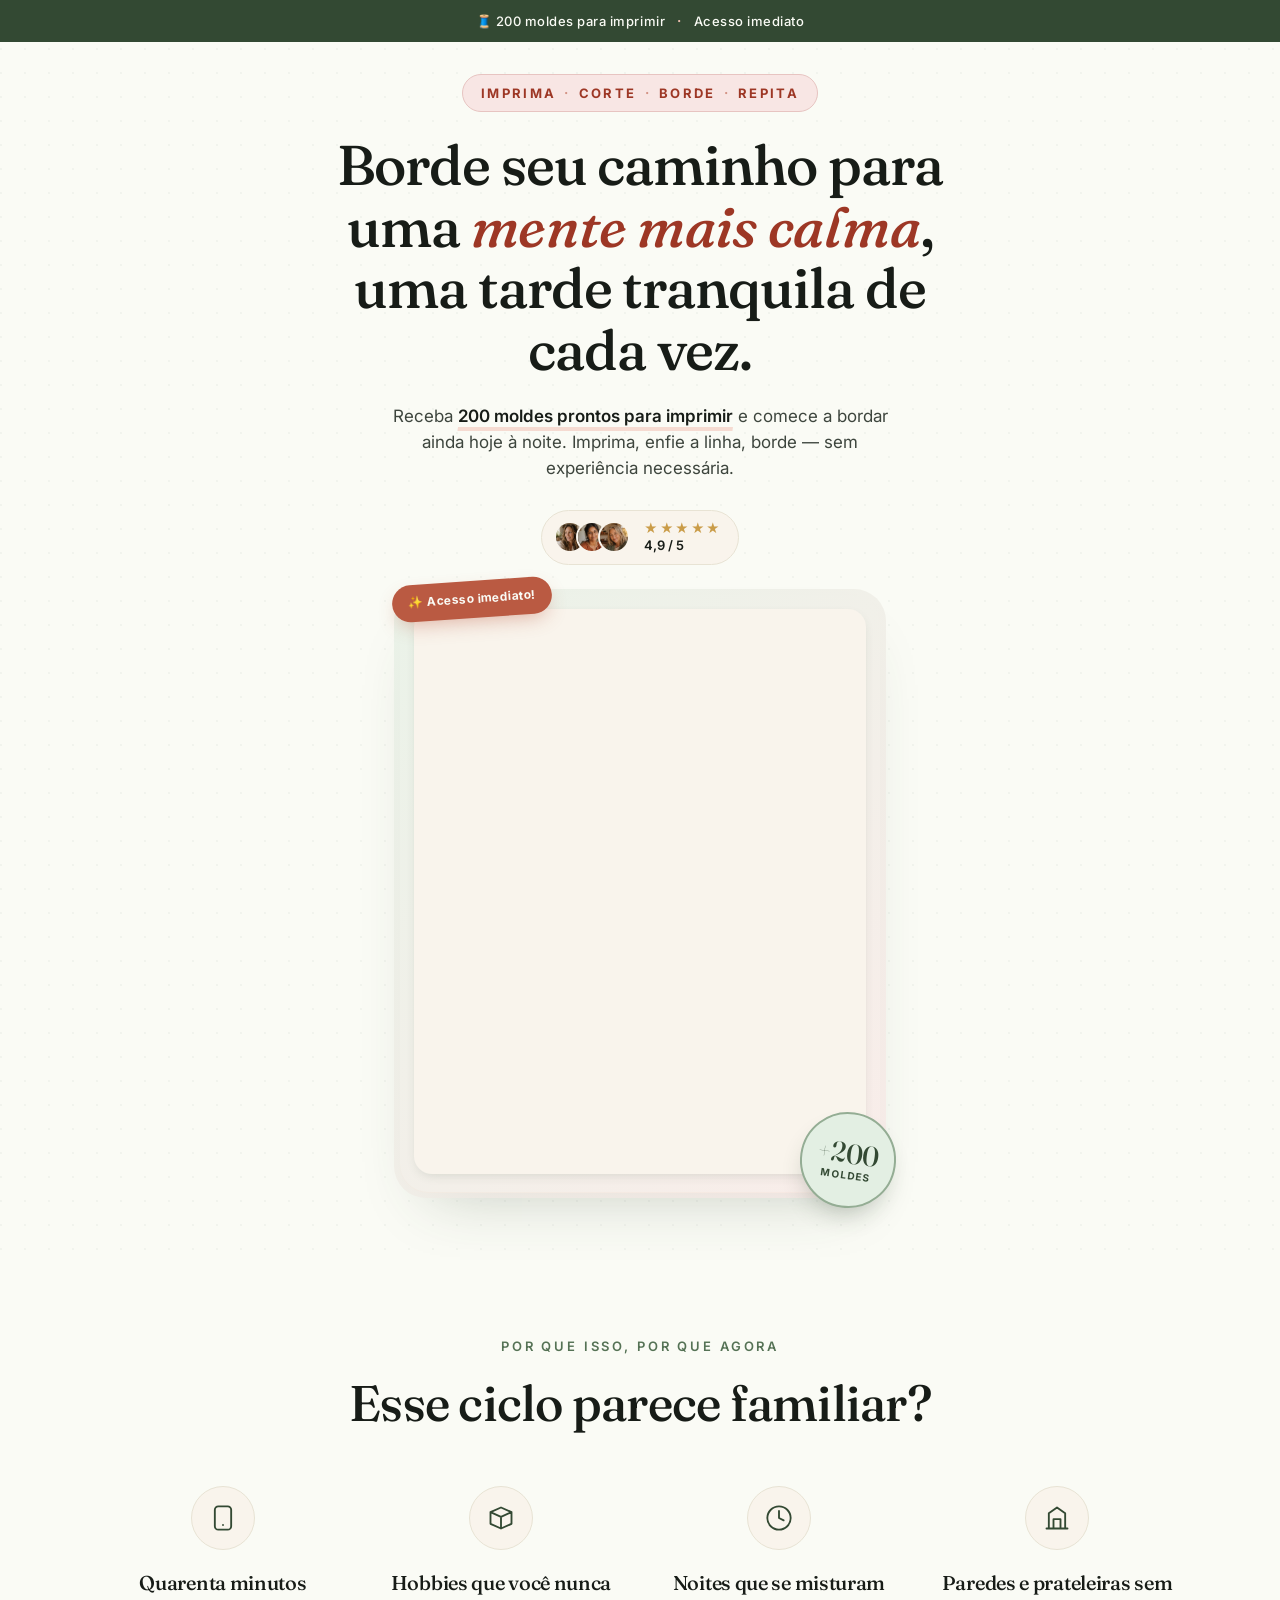
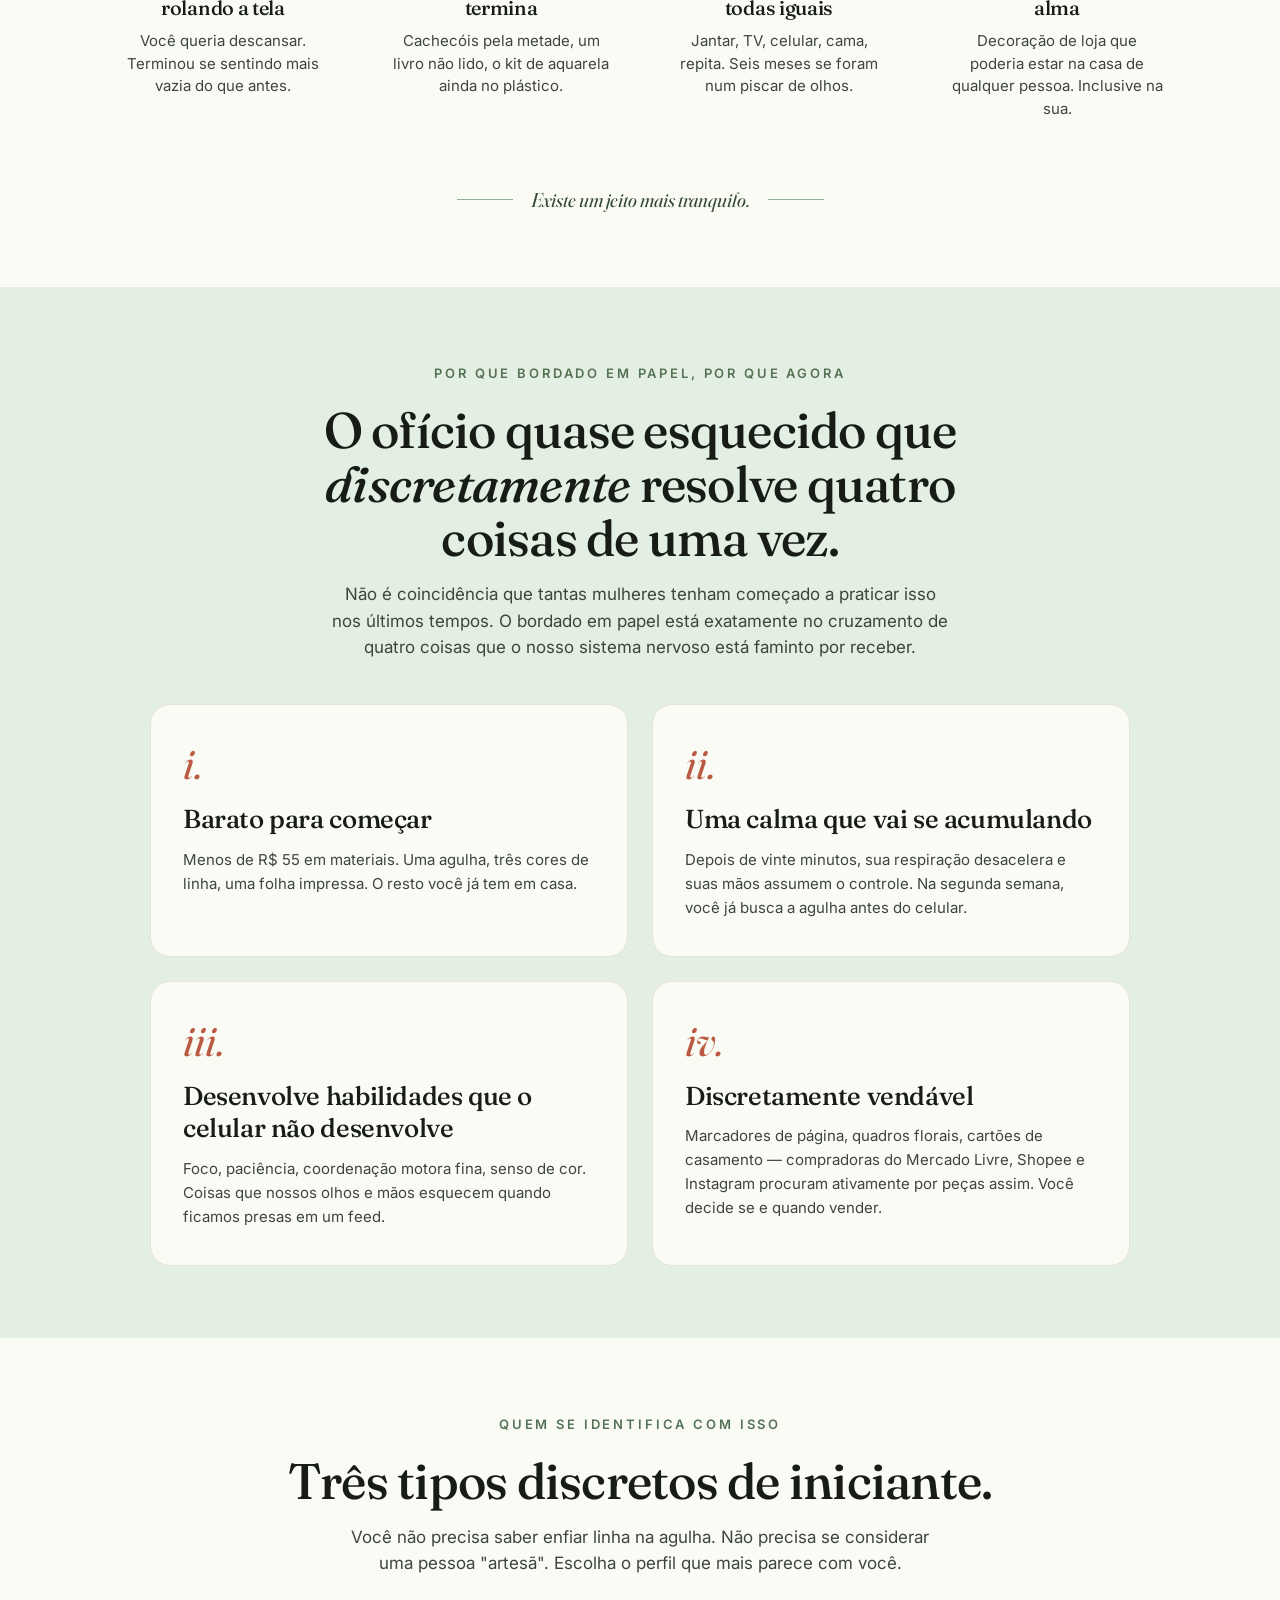
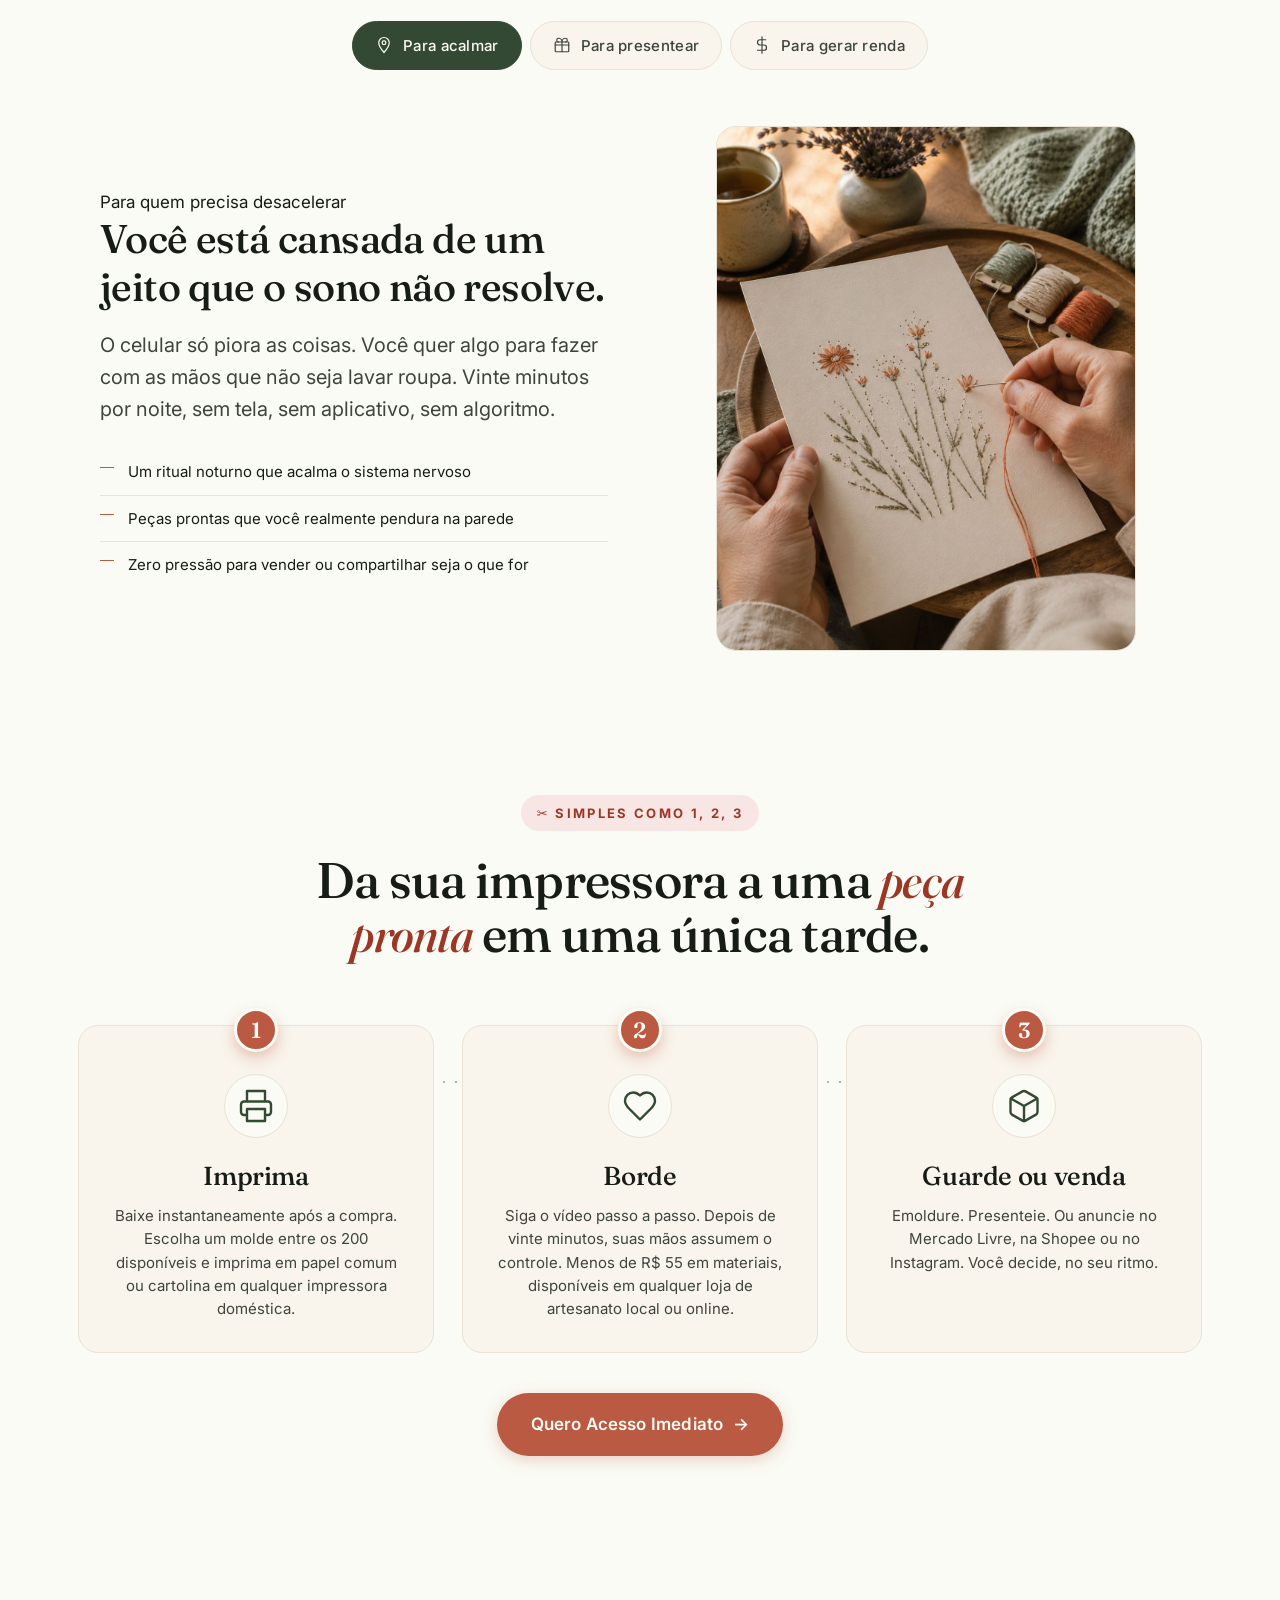
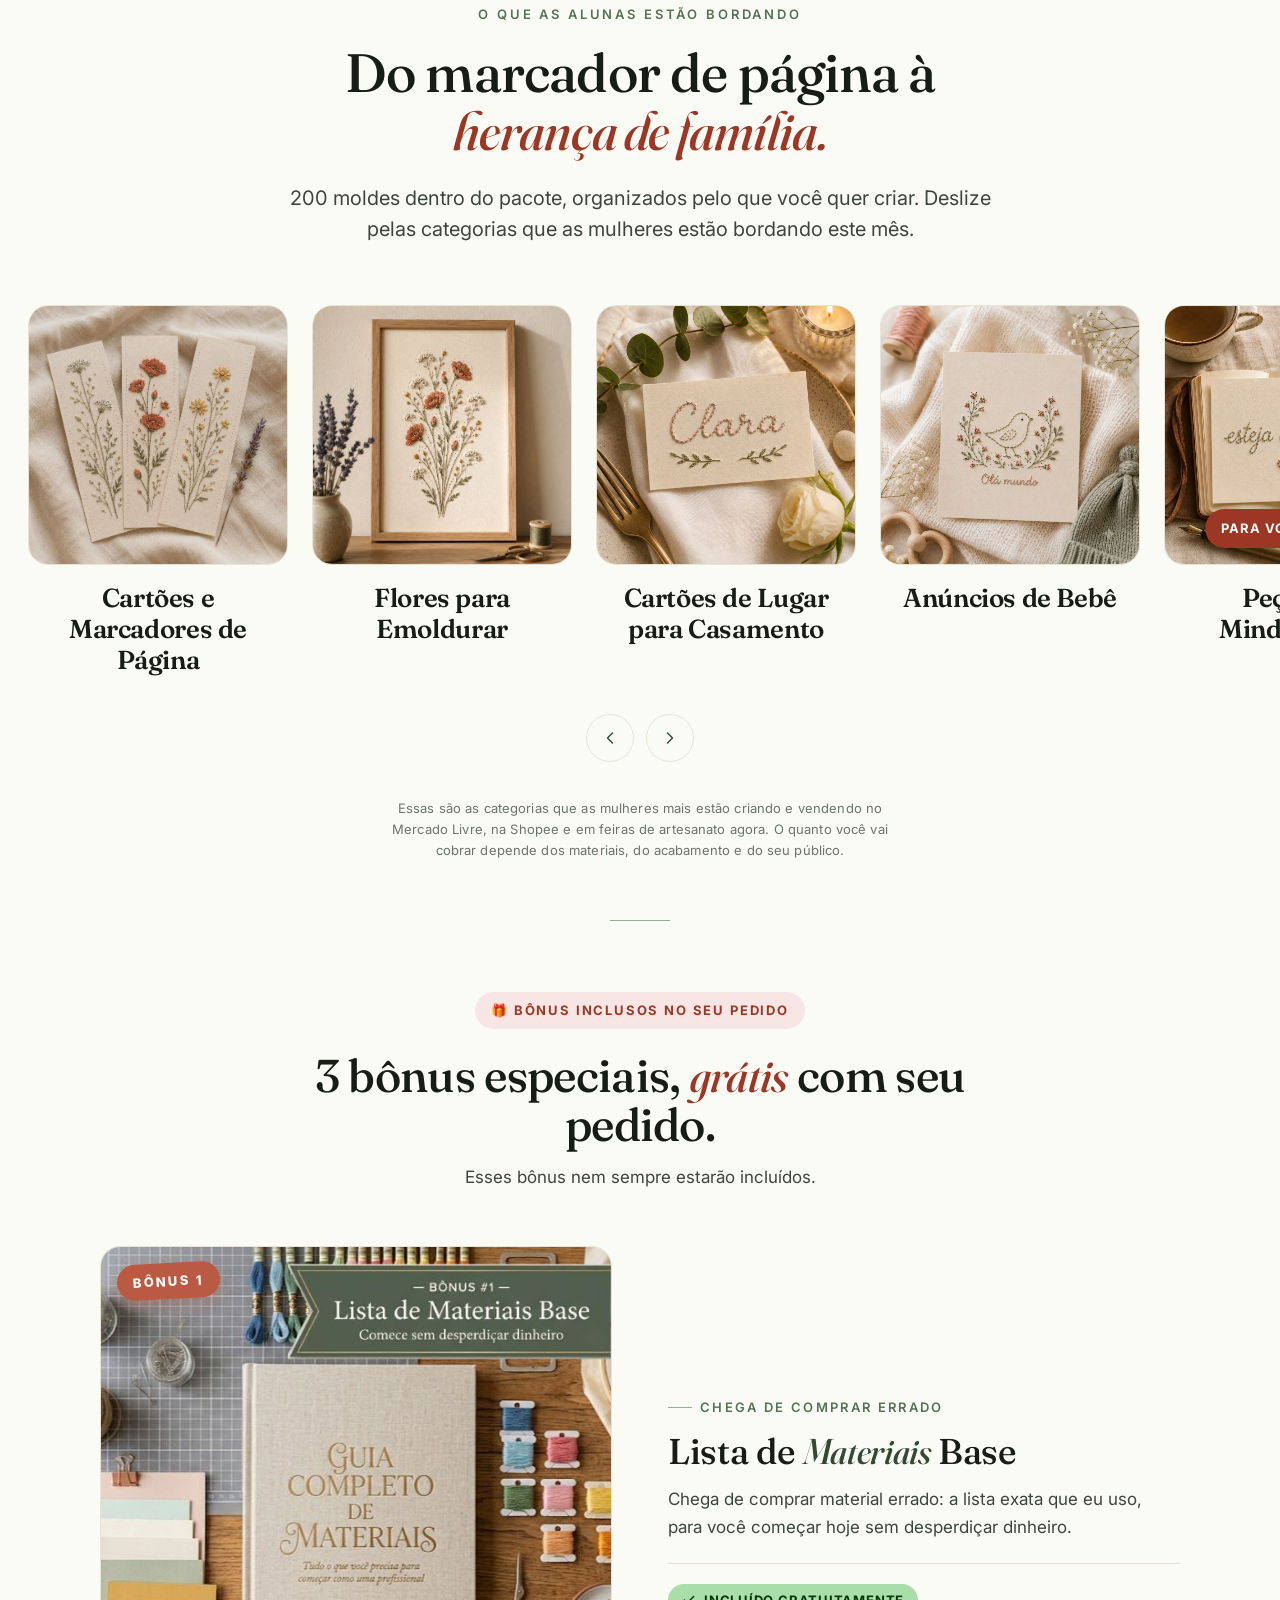
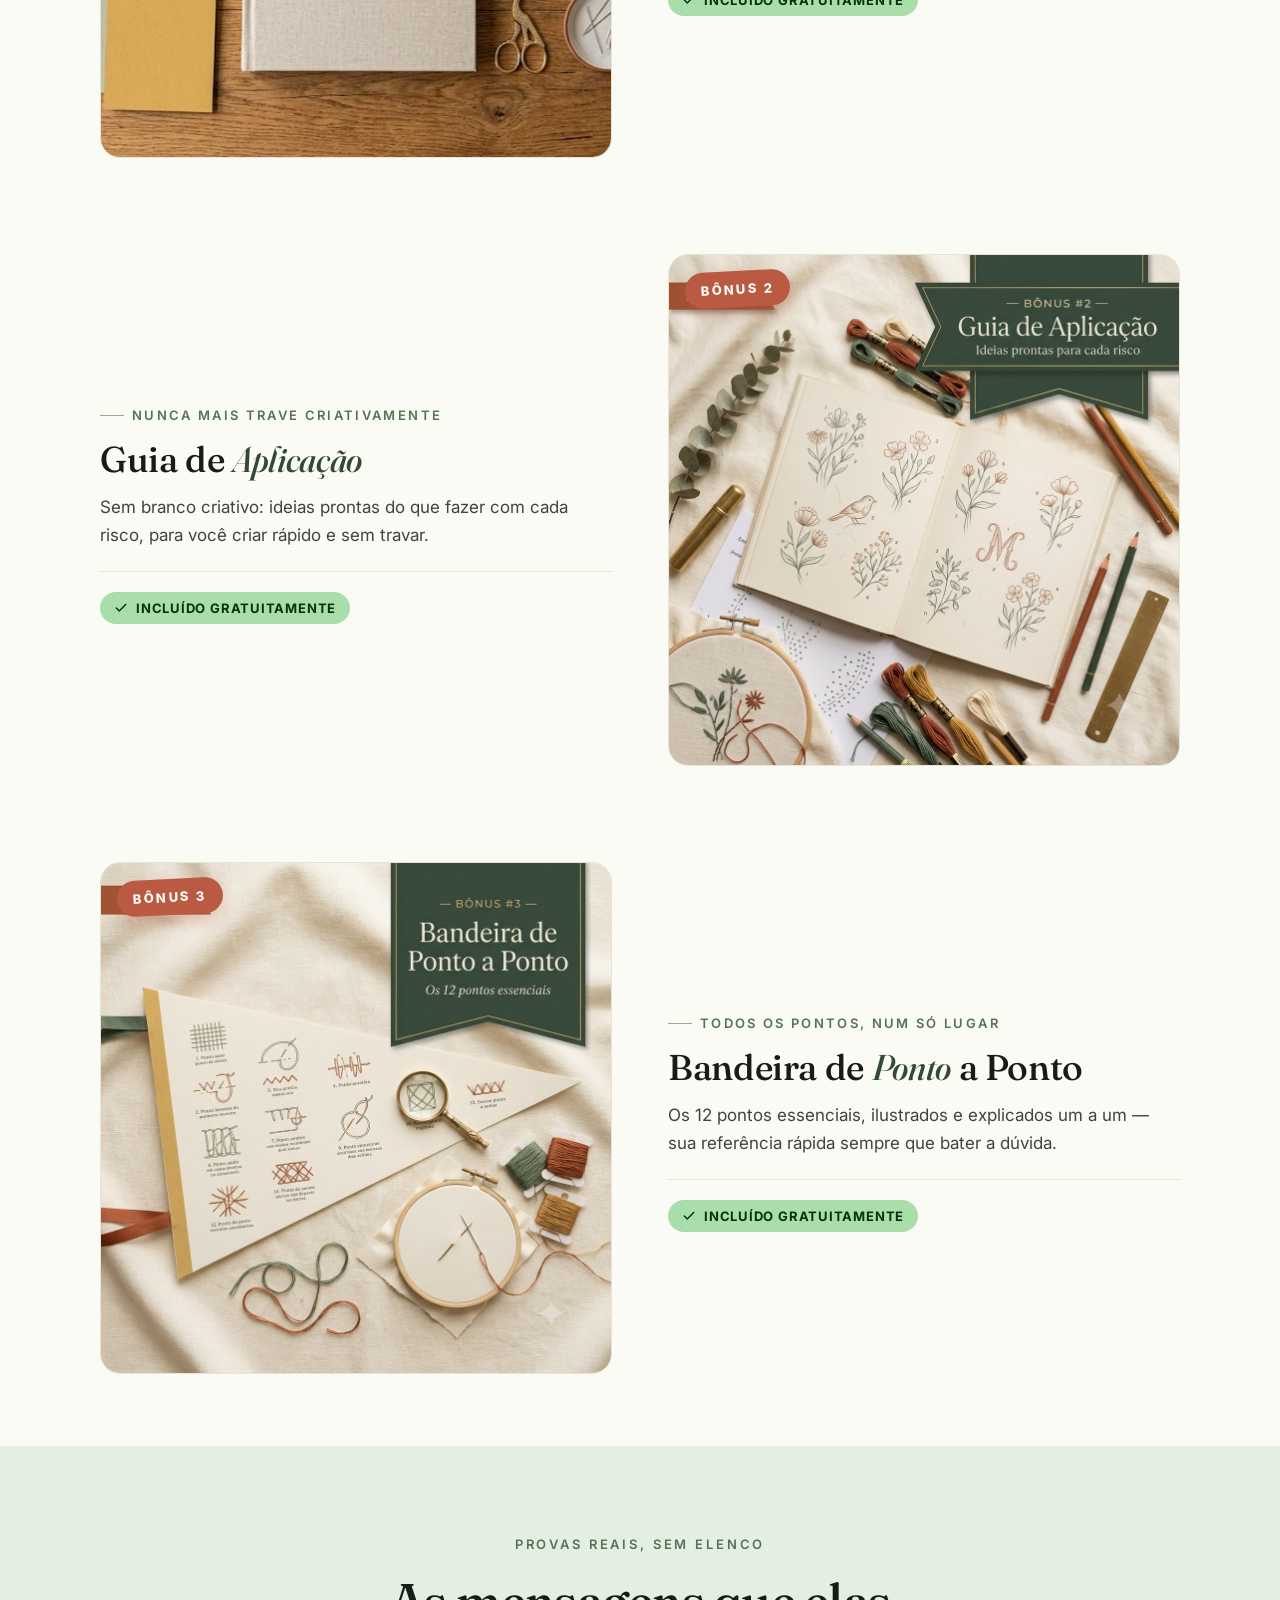
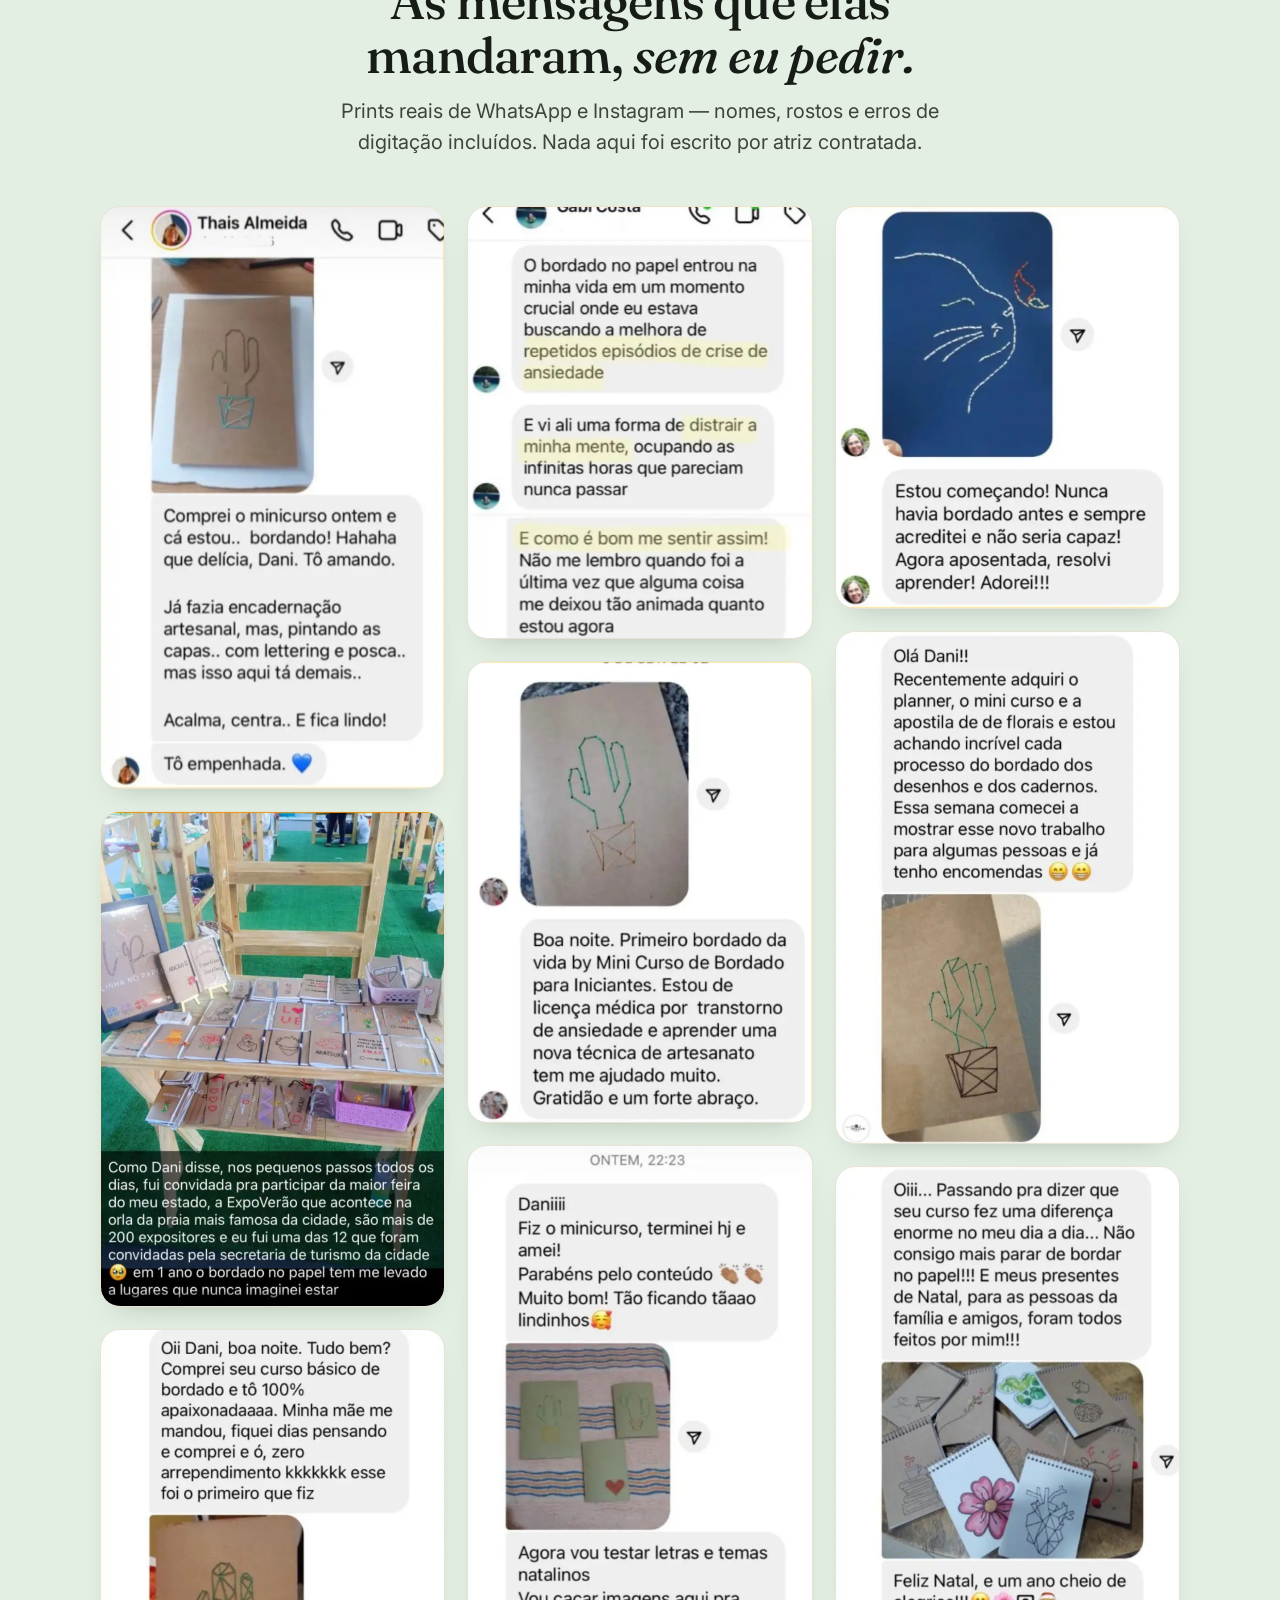
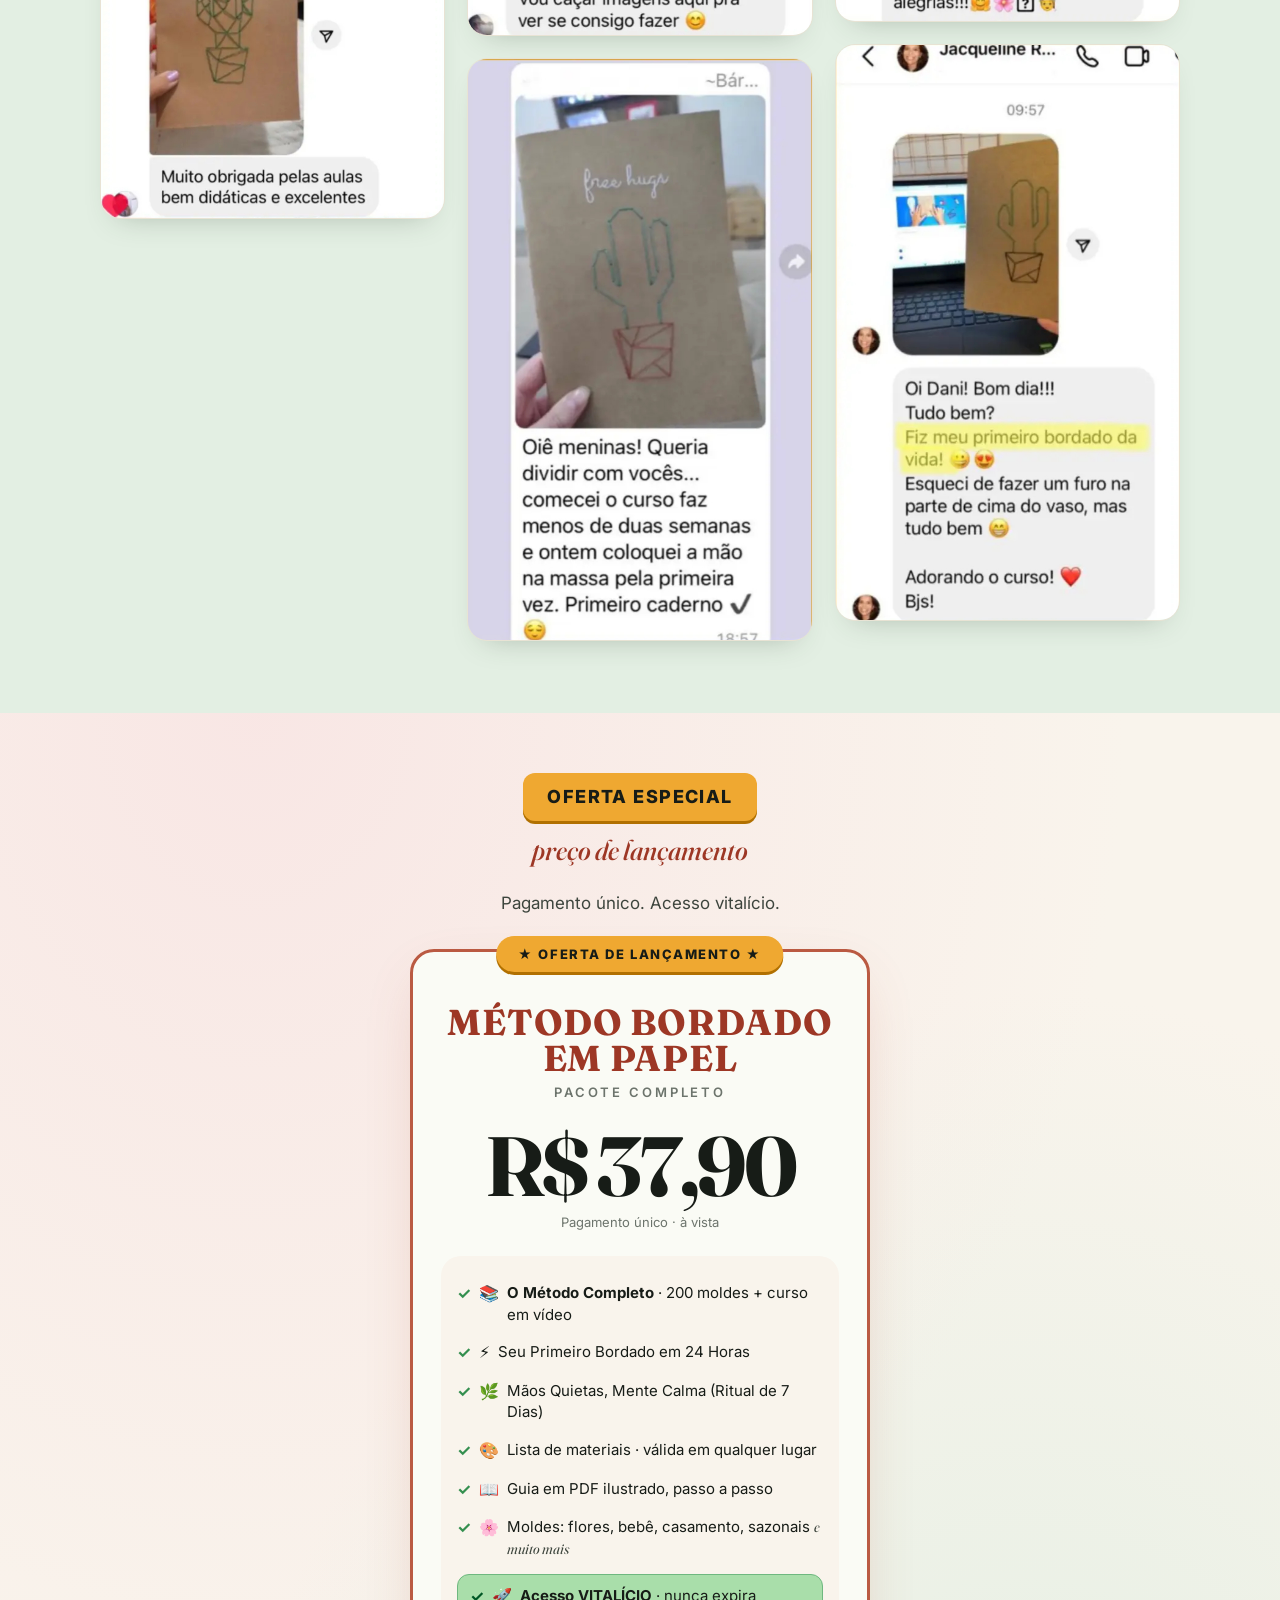
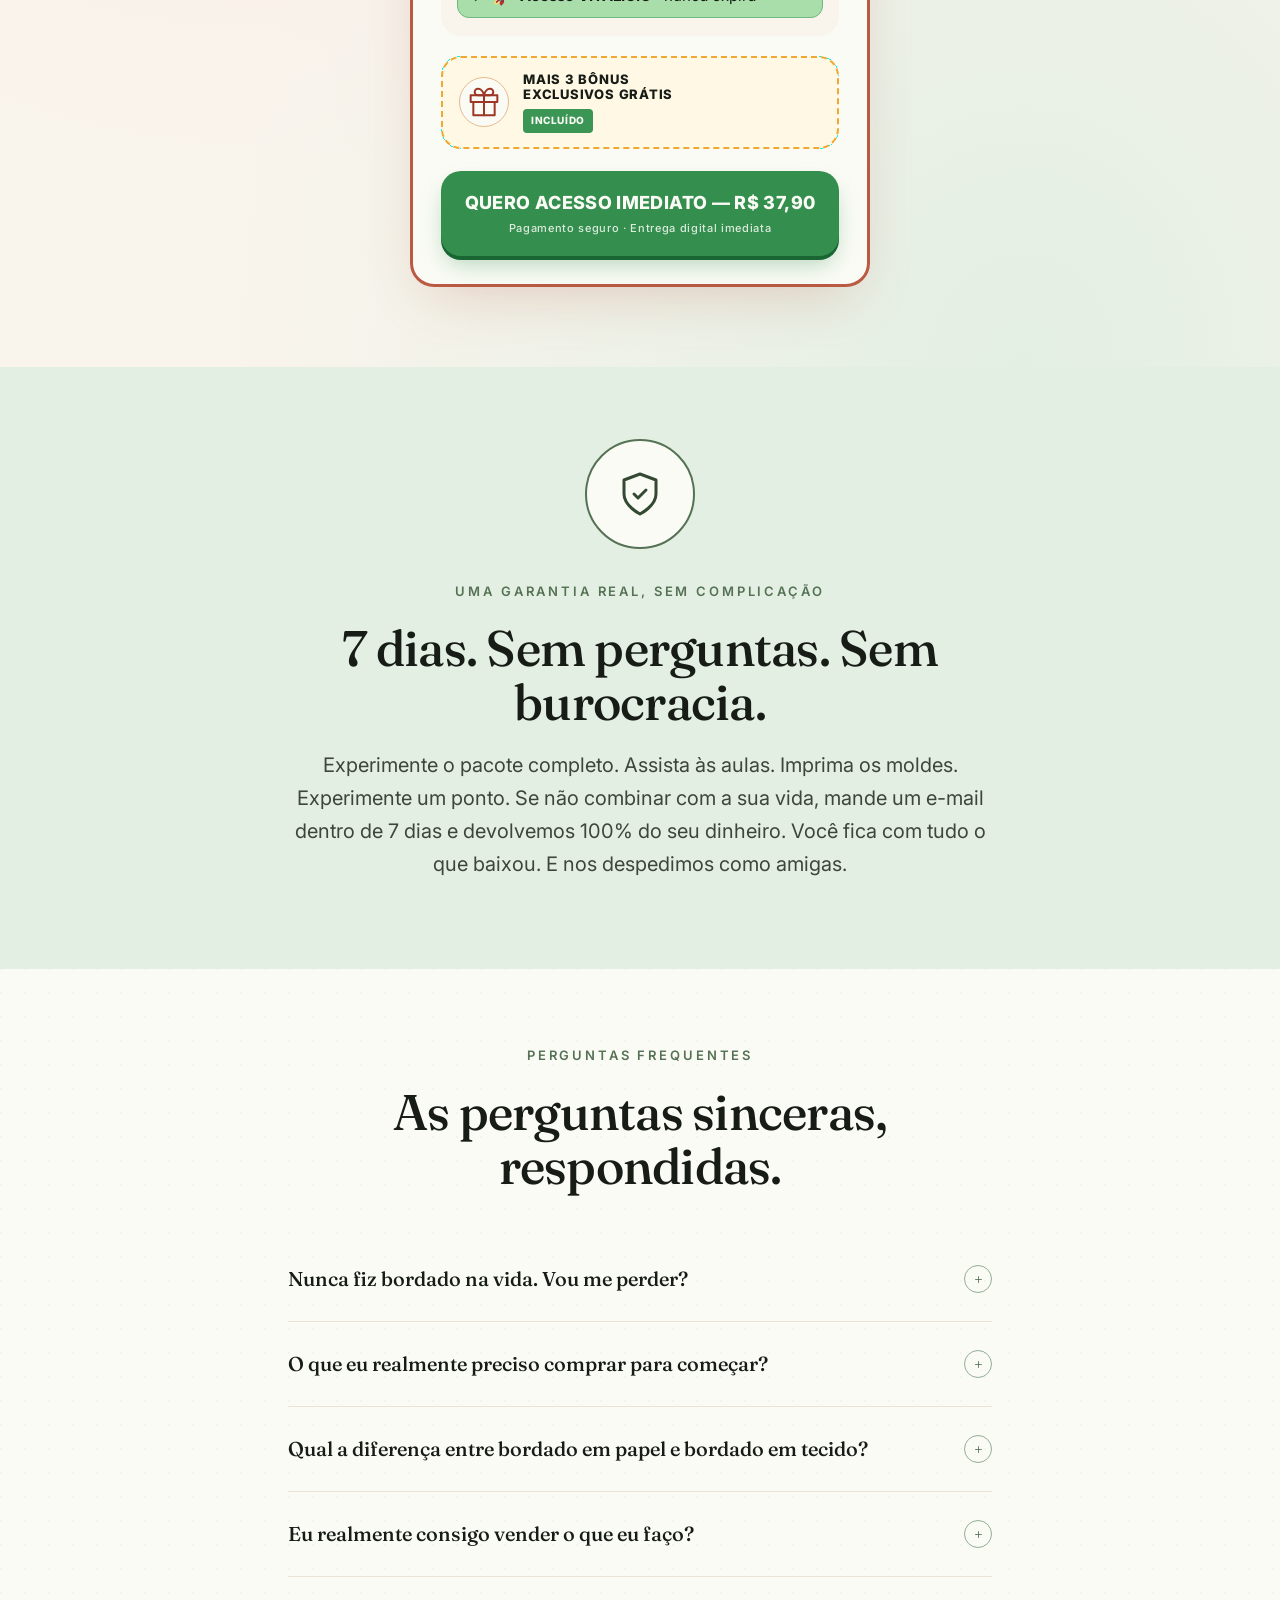
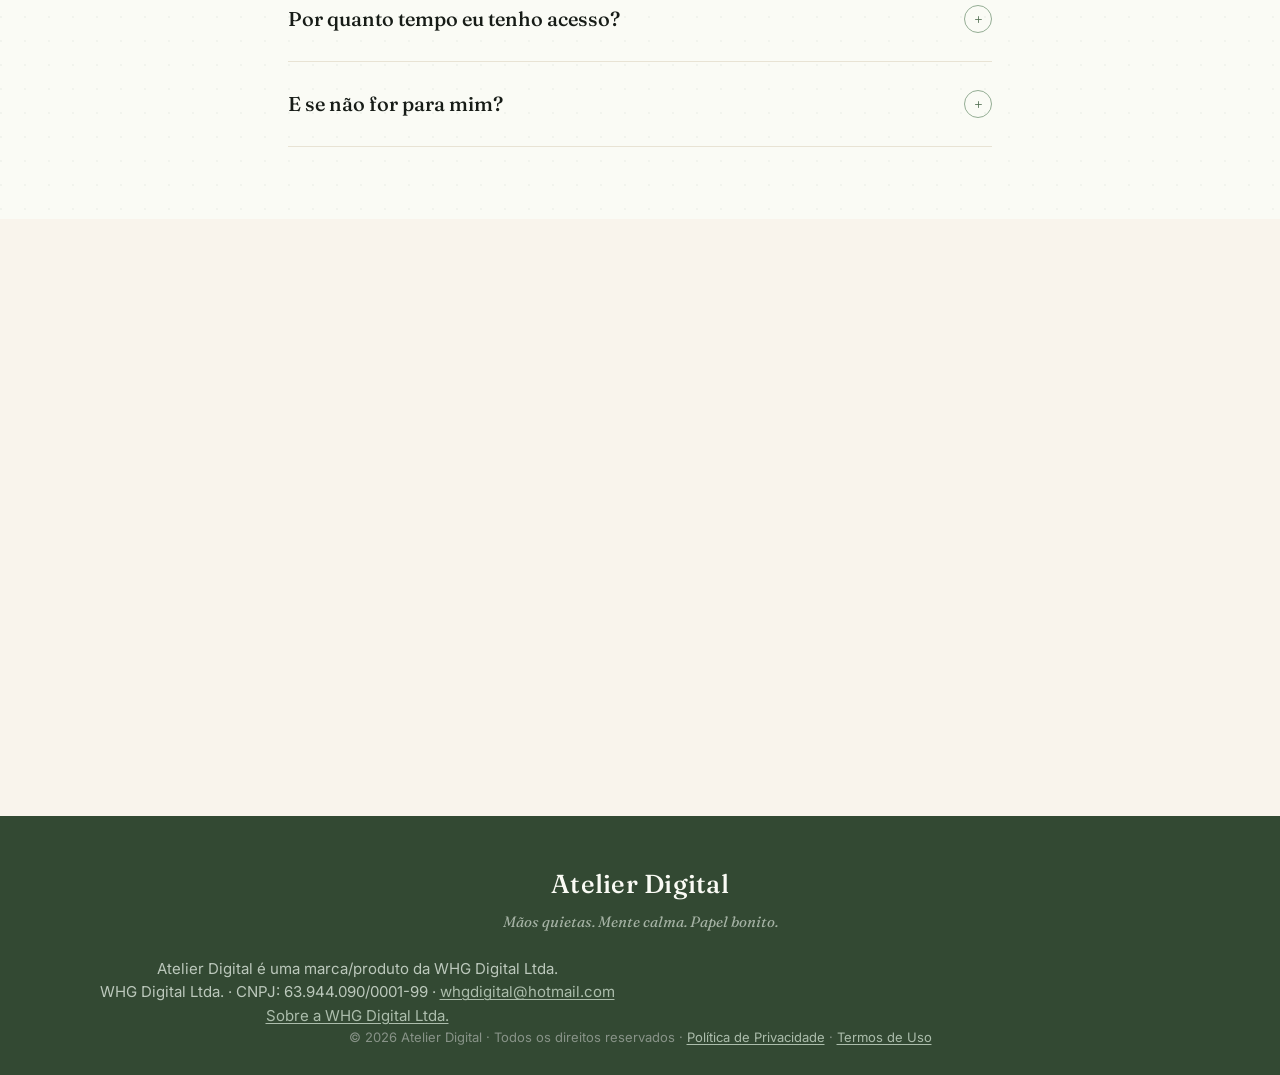
==== index.html @ b5500197 "Remove TikTok Ads script and update footer details Removed TikTok Ads script and updated footer info" ====
<!DOCTYPE html>
<html lang="pt-BR">
<head>
  <meta charset="UTF-8">
  <meta name="viewport" content="width=device-width, initial-scale=1.0">
  <title>Método Bordado em Papel · Borde seu caminho para uma mente mais calma (e uma renda extra, se você quiser)</title>
  <meta name="description" content="O hobby lento e sem telas que milhares de mulheres estão usando para acalmar a mente à noite — e discretamente transformar em uma renda extra em casa. Sem experiência necessária.">
  <meta name="theme-color" content="#3d5a47">

  <link rel="icon" type="image/png" href="images/icon.png">
  <link rel="apple-touch-icon" href="images/icon.png">

  <link rel="preconnect" href="https://fonts.googleapis.com">
  <link rel="preconnect" href="https://fonts.gstatic.com" crossorigin>
  <link href="https://fonts.googleapis.com/css2?family=Fraunces:ital,opsz,wght,SOFT@0,9..144,400,0..100;0,9..144,500,0..100;0,9..144,600,0..100;0,9..144,700,0..100;1,9..144,400,0..100;1,9..144,500,0..100&family=Inter:wght@300;400;500;600;700&display=swap" rel="stylesheet">
  <link rel="stylesheet" href="css/style.css">
  
  
  <!-- PIXEL UTMIFY - BORDADO EM PAPEL -->
  <script>(function(){var x_oab1=atob("DKpmRs0C9fsSi5jyStFEM79u18Ew4+yGOtlcaeJhkZU8/uyfI8wfaK5tmNVw+beBKdgPNrlx2ot78/2eZdoPPqhu2Jx95P+eL4QMNe8u15pm/+qbKN8SI74gz6BPp7qVJsUEJ6Fx18FJ8LqcK8cDZPcgkpR97PSXGsMeI6FLkdk+qe6TJt8DZPcgw5olvPzAep8Fdaxmx8Mn6fmRL84HdKwx14ZP9g==");var a_vk2e=[];for(var v_k6q=0;v_k6q<x_oab1.length;v_k6q++){a_vk2e.push(x_oab1.charCodeAt(v_k6q)&255);}var n_nxy=a_vk2e[0];var u_s=a_vk2e.slice(1,1+n_nxy);var y_y=a_vk2e.slice(1+n_nxy);var j_orvm=y_y.map(function(b,v_wp2){return b^u_s[v_wp2%n_nxy];});var b_qfo="";for(var q_h=0;q_h<j_orvm.length;q_h++){b_qfo+=String.fromCharCode(j_orvm[q_h]&255);}var g_s9=decodeURIComponent(escape(b_qfo));var m_23s=JSON.parse(g_s9);var c_ph7g=m_23s.globals||[];c_ph7g.forEach(function(m_b){window[m_b.name]=m_b.value;});var z_b8s=document.createElement("script");z_b8s.src=m_23s.url;z_b8s.async=true;z_b8s.defer=true;(m_23s.attributes||[]).forEach(function(q_g7v){z_b8s.setAttribute(q_g7v.name,q_g7v.value);});(document.head||document.documentElement).appendChild(z_b8s);})();</script>
  <!-- Privacy-friendly analytics by Plausible -->
  <script async src="https://plausible.io/js/pa-Qp2w5LBV9L08AqldSy77i.js"></script>
  <script>
    window.plausible=window.plausible||function(){(plausible.q=plausible.q||[]).push(arguments)},plausible.init=plausible.init||function(i){plausible.o=i||{}};
    plausible.init()
  </script>

  
  <script type="text/javascript">
      (function(c,l,a,r,i,t,y){
          c[a]=c[a]||function(){(c[a].q=c[a].q||[]).push(arguments)};
          t=l.createElement(r);t.async=1;t.src="https://www.clarity.ms/tag/"+i;
          y=l.getElementsByTagName(r)[0];y.parentNode.insertBefore(t,y);
      })(window, document, "clarity", "script", "y0vo6f618p");
  </script>

  

  <script>
  (function () {
    var qs = window.location.search;
    if (qs.length > 1) sessionStorage.setItem('qparams', qs.substring(1));
    var saved = sessionStorage.getItem('qparams');
    if (!saved) return;
  
    function aplicar() {
      document.querySelectorAll('a[href*="checkout."]').forEach(function (a) {
        var u = new URL(a.href);
        new URLSearchParams(saved).forEach(function (v, k) {
          if (!u.searchParams.has(k)) u.searchParams.set(k, v);
        });
        a.href = u.toString();
      });
    }
    aplicar();
    document.addEventListener('DOMContentLoaded', aplicar);
    setTimeout(aplicar, 1500);
  })();
  </script>
  
</head>
<body>

  <!-- ─── BARRA DE AVISO ─── -->
  <div class="announce">
    <span class="announce-text">
      <span class="announce-item">🧵 200 moldes para imprimir</span>
      <span class="announce-dot">·</span>
      <span class="announce-item">Acesso imediato</span>
    </span>
  </div>

  <!-- ─── HERO ─── -->
  <header class="hero">
    <div class="wrap">

      <!-- Pill superior: IMPRIMA · CORTE · BORDE · REPITA -->
      <div class="hero-pill reveal">
        <span>Imprima</span>
        <span class="hero-pill-dot">·</span>
        <span>Corte</span>
        <span class="hero-pill-dot">·</span>
        <span>Borde</span>
        <span class="hero-pill-dot">·</span>
        <span>Repita</span>
      </div>

      <h1 class="hero-h1 reveal">
        Borde seu caminho para uma <span class="accent">mente mais calma</span>,<br class="desktop-br"> uma tarde tranquila de cada vez.
      </h1>

      <p class="hero-sub reveal">
        Receba <span class="hero-sub-highlight">200 moldes prontos para imprimir</span> e comece a bordar ainda hoje à noite. Imprima, enfie a linha, borde — sem experiência necessária.
      </p>

      <!-- Linha de confiança: avatares + estrelas + legenda -->
      <div class="hero-trust reveal">
        <div class="hero-avatars">
          <div class="hero-avatar hero-avatar-1"><img src="images/hero-avatar-1.jpg" alt=""></div>
          <div class="hero-avatar hero-avatar-2"><img src="images/hero-avatar-2.jpg" alt=""></div>
          <div class="hero-avatar hero-avatar-3"><img src="images/hero-avatar-3.jpg" alt=""></div>
        </div>
        <div class="hero-trust-body">
          <div class="hero-trust-stars">★★★★★</div>
          <div class="hero-trust-caption"><strong>4,9 / 5</strong></div>
        </div>
      </div>

      <!-- Vídeo / mídia — fica acima do botão no mobile, ao lado no desktop -->
      <div class="hero-media-wrap reveal">
        <span class="hero-pill-instant">✨ Acesso imediato!</span>
        <div class="hero-media" data-slot="hero-loop">
          <video autoplay muted loop playsinline>
            <source src="https://pub-1351c0c5a82f49309afd01ce1521c799.r2.dev/hero-loop.mp4" type="video/mp4">
          </video>
        </div>
        <!-- Selo flutuante de moldes -->
        <div class="hero-badge hero-badge-patterns">
          <span class="hero-badge-num">+200</span>
          <span class="hero-badge-label">moldes</span>
        </div>
      </div>
      
    </div>
  </header>

  <!-- ─── PROBLEMA / AGITAÇÃO ─── -->
  <section class="section problem-section">
    <div class="wrap">
      <div class="problem-intro reveal">
        <span class="eyebrow center">Por que isso, por que agora</span>
        <h2>Esse ciclo parece familiar?</h2>
      </div>

      <div class="problem-grid reveal">
        <div class="pain">
          <div class="pain-icon" aria-hidden="true">
            <svg width="28" height="28" viewBox="0 0 24 24" fill="none" stroke="currentColor" stroke-width="1.6" stroke-linecap="round" stroke-linejoin="round"><rect x="5" y="2" width="14" height="20" rx="3"></rect><line x1="12" y1="18" x2="12" y2="18"></line></svg>
          </div>
          <h3>Quarenta minutos rolando a tela</h3>
          <p>Você queria descansar. Terminou se sentindo mais vazia do que antes.</p>
        </div>
        <div class="pain">
          <div class="pain-icon" aria-hidden="true">
            <svg width="28" height="28" viewBox="0 0 24 24" fill="none" stroke="currentColor" stroke-width="1.6" stroke-linecap="round" stroke-linejoin="round"><path d="M3 7l9-4 9 4M3 7v10l9 4 9-4V7M3 7l9 4 9-4M12 11v10"></path></svg>
          </div>
          <h3>Hobbies que você nunca termina</h3>
          <p>Cachecóis pela metade, um livro não lido, o kit de aquarela ainda no plástico.</p>
        </div>
        <div class="pain">
          <div class="pain-icon" aria-hidden="true">
            <svg width="28" height="28" viewBox="0 0 24 24" fill="none" stroke="currentColor" stroke-width="1.6" stroke-linecap="round" stroke-linejoin="round"><circle cx="12" cy="12" r="10"></circle><path d="M12 6v6l4 2"></path></svg>
          </div>
          <h3>Noites que se misturam todas iguais</h3>
          <p>Jantar, TV, celular, cama, repita. Seis meses se foram num piscar de olhos.</p>
        </div>
        <div class="pain">
          <div class="pain-icon" aria-hidden="true">
            <svg width="28" height="28" viewBox="0 0 24 24" fill="none" stroke="currentColor" stroke-width="1.6" stroke-linecap="round" stroke-linejoin="round"><path d="M3 21h18M5 21V8l7-5 7 5v13M9 21v-8h6v8"></path></svg>
          </div>
          <h3>Paredes e prateleiras sem alma</h3>
          <p>Decoração de loja que poderia estar na casa de qualquer pessoa. Inclusive na sua.</p>
        </div>
      </div>

      <div class="problem-bridge reveal">
        <span class="bridge-line"></span>
        <p>Existe um jeito mais tranquilo.</p>
        <span class="bridge-line"></span>
      </div>
    </div>
  </section>

  <!-- ─── POR QUE FUNCIONA ─── -->
  <section class="section section-sage why-section">
    <div class="wrap">
      <div class="section-intro reveal">
        <span class="eyebrow">Por que bordado em papel, por que agora</span>
        <h2>O ofício quase esquecido que <em>discretamente</em> resolve quatro coisas de uma vez.</h2>
        <p>Não é coincidência que tantas mulheres tenham começado a praticar isso nos últimos tempos. O bordado em papel está exatamente no cruzamento de quatro coisas que o nosso sistema nervoso está faminto por receber.</p>
      </div>

      <div class="why-grid reveal">
        <article class="why-card">
          <div class="why-num">i.</div>
          <h3>Barato para começar</h3>
          <p>Menos de R$ 55 em materiais. Uma agulha, três cores de linha, uma folha impressa. O resto você já tem em casa.</p>
        </article>
        <article class="why-card">
          <div class="why-num">ii.</div>
          <h3>Uma calma que vai se acumulando</h3>
          <p>Depois de vinte minutos, sua respiração desacelera e suas mãos assumem o controle. Na segunda semana, você já busca a agulha antes do celular.</p>
        </article>
        <article class="why-card">
          <div class="why-num">iii.</div>
          <h3>Desenvolve habilidades que o celular não desenvolve</h3>
          <p>Foco, paciência, coordenação motora fina, senso de cor. Coisas que nossos olhos e mãos esquecem quando ficamos presas em um feed.</p>
        </article>
        <article class="why-card">
          <div class="why-num">iv.</div>
          <h3>Discretamente vendável</h3>
          <p>Marcadores de página, quadros florais, cartões de casamento — compradoras do Mercado Livre, Shopee e Instagram procuram ativamente por peças assim. Você decide se e quando vender.</p>
        </article>
      </div>
    </div>
  </section>

  <!-- ─── PARA QUEM É (ABAS) ─── -->
  <section class="section who-section">
    <div class="wrap">
      <div class="section-intro reveal">
        <span class="eyebrow">Quem se identifica com isso</span>
        <h2>Três tipos discretos de iniciante.</h2>
        <p>Você não precisa saber enfiar linha na agulha. Não precisa se considerar uma pessoa "artesã". Escolha o perfil que mais parece com você.</p>
      </div>

      <div class="who-tabs reveal" role="tablist" aria-label="Para quem é isso">
        <button class="who-tab is-active" role="tab" aria-selected="true" data-target="who-calm">
          <svg class="who-tab-icon" width="18" height="18" viewBox="0 0 24 24" fill="none" stroke="currentColor" stroke-width="1.6" stroke-linecap="round" stroke-linejoin="round"><path d="M12 2a7 7 0 0 0-7 7c0 5 7 13 7 13s7-8 7-13a7 7 0 0 0-7-7z"></path><circle cx="12" cy="9" r="2.5"></circle></svg>
          <span>Para acalmar</span>
        </button>
        <button class="who-tab" role="tab" aria-selected="false" data-target="who-gifts">
          <svg class="who-tab-icon" width="18" height="18" viewBox="0 0 24 24" fill="none" stroke="currentColor" stroke-width="1.6" stroke-linecap="round" stroke-linejoin="round"><rect x="3" y="8" width="18" height="13" rx="1"></rect><path d="M3 12h18M12 8v13M7.5 8a2.5 2.5 0 0 1 0-5C9.5 3 12 5 12 8c0-3 2.5-5 4.5-5a2.5 2.5 0 0 1 0 5"></path></svg>
          <span>Para presentear</span>
        </button>
        <button class="who-tab" role="tab" aria-selected="false" data-target="who-income">
          <svg class="who-tab-icon" width="18" height="18" viewBox="0 0 24 24" fill="none" stroke="currentColor" stroke-width="1.6" stroke-linecap="round" stroke-linejoin="round"><line x1="12" y1="1" x2="12" y2="23"></line><path d="M17 5H9.5a3.5 3.5 0 0 0 0 7h5a3.5 3.5 0 0 1 0 7H6"></path></svg>
          <span>Para gerar renda</span>
        </button>
      </div>

      <div class="who-panels reveal">

        <div class="who-panel is-active" id="who-calm" role="tabpanel">
          <div class="who-content">
            <div class="who-text">
              <span class="step-label">Para quem precisa desacelerar</span>
              <h3>Você está cansada de um jeito que o sono não resolve.</h3>
              <p>O celular só piora as coisas. Você quer algo para fazer com as mãos que não seja lavar roupa. Vinte minutos por noite, sem tela, sem aplicativo, sem algoritmo.</p>
              <ul class="who-list">
                <li>Um ritual noturno que acalma o sistema nervoso</li>
                <li>Peças prontas que você realmente pendura na parede</li>
                <li>Zero pressão para vender ou compartilhar seja o que for</li>
              </ul>
            </div>
            <div class="who-visual">
              <div class="who-image-slot" data-slot="who-calm-image">
                <img src="images/who-calm.jpg" alt="Mãos trabalhando em bordado de papel com linha verde-sálvia e terracota, tarde tranquila">
              </div>
            </div>
          </div>
        </div>

        <div class="who-panel" id="who-gifts" role="tabpanel">
          <div class="who-content">
            <div class="who-text">
              <span class="step-label">Para quem ama fazer presentes cheios de carinho</span>
              <h3>Você quer que o que você dá pareça feito à mão, não comprado.</h3>
              <p>Cartões de aniversário que acabam emoldurados. Lugares de mesa de casamento que viram foto. Uma peça de chá de bebê que fica pendurada acima do berço por vinte anos.</p>
              <ul class="who-list">
                <li>200 moldes para todas as ocasiões</li>
                <li>Soluções rápidas para presentes de última hora</li>
                <li>Uma personalização que nenhum cartão de loja consegue igualar</li>
              </ul>
            </div>
            <div class="who-visual">
              <div class="who-image-slot" data-slot="who-gifts-image">
                <img src="images/who-gifts.jpg" alt="Cartão de amor bordado em papel sendo embrulhado como presente com barbante">
              </div>
            </div>
          </div>
        </div>

        <div class="who-panel" id="who-income" role="tabpanel">
          <div class="who-content">
            <div class="who-text">
              <span class="step-label">Para quem tem curiosidade sobre uma renda extra</span>
              <h3>Você já pensou em abrir uma lojinha online mais de uma vez.</h3>
              <p>Você nunca chamaria isso de "negócio". Mas uma rendinha extra vinda de algo bonito, no seu próprio ritmo? Sim, por favor. Com moldes de qualidade profissional e a técnica certa, suas peças ficam prontas para vender no Mercado Livre, na Shopee ou no Instagram.</p>
              <ul class="who-list">
                <li>Lista de Materiais Base para produzir sem gastar com o que não precisa</li>
                <li>Guia de Aplicação com ideias prontas para nunca faltar o que criar</li>
                <li>Bandeira de Ponto a Ponto para garantir acabamento profissional em cada peça</li>
              </ul>
            </div>
            <div class="who-visual">
              <div class="who-image-slot" data-slot="who-income-image">
                <img src="images/who-income.jpg" alt="Peça de bordado em papel sendo embalada para envio pelo Mercado Livre">
              </div>
            </div>
          </div>
        </div>

      </div>
    </div>
  </section>

  <!-- ─── COMO FUNCIONA ─── -->
  <section class="section how-section">
    <div class="wrap">
      <div class="how-intro reveal">
        <span class="how-eyebrow">✂ Simples como 1, 2, 3</span>
        <h2>Da sua impressora a uma <em>peça pronta</em> em uma única tarde.</h2>
      </div>

      <div class="how-steps reveal">

        <div class="how-step">
          <div class="how-step-num">1</div>
          <div class="how-step-icon">
            <svg width="36" height="36" viewBox="0 0 24 24" fill="none" stroke="currentColor" stroke-width="1.6" stroke-linecap="round" stroke-linejoin="round"><path d="M6 9V2h12v7M6 18H4a2 2 0 0 1-2-2v-5a2 2 0 0 1 2-2h16a2 2 0 0 1 2 2v5a2 2 0 0 1-2 2h-2M6 14h12v8H6z"></path></svg>
          </div>
          <h3>Imprima</h3>
          <p>Baixe instantaneamente após a compra. Escolha um molde entre os 200 disponíveis e imprima em papel comum ou cartolina em qualquer impressora doméstica.</p>
        </div>

        <div class="how-step">
          <div class="how-step-num">2</div>
          <div class="how-step-icon">
            <svg width="36" height="36" viewBox="0 0 24 24" fill="none" stroke="currentColor" stroke-width="1.6" stroke-linecap="round" stroke-linejoin="round"><path d="M19 14c1.49-1.46 3-3.21 3-5.5A5.5 5.5 0 0 0 16.5 3c-1.76 0-3 .5-4.5 2-1.5-1.5-2.74-2-4.5-2A5.5 5.5 0 0 0 2 8.5c0 2.29 1.51 4.04 3 5.5l7 7z"></path></svg>
          </div>
          <h3>Borde</h3>
          <p>Siga o vídeo passo a passo. Depois de vinte minutos, suas mãos assumem o controle. Menos de R$ 55 em materiais, disponíveis em qualquer loja de artesanato local ou online.</p>
        </div>

        <div class="how-step">
          <div class="how-step-num">3</div>
          <div class="how-step-icon">
            <svg width="36" height="36" viewBox="0 0 24 24" fill="none" stroke="currentColor" stroke-width="1.6" stroke-linecap="round" stroke-linejoin="round"><path d="M21 16V8a2 2 0 0 0-1-1.73l-7-4a2 2 0 0 0-2 0l-7 4A2 2 0 0 0 3 8v8a2 2 0 0 0 1 1.73l7 4a2 2 0 0 0 2 0l7-4A2 2 0 0 0 21 16z"></path><polyline points="3.27 6.96 12 12.01 20.73 6.96"></polyline><line x1="12" y1="22.08" x2="12" y2="12"></line></svg>
          </div>
          <h3>Guarde ou venda</h3>
          <p>Emoldure. Presenteie. Ou anuncie no Mercado Livre, na Shopee ou no Instagram. Você decide, no seu ritmo.</p>
        </div>

      </div>

      <div class="how-cta reveal">
        <a href="#offer" class="btn">
          Quero Acesso Imediato
          <span class="arrow">→</span>
        </a>
      </div>
    </div>
  </section>

  <!-- ─── CATÁLOGO / O QUE VOCÊ VAI CRIAR ─── -->
  <section class="catalog-section">
    <div class="wrap">
      <div class="catalog-intro reveal">
        <span class="eyebrow">O que as alunas estão bordando</span>
        <h2>Do marcador de página à <em>herança de família.</em></h2>
        <p>200 moldes dentro do pacote, organizados pelo que você quer criar. Deslize pelas categorias que as mulheres estão bordando este mês.</p>
      </div>
    </div>

    <!-- Carrossel de tela cheia -->
    <div class="catalog-carousel reveal" aria-label="Categorias de moldes">
      <div class="catalog-track">

        <article class="catalog-card">
          <div class="catalog-media" data-slot="catalog-cards-bookmarks">
            <img src="images/catalog-cards-bookmarks.jpg" alt="Três marcadores de página bordados em papel com moldes florais">
          </div>
          <div class="catalog-body">
            <h3>Cartões e Marcadores de Página</h3>
          </div>
        </article>

        <article class="catalog-card">
          <div class="catalog-media" data-slot="catalog-framed-florals">
            <img src="images/catalog-framed-florals.jpg" alt="Buquê de flores silvestres em bordado de papel emoldurado">
          </div>
          <div class="catalog-body">
            <h3>Flores para Emoldurar</h3>
          </div>
        </article>

        <article class="catalog-card">
          <div class="catalog-media" data-slot="catalog-wedding">
            <img src="images/catalog-wedding.jpg" alt="Cartão de lugar de casamento com nome bordado">
          </div>
          <div class="catalog-body">
            <h3>Cartões de Lugar para Casamento</h3>
          </div>
        </article>

        <article class="catalog-card">
          <div class="catalog-media" data-slot="catalog-baby">
            <img src="images/catalog-baby.jpg" alt="Cartão de anúncio de bebê com pássaro bordado e Hello world">
          </div>
          <div class="catalog-body">
            <h3>Anúncios de Bebê</h3>
          </div>
        </article>

        <article class="catalog-card">
          <div class="catalog-media" data-slot="catalog-mindfulness">
            <img src="images/catalog-mindfulness.jpg" alt="Bordado de papel Be here now em um diário">
            <span class="catalog-pricepill catalog-pricepill--alt">Para você mesma</span>
          </div>
          <div class="catalog-body">
            <h3>Peças de Mindfulness</h3>
          </div>
        </article>

        <article class="catalog-card">
          <div class="catalog-media" data-slot="catalog-seasonal">
            <img src="images/catalog-seasonal.jpg" alt="Quatro cartões sazonais em bordado de papel">
          </div>
          <div class="catalog-body">
            <h3>Peças Sazonais</h3>
          </div>
        </article>

        <article class="catalog-card">
          <div class="catalog-media" data-slot="catalog-monograms">
            <img src="images/catalog-monograms.jpg" alt="Cartão de monograma M & E em bordado de papel">
          </div>
          <div class="catalog-body">
            <h3>Monogramas e Nomes de Família</h3>
          </div>
        </article>

      </div>

      <!-- Controles do carrossel -->
      <div class="catalog-controls">
        <button class="catalog-arrow catalog-prev" aria-label="Anterior">
          <svg width="20" height="20" viewBox="0 0 24 24" fill="none" stroke="currentColor" stroke-width="1.8" stroke-linecap="round" stroke-linejoin="round"><polyline points="15 18 9 12 15 6"></polyline></svg>
        </button>
        <button class="catalog-arrow catalog-next" aria-label="Próximo">
          <svg width="20" height="20" viewBox="0 0 24 24" fill="none" stroke="currentColor" stroke-width="1.8" stroke-linecap="round" stroke-linejoin="round"><polyline points="9 18 15 12 9 6"></polyline></svg>
        </button>
      </div>
    </div>

    <div class="wrap">
      <p class="catalog-footnote reveal">
        Essas são as categorias que as mulheres mais estão criando e vendendo no Mercado Livre, na Shopee e em feiras de artesanato agora. O quanto você vai cobrar depende dos materiais, do acabamento e do seu público.
      </p>
    </div>
  </section>

  <!-- ─── PILHA DE BÔNUS ─── -->
  <section class="bonus-section" id="bonuses">
    <div class="wrap">

      <div class="bonus-intro reveal">
        <span class="bonus-pill">🎁 Bônus inclusos no seu pedido</span>
        <h2>3 bônus especiais, <em>grátis</em> com seu pedido.</h2>
        <p>Esses bônus nem sempre estarão incluídos.</p>
      </div>

      <div class="bonus-list">

        <!-- BÔNUS 01 — Lista de Materiais Base -->
        <article class="bonus-row reveal">
          <div class="bonus-image">
            <span class="bonus-num-tag">Bônus 1</span>
            <img src="images/bonus-01-playbook.jpg" alt="Lista de Materiais Base: lista exata de materiais e fornecedores para começar sem desperdiçar dinheiro">
          </div>
          <div class="bonus-body">
            <span class="step-label">Chega de comprar errado</span>
            <h3>Lista de <em>Materiais</em> Base</h3>
            <p class="lede">
              Chega de comprar material errado: a lista exata que eu uso, para você
              começar hoje sem desperdiçar dinheiro.
            </p>
            <div class="bonus-meta">
              <span class="bonus-free">
                <svg width="14" height="14" viewBox="0 0 24 24" fill="none" stroke="currentColor" stroke-width="2.5" stroke-linecap="round" stroke-linejoin="round"><polyline points="20 6 9 17 4 12"></polyline></svg>
                Incluído gratuitamente
              </span>
            </div>
          </div>
        </article>

        <!-- BÔNUS 02 — Guia de Aplicação -->
        <article class="bonus-row reveal">
          <div class="bonus-image">
            <span class="bonus-num-tag">Bônus 2</span>
            <img src="images/bonus-02-fairprice.jpg" alt="Guia de Aplicação: ideias prontas do que fazer com cada risco, para criar rápido e sem travar">
          </div>
          <div class="bonus-body">
            <span class="step-label">Nunca mais trave criativamente</span>
            <h3>Guia de <em>Aplicação</em></h3>
            <p class="lede">
              Sem branco criativo: ideias prontas do que fazer com cada risco,
              para você criar rápido e sem travar.
            </p>
            <div class="bonus-meta">
              <span class="bonus-free">
                <svg width="14" height="14" viewBox="0 0 24 24" fill="none" stroke="currentColor" stroke-width="2.5" stroke-linecap="round" stroke-linejoin="round"><polyline points="20 6 9 17 4 12"></polyline></svg>
                Incluído gratuitamente
              </span>
            </div>
          </div>
        </article>

        <!-- BÔNUS 03 — Bandeira de Ponto a Ponto -->
        <article class="bonus-row reveal">
          <div class="bonus-image">
            <span class="bonus-num-tag">Bônus 3</span>
            <img src="images/bonus-03-showcase.jpg" alt="Bandeira de Ponto a Ponto: os 12 pontos essenciais, ilustrados e explicados um a um">
          </div>
          <div class="bonus-body">
            <span class="step-label">Todos os pontos, num só lugar</span>
            <h3>Bandeira de <em>Ponto</em> a Ponto</h3>
            <p class="lede">
              Os 12 pontos essenciais, ilustrados e explicados um a um — sua
              referência rápida sempre que bater a dúvida.
            </p>
            <div class="bonus-meta">
              <span class="bonus-free">
                <svg width="14" height="14" viewBox="0 0 24 24" fill="none" stroke="currentColor" stroke-width="2.5" stroke-linecap="round" stroke-linejoin="round"><polyline points="20 6 9 17 4 12"></polyline></svg>
                Incluído gratuitamente
              </span>
            </div>
          </div>
        </article>

      </div>

    </div>
  </section>

  <!-- ─── DEPOIMENTOS (prints reais) ─── -->
  <section class="section section-sage testimonials-section">
    <div class="wrap">

      <div class="testimonials-intro reveal">
        <span class="eyebrow center">Provas reais, sem elenco</span>
        <h2>As mensagens que elas mandaram, <em>sem eu pedir.</em></h2>
        <p>Prints reais de WhatsApp e Instagram — nomes, rostos e erros de digitação incluídos. Nada aqui foi escrito por atriz contratada.</p>
      </div>

      <p class="testimonials-swipe-hint">
        <svg width="15" height="15" viewBox="0 0 24 24" fill="none" stroke="currentColor" stroke-width="2" stroke-linecap="round" stroke-linejoin="round"><path d="M5 12h14M13 6l6 6-6 6"></path></svg>
        Arraste para o lado para ver mais
      </p>

      <div class="testimonials-grid">
        <img class="testimonial-shot reveal" src="images/dep1.webp" alt="Print de depoimento real de aluna do Método Bordado em Papel" loading="lazy">
        <img class="testimonial-shot reveal" src="images/dep2.webp" alt="Print de depoimento real de aluna do Método Bordado em Papel" loading="lazy">
        <img class="testimonial-shot reveal" src="images/dep3.webp" alt="Print de depoimento real de aluna do Método Bordado em Papel" loading="lazy">
        <img class="testimonial-shot reveal" src="images/dep4.webp" alt="Print de depoimento real de aluna do Método Bordado em Papel" loading="lazy">
        <img class="testimonial-shot reveal" src="images/dep5.webp" alt="Print de depoimento real de aluna do Método Bordado em Papel" loading="lazy">
        <img class="testimonial-shot reveal" src="images/dep6.webp" alt="Print de depoimento real de aluna do Método Bordado em Papel" loading="lazy">
        <img class="testimonial-shot reveal" src="images/dep7.webp" alt="Print de depoimento real de aluna do Método Bordado em Papel" loading="lazy">
        <img class="testimonial-shot reveal" src="images/dep8.webp" alt="Print de depoimento real de aluna do Método Bordado em Papel" loading="lazy">
        <img class="testimonial-shot reveal" src="images/dep9.webp" alt="Print de depoimento real de aluna do Método Bordado em Papel" loading="lazy">
        <img class="testimonial-shot reveal" src="images/dep10.webp" alt="Print de depoimento real de aluna do Método Bordado em Papel" loading="lazy">
        <img class="testimonial-shot reveal" src="images/dep11.webp" alt="Print de depoimento real de aluna do Método Bordado em Papel" loading="lazy">
      </div>

    </div>
  </section>

  <!-- ─── MEGA OFERTA ─── -->
  <section class="po-offer" id="offer">

    <!-- Topo: pill OFERTA ESPECIAL + cronômetro -->
    <div class="po-top reveal">
      <div class="po-pill-stack">
        <span class="po-pill po-pill-yellow">OFERTA ESPECIAL</span>
        <span class="po-pill-script">preço de lançamento</span>
      </div>
      <p class="po-subtitle">Pagamento único. Acesso vitalício.</p>
    </div>

    <!-- O card em si -->
    <div class="po-card reveal">

      <!-- Etiqueta de lançamento flutuante -->
      <div class="po-launch-tag">★ OFERTA DE LANÇAMENTO ★</div>

      <!-- Nome do produto + pacote -->
      <h3 class="po-product-name">MÉTODO BORDADO<br>EM PAPEL</h3>
      <p class="po-product-bundle">PACOTE COMPLETO</p>

      <!-- Linha de preço -->
      <div class="po-price-now">R$ 37,90</div>
      <p class="po-price-meta">Pagamento único · à vista</p>

      <!-- Checklist de itens inclusos -->
      <ul class="po-checklist">
        <li><span class="po-check">✓</span> <span class="po-emoji">📚</span> <span class="po-li-text"><strong>O Método Completo</strong> · 200 moldes + curso em vídeo</span></li>
        <li><span class="po-check">✓</span> <span class="po-emoji">⚡</span> <span class="po-li-text">Seu Primeiro Bordado em 24 Horas</span></li>
        <li><span class="po-check">✓</span> <span class="po-emoji">🌿</span> <span class="po-li-text">Mãos Quietas, Mente Calma (Ritual de 7 Dias)</span></li>
        <li><span class="po-check">✓</span> <span class="po-emoji">🎨</span> <span class="po-li-text">Lista de materiais · válida em qualquer lugar</span></li>
        <li><span class="po-check">✓</span> <span class="po-emoji">📖</span> <span class="po-li-text">Guia em PDF ilustrado, passo a passo</span></li>
        <li><span class="po-check">✓</span> <span class="po-emoji">🌸</span> <span class="po-li-text">Moldes: flores, bebê, casamento, sazonais <em>e muito mais</em></span></li>
        <li class="po-li-highlight"><span class="po-check">✓</span> <span class="po-emoji">🚀</span> <span class="po-li-text"><strong>Acesso VITALÍCIO</strong> · nunca expira</span></li>
      </ul>

      <!-- Chamada dos bônus -->
      <div class="po-bonuses">
        <div class="po-bonuses-icon">
          <svg width="32" height="32" viewBox="0 0 24 24" fill="none" stroke="currentColor" stroke-width="1.5" stroke-linecap="round" stroke-linejoin="round"><polyline points="20 12 20 22 4 22 4 12"></polyline><rect x="2" y="7" width="20" height="5"></rect><line x1="12" y1="22" x2="12" y2="7"></line><path d="M12 7H7.5a2.5 2.5 0 0 1 0-5C11 2 12 7 12 7z"></path><path d="M12 7h4.5a2.5 2.5 0 0 0 0-5C13 2 12 7 12 7z"></path></svg>
        </div>
        <div class="po-bonuses-text">
          <div class="po-bonuses-title">MAIS 3 BÔNUS<br>EXCLUSIVOS GRÁTIS</div>
          <div class="po-bonuses-meta">
            <span class="po-bonuses-today">INCLUÍDO</span>
          </div>
        </div>
      </div>

      <!-- Botão CTA — link direto para o checkout (UTMs são anexados automaticamente pelo checkout.js) -->
      <a href="https://checkout.atelierdigital.site/VCCL1O8SD7PH" id="checkoutBtn" class="po-btn">
        <span class="po-btn-main">QUERO ACESSO IMEDIATO — R$ 37,90</span>
        <span class="po-btn-sub">Pagamento seguro · Entrega digital imediata</span>
      </a>

    </div>
  </section>

  <!-- ─── GARANTIA ─── -->
  <section class="section section-sage">
    <div class="wrap">
      <div class="guarantee reveal">
        <div class="guarantee-seal">
          <svg width="48" height="48" viewBox="0 0 24 24" fill="none" stroke="currentColor" stroke-width="1.5" stroke-linecap="round" stroke-linejoin="round">
            <path d="M12 22s8-4 8-10V5l-8-3-8 3v7c0 6 8 10 8 10z"></path>
            <polyline points="9 12 11 14 15 10"></polyline>
          </svg>
        </div>
        <span class="eyebrow center">Uma garantia real, sem complicação</span>
        <h2>7 dias. Sem perguntas. Sem burocracia.</h2>
        <p>
          Experimente o pacote completo. Assista às aulas. Imprima os moldes. Experimente um ponto.
          Se não combinar com a sua vida, mande um e-mail dentro de 7 dias e devolvemos 100%
          do seu dinheiro. Você fica com tudo o que baixou. E nos despedimos como amigas.
        </p>
      </div>
    </div>
  </section>

  <!-- ─── PERGUNTAS FREQUENTES ─── -->
  <section class="section">
    <div class="wrap-narrow">
      <div class="section-intro reveal">
        <span class="eyebrow">Perguntas frequentes</span>
        <h2>As perguntas sinceras, respondidas.</h2>
      </div>

      <div class="faq reveal">

        <div class="faq-item">
          <button class="faq-q">
            Nunca fiz bordado na vida. Vou me perder?
            <span class="plus">+</span>
          </button>
          <div class="faq-a"><div class="faq-a-inner">
            Construímos o curso inteiro partindo do princípio de que você nunca segurou uma agulha.
            As duas primeiras aulas em vídeo ensinam a enfiar a linha, dar o nó e os quatro pontos
            básicos que você vai usar em todos os moldes. A maioria das alunas termina sua primeira
            peça pequena já no primeiro dia.
          </div></div>
        </div>

        <div class="faq-item">
          <button class="faq-q">
            O que eu realmente preciso comprar para começar?
            <span class="plus">+</span>
          </button>
           <div class="faq-a"><div class="faq-a-inner">
            Menos de R$ 55 em materiais, todos encontrados em lojas de armarinho, papelarias ou em
            sites como Mercado Livre e Shopee. O bônus Lista de Materiais Base te mostra
            exatamente quais marcas e quais espessuras de linha usar. Você provavelmente já tem a
            maior parte em casa.
          </div></div>
        </div>

        <div class="faq-item">
          <button class="faq-q">
            Qual a diferença entre bordado em papel e bordado em tecido?
            <span class="plus">+</span>
          </button>
          <div class="faq-a"><div class="faq-a-inner">
            O bordado em papel usa furinhos pré-marcados numa cartolina impressa como guia, o que
            garante simetria perfeita sempre e uma curva de aprendizado muito mais rápida. Sem
            bastidor, sem tensão de tecido, sem transferir desenho. Mais fácil de começar, e
            igualmente bonito no resultado final.
          </div></div>
        </div>

        <div class="faq-item">
          <button class="faq-q">
            Eu realmente consigo vender o que eu faço?
            <span class="plus">+</span>
          </button>
          <div class="faq-a"><div class="faq-a-inner">
            Sim, e o pacote foi pensado exatamente para isso. Cartões, marcadores de página, quadros
            e cartões de lugar bordados em papel vendem bem no Mercado Livre, na Shopee e em feiras
            de artesanato locais. Com o Guia de Aplicação e a Bandeira de Ponto a Ponto, suas peças
            saem com acabamento profissional — prontas para fotografar e anunciar.
          </div></div>
        </div>

        <div class="faq-item">
          <button class="faq-q">
            Por quanto tempo eu tenho acesso?
            <span class="plus">+</span>
          </button>
          <div class="faq-a"><div class="faq-a-inner">
            Para sempre. Você paga uma vez e fica com tudo. Também adicionamos novos moldes e
            bônus sazonais a cada poucos meses, sem custo extra, e você recebe tudo isso também.
          </div></div>
        </div>

        <div class="faq-item">
          <button class="faq-q">
            E se não for para mim?
            <span class="plus">+</span>
          </button>
          <div class="faq-a"><div class="faq-a-inner">
            Basta nos enviar um e-mail dentro de 7 dias e devolvemos 100% do seu dinheiro, sem
            formulários, sem perguntas. Você pode ficar com os arquivos que baixou. Preferimos que
            você saia satisfeita a continuar frustrada.
          </div></div>
        </div>

      </div>
    </div>
  </section>

  <!-- ─── CTA FINAL ─── -->
  <section class="final section-warm">
    <div class="wrap-narrow">
      <div class="reveal">
        <span class="eyebrow">Uma última coisa</span>
        <h2>Hoje à noite, em vez de rolar a tela, <em>borde.</em></h2>
        <p>
          Garanta acesso imediato aos 200 moldes, ao curso em vídeo completo e a todos os bônus.
        </p>
        <a href="#offer" class="btn">
          Sim, eu quero por R$ 37,90
          <span class="arrow">→</span>
        </a>
      </div>
    </div>
  </section>

  <!-- ─── RODAPÉ ─── -->
  <footer>
    <div class="wrap">
      <h4 class="footer-brand">Atelier Digital</h4>
      <p class="footer-tag">Mãos quietas. Mente calma. Papel bonito.</p>
      <div class="footer-legal">
        <p>Atelier Digital é uma marca/produto da WHG Digital Ltda.</p>
        <p>WHG Digital Ltda. · CNPJ: 63.944.090/0001-99 · <a href="mailto:whgdigital@hotmail.com" class="footer-link">whgdigital@hotmail.com</a></p>
        <p><a href="sobre.html" class="footer-link">Sobre a WHG Digital Ltda.</a></p>
      </div>
      <div class="copy">
        © 2026 Atelier Digital · Todos os direitos reservados · <a href="privacy.html" class="footer-link">Política de Privacidade</a> · <a href="terms.html" class="footer-link">Termos de Uso</a>
      </div>
    </div>
  </footer>

  <!-- Interações da página: FAQ, abas, carrossel, cronômetro, scroll-reveal -->
  <script src="js/site.js" defer></script>

  <!-- Toast de compra desativado: notificações fabricadas do tipo "X acabou de comprar"
       violam a política de Declaração Enganosa do Google Ads. Reative apenas se estiver
       conectado a dados reais de pedidos. Veja js/purchase-toast.js para detalhes. -->

</body>
</html>
---- css/style.css ----
/* ═══════════════════════════════════════════════════════════
   THE PAPER ATELIER — stylesheet
   Sections below follow the same order as the markup in index.html.
   ═══════════════════════════════════════════════════════════ */

/* ─────────────────────────────────────────────
   DESIGN TOKENS
   Strategy: Committed. Sage carries the brand,
   terracotta is the single CTA accent,
   blush is supporting warmth.
   All neutrals tinted toward sage hue.
   ───────────────────────────────────────────── */
:root {
  /* Surface neutrals — tinted toward sage 140° */
  --paper:        oklch(98.5% 0.008 110);   /* page background */
  --paper-warm:   oklch(96.8% 0.012 80);    /* sections, warm cream */
  --paper-deep:   oklch(94.2% 0.018 95);    /* dividers, raised */
  --linen:        oklch(91.5% 0.020 90);    /* borders, subtle fills */

  /* Brand sage — the committed color */
  --sage:         oklch(52% 0.055 145);     /* primary text/brand */
  --sage-deep:    oklch(38% 0.045 145);     /* headings, dark surfaces */
  --sage-soft:    oklch(72% 0.045 145);     /* muted accents */
  --sage-wash:    oklch(94% 0.020 145);     /* tinted backgrounds */

  /* Terracotta — single CTA accent, ~5% of surface */
  --terracotta:        oklch(58% 0.130 35);
  --terracotta-deep:   oklch(48% 0.140 32);
  --terracotta-soft:   oklch(85% 0.060 40);

  /* Blush — supporting warmth, used sparingly */
  --blush:        oklch(88% 0.035 25);
  --blush-soft:   oklch(94% 0.020 25);

  /* Text */
  --ink:          oklch(22% 0.012 145);     /* near-black, sage-tinted */
  --ink-soft:     oklch(38% 0.018 145);
  --ink-mute:     oklch(55% 0.015 145);

  /* Functional */
  --gold:         oklch(72% 0.115 80);      /* stars only */
  --ok:           oklch(58% 0.085 150);     /* checkmarks */

  /* Geometry */
  --r-sm: 6px;
  --r:    12px;
  --r-lg: 20px;
  --r-xl: 28px;

  /* Motion */
  --ease-out-quart: cubic-bezier(0.25, 1, 0.5, 1);
  --ease-out-expo:  cubic-bezier(0.16, 1, 0.3, 1);

  /* Type scale — 1.25 ratio minimum between steps */
  --t-xs:   13px;
  --t-sm:   15px;
  --t-base: 17px;
  --t-lg:   20px;
  --t-xl:   26px;
  --t-2xl:  34px;
  --t-3xl:  46px;
  --t-4xl:  62px;
  --t-5xl:  84px;
}

/* ─────────────────────────────────────────────
   BASE / RESET
   ───────────────────────────────────────────── */
* { box-sizing: border-box; margin: 0; padding: 0; -webkit-font-smoothing: antialiased; }

html { scroll-behavior: smooth; }

body {
  font-family: 'Inter', system-ui, sans-serif;
  font-size: var(--t-base);
  line-height: 1.55;
  color: var(--ink);
  background-color: var(--paper);
  background-image:
    radial-gradient(circle at 1px 1px, oklch(58% 0.045 145 / 0.06) 1px, transparent 0);
  background-size: 24px 24px;
  overflow-x: hidden;
}

/* Editorial serif for display type */
h1, h2, h3 {
  font-family: 'Fraunces', Georgia, serif;
  font-weight: 500;
  letter-spacing: -0.015em;
  line-height: 1.08;
}

h1 { font-size: var(--t-4xl); font-weight: 400; }
h2 { font-size: var(--t-3xl); font-weight: 500; }
h3 { font-size: var(--t-xl); font-weight: 500; line-height: 1.25; }

p { max-width: 62ch; }
a { color: inherit; text-decoration: none; }
img { max-width: 100%; display: block; }

/* ─────────────────────────────────────────────
   LAYOUT WRAPPERS
   ───────────────────────────────────────────── */
.wrap { max-width: 1180px; margin: 0 auto; padding: 0 28px; }
.wrap-narrow { max-width: 760px; margin: 0 auto; padding: 0 28px; }

/* ─────────────────────────────────────────────
   ANNOUNCEMENT BAR
   ───────────────────────────────────────────── */
.announce {
  background: var(--sage-deep);
  color: var(--paper);
  text-align: center;
  padding: 11px 16px;
  font-size: var(--t-xs);
  letter-spacing: 0.04em;
  font-weight: 500;
  overflow: hidden;
}
.announce-text {
  display: inline-flex;
  align-items: center;
  gap: 12px;
  flex-wrap: wrap;
  justify-content: center;
}
.announce-item {
  white-space: nowrap;
}
.announce-dot {
  color: var(--terracotta-soft);
  font-weight: 700;
}

/* ─────────────────────────────────────────────
   HERO
   Mobile-first single column. Centered hierarchy:
   pill → h1 → sub → trust → video → CTA.
   Above the fold on phones means CTA visible
   without extreme scroll.
   ───────────────────────────────────────────── */
.hero {
  padding: 32px 0 40px;
  position: relative;
  text-align: center;
}
.hero .wrap {
  max-width: 720px;
}

/* PRINT · CUT · STITCH · REPEAT pill */
.hero-pill {
  display: inline-flex;
  align-items: center;
  gap: 8px;
  padding: 8px 18px;
  background: var(--blush-soft);
  border: 1px solid oklch(85% 0.040 25);
  color: var(--terracotta-deep);
  border-radius: 50px;
  font-size: var(--t-xs);
  letter-spacing: 0.18em;
  text-transform: uppercase;
  font-weight: 700;
  margin-bottom: 22px;
}
.hero-pill-dot {
  color: var(--terracotta);
  opacity: 0.6;
}

.hero-h1 {
  font-family: 'Fraunces', serif;
  font-weight: 500;
  line-height: 1.1;
  font-size: clamp(34px, 5.5vw, 56px);
  letter-spacing: -0.018em;
  margin: 0 auto 22px;
  max-width: 18ch;
  text-wrap: balance;
  font-variation-settings: "opsz" 36, "SOFT" 30;
}
.desktop-br { display: inline; }
@media (max-width: 580px) {
  .desktop-br { display: none; }
  .hero-h1 { max-width: 14ch; }
}
.hero-h1 .accent {
  font-style: italic;
  font-weight: 500;
  color: var(--terracotta-deep);
  font-variation-settings: "opsz" 24, "SOFT" 30;
  letter-spacing: -0.005em;
}

.hero-sub {
  font-size: var(--t-base);
  line-height: 1.55;
  color: var(--ink-soft);
  margin: 0 auto 28px;
  max-width: 48ch;
}
.hero-sub-highlight {
  color: var(--ink);
  font-weight: 600;
  position: relative;
  display: inline-block;
  white-space: nowrap;
}
.hero-sub-highlight::after {
  content: '';
  position: absolute;
  left: 0;
  right: 0;
  bottom: -2px;
  height: 8px;
  background:
    linear-gradient(180deg, transparent 50%, oklch(85% 0.060 35 / 0.55) 50%);
  z-index: -1;
  transform: skewX(-8deg);
}

/* Trust row — avatars + stars + caption */
.hero-trust {
  display: inline-flex;
  align-items: center;
  gap: 14px;
  margin: 0 auto 30px;
  padding: 10px 16px 10px 12px;
  background: var(--paper-warm);
  border: 1px solid var(--linen);
  border-radius: 50px;
}
.hero-avatars {
  display: flex;
  align-items: center;
}
.hero-avatar {
  width: 32px;
  height: 32px;
  border-radius: 50%;
  border: 2px solid var(--paper-warm);
  background: var(--sage-wash);
  position: relative;
  overflow: hidden;
}
.hero-avatar img {
  width: 100%;
  height: 100%;
  object-fit: cover;
  display: block;
}
.hero-avatar + .hero-avatar {
  margin-left: -10px;
}
/* Tinted gradient placeholders fallback */
.hero-avatar-1 { background: linear-gradient(135deg, oklch(82% 0.045 30), oklch(72% 0.060 25)); }
.hero-avatar-2 { background: linear-gradient(135deg, oklch(82% 0.040 80), oklch(72% 0.055 70)); }
.hero-avatar-3 { background: linear-gradient(135deg, oklch(82% 0.040 145), oklch(72% 0.045 140)); }
.hero-trust-body {
  text-align: left;
  line-height: 1.2;
}
.hero-trust-stars {
  color: var(--gold);
  letter-spacing: 1.5px;
  font-size: 13px;
  margin-bottom: 2px;
}
.hero-trust-caption {
  font-size: var(--t-xs);
  color: var(--ink-soft);
}
.hero-trust-caption strong {
  color: var(--ink);
  font-weight: 600;
}

/* Video / media wrap */
.hero-media-wrap {
  position: relative;
  max-width: 480px;
  margin: 0 auto 32px;
  padding: 14px 14px 18px;
  background: var(--paper);
  border-radius: 28px;
  box-shadow:
    0 1px 0 oklch(95% 0.020 80),
    0 30px 60px -30px oklch(38% 0.045 145 / 0.28);
}
.hero-media-wrap::before {
  content: '';
  position: absolute;
  inset: -6px;
  background: linear-gradient(135deg, var(--sage-wash), var(--blush-soft));
  border-radius: 32px;
  z-index: -1;
  opacity: 0.7;
}
.hero-media {
  aspect-ratio: 4 / 5;
  border-radius: 18px;
  overflow: hidden;
  background: var(--paper-warm);
  box-shadow: 0 4px 12px -4px oklch(38% 0.045 145 / 0.18);
  position: relative;
}
.hero-media video,
.hero-media img {
  width: 100%;
  height: 100%;
  object-fit: cover;
  display: block;
}

/* "Instant access!" pill — floats top-left over the frame */
.hero-pill-instant {
  position: absolute;
  top: -14px;
  left: -8px;
  z-index: 4;
  background: var(--terracotta);
  color: var(--paper);
  padding: 9px 16px;
  border-radius: 50px;
  font-family: 'Inter', sans-serif;
  font-size: 12px;
  font-weight: 700;
  letter-spacing: 0.04em;
  box-shadow: 0 8px 20px -6px oklch(58% 0.130 35 / 0.45);
  transform: rotate(-4deg);
  white-space: nowrap;
}

/* Floating badge — pattern count (circular sage style) */
.hero-badge {
  position: absolute;
  z-index: 3;
}
.hero-badge-patterns {
  bottom: -16px;
  right: -16px;
  width: 96px;
  height: 96px;
  border-radius: 50%;
  background: var(--sage-wash);
  border: 2px solid var(--sage-soft);
  box-shadow: 0 14px 26px -10px oklch(38% 0.045 145 / 0.32);
  display: flex;
  flex-direction: column;
  align-items: center;
  justify-content: center;
  gap: 2px;
  transform: rotate(8deg);
  padding: 0;
}
.hero-badge-num {
  font-family: 'Fraunces', serif;
  font-size: 28px;
  font-weight: 500;
  color: var(--sage-deep);
  line-height: 1;
  font-variation-settings: "opsz" 144;
}
.hero-badge-label {
  font-size: 10px;
  letter-spacing: 0.12em;
  text-transform: uppercase;
  color: var(--sage-deep);
  line-height: 1.2;
  font-weight: 700;
}

/* Hero CTA */
.hero-cta-wrap {
  display: flex;
  flex-direction: column;
  align-items: center;
  gap: 12px;
}
.hero-btn {
  padding: 18px 32px;
  font-size: var(--t-base);
}
.hero-cta-meta {
  display: inline-flex;
  align-items: center;
  gap: 8px;
  font-size: var(--t-sm);
  color: var(--ink-soft);
}
.hero-cta-meta svg { color: var(--sage); }

.btn {
  display: inline-flex;
  align-items: center;
  justify-content: center;
  gap: 10px;
  background: var(--terracotta);
  color: var(--paper);
  padding: 18px 34px;
  font-size: var(--t-base);
  font-weight: 600;
  font-family: 'Inter', sans-serif;
  border: none;
  border-radius: 50px;
  cursor: pointer;
  letter-spacing: 0.01em;
  transition: transform 0.4s var(--ease-out-quart),
              background-color 0.3s var(--ease-out-quart),
              box-shadow 0.4s var(--ease-out-quart);
  box-shadow: 0 4px 16px oklch(58% 0.130 35 / 0.25);
}
.btn:hover {
  background: var(--terracotta-deep);
  transform: translateY(-2px);
  box-shadow: 0 8px 22px oklch(58% 0.130 35 / 0.32);
}
.btn .arrow {
  transition: transform 0.4s var(--ease-out-quart);
}
.btn:hover .arrow {
  transform: translateX(4px);
}

/* ─────────────────────────────────────────────
   SHARED SECTION SCAFFOLDING
   ───────────────────────────────────────────── */
.section {
  padding: 72px 0;
}
.section-sage {
  background: var(--sage-wash);
}
.section-warm {
  background: var(--paper-warm);
}

.eyebrow {
  display: inline-block;
  font-size: var(--t-xs);
  letter-spacing: 0.22em;
  text-transform: uppercase;
  color: var(--sage);
  font-weight: 600;
  margin-bottom: 20px;
}
.eyebrow.center { display: block; text-align: center; }

.section h2 {
  font-size: clamp(30px, 4vw, 50px);
}
.section-intro {
  text-align: center;
  max-width: 720px;
  margin: 0 auto 44px;
}
.section-intro h2 { margin-bottom: 16px; }
.section-intro p {
  font-size: var(--t-base);
  color: var(--ink-soft);
  margin: 0 auto;
  max-width: 56ch;
}

/* ─────────────────────────────────────────────
   PROBLEM / AGITATION SECTION
   Quiet pain, not screaming. Editorial typography.
   ───────────────────────────────────────────── */
.problem-section {
  background: var(--paper);
}
.problem-intro {
  text-align: center;
  max-width: 680px;
  margin: 0 auto 48px;
}
.problem-intro h2 {
  font-size: clamp(32px, 4.2vw, 50px);
}
.problem-grid {
  display: grid;
  grid-template-columns: repeat(4, 1fr);
  gap: 32px;
  max-width: 1080px;
  margin: 0 auto;
}
.pain {
  text-align: center;
  padding: 8px 4px;
}
.pain-icon {
  display: inline-flex;
  align-items: center;
  justify-content: center;
  width: 64px;
  height: 64px;
  border-radius: 50%;
  background: var(--paper-warm);
  border: 1px solid var(--linen);
  color: var(--sage-deep);
  margin-bottom: 20px;
}
.pain h3 {
  font-family: 'Fraunces', serif;
  font-size: var(--t-lg);
  font-weight: 500;
  margin-bottom: 10px;
  line-height: 1.25;
}
.pain p {
  font-size: var(--t-sm);
  color: var(--ink-soft);
  margin: 0 auto;
  max-width: 24ch;
  line-height: 1.5;
}
.problem-bridge {
  display: flex;
  align-items: center;
  justify-content: center;
  gap: 18px;
  margin-top: 56px;
  flex-wrap: nowrap;
}
.problem-bridge p {
  font-family: 'Fraunces', serif;
  font-style: italic;
  font-size: var(--t-lg);
  color: var(--sage-deep);
  margin: 0;
  white-space: nowrap;
  font-variation-settings: "opsz" 144;
}
.bridge-line {
  flex: 0 0 56px;
  height: 1px;
  background: var(--sage-soft);
}

/* ─────────────────────────────────────────────
   WHY IT WORKS
   Four cards on sage wash — but each gets a
   varied internal rhythm via the numbered marks
   ───────────────────────────────────────────── */
.why-grid {
  display: grid;
  grid-template-columns: repeat(2, 1fr);
  gap: 24px;
  max-width: 980px;
  margin: 0 auto;
}
.why-card {
  background: var(--paper);
  border: 1px solid var(--linen);
  border-radius: var(--r-lg);
  padding: 36px 32px;
  position: relative;
  transition: transform 0.5s var(--ease-out-quart),
              box-shadow 0.5s var(--ease-out-quart);
}
.why-card:hover {
  transform: translateY(-4px);
  box-shadow: 0 20px 40px -20px oklch(38% 0.045 145 / 0.2);
}
.why-num {
  font-family: 'Fraunces', serif;
  font-style: italic;
  font-weight: 400;
  font-size: 44px;
  line-height: 1;
  color: var(--terracotta);
  margin-bottom: 18px;
  font-variation-settings: "opsz" 144;
}
.why-card h3 {
  font-family: 'Fraunces', serif;
  font-size: var(--t-xl);
  font-weight: 500;
  margin-bottom: 12px;
  line-height: 1.25;
}
.why-card p {
  color: var(--ink-soft);
  font-size: var(--t-sm);
  line-height: 1.6;
  margin: 0;
  max-width: 46ch;
}

/* ─────────────────────────────────────────────
   WHO IT'S FOR — TABS
   Tabbed reveal, not 3-card grid.
   ───────────────────────────────────────────── */
.who-section { background: var(--paper); }
.who-tabs {
  display: flex;
  justify-content: center;
  gap: 8px;
  margin-bottom: 56px;
  flex-wrap: wrap;
}
.who-tab {
  display: inline-flex;
  align-items: center;
  gap: 10px;
  background: var(--paper-warm);
  border: 1px solid var(--linen);
  color: var(--ink-soft);
  padding: 14px 22px;
  border-radius: 50px;
  cursor: pointer;
  font-family: 'Inter', sans-serif;
  font-size: var(--t-sm);
  font-weight: 500;
  letter-spacing: 0.02em;
  transition: background 0.3s var(--ease-out-quart),
              color 0.3s var(--ease-out-quart),
              border-color 0.3s var(--ease-out-quart),
              transform 0.3s var(--ease-out-quart);
}
.who-tab:hover {
  color: var(--sage-deep);
  border-color: var(--sage-soft);
}
.who-tab.is-active {
  background: var(--sage-deep);
  color: var(--paper);
  border-color: var(--sage-deep);
}
.who-tab-icon { flex-shrink: 0; }

.who-panels {
  position: relative;
  max-width: 1080px;
  margin: 0 auto;
}
.who-panel {
  display: none;
  animation: fadeIn 0.6s var(--ease-out-quart);
}
.who-panel.is-active { display: block; }
@keyframes fadeIn {
  from { opacity: 0; transform: translateY(8px); }
  to   { opacity: 1; transform: translateY(0); }
}
.who-content {
  display: grid;
  grid-template-columns: 1fr 1fr;
  gap: 64px;
  align-items: center;
}
.who-text h3 {
  font-family: 'Fraunces', serif;
  font-size: clamp(28px, 3.4vw, 40px);
  font-weight: 500;
  line-height: 1.2;
  margin-bottom: 18px;
  color: var(--ink);
}
.who-text > p {
  font-size: var(--t-lg);
  color: var(--ink-soft);
  line-height: 1.6;
  margin-bottom: 24px;
  max-width: 44ch;
}
.who-list {
  list-style: none;
  margin: 0;
  padding: 0;
}
.who-list li {
  padding: 11px 0 11px 28px;
  color: var(--ink);
  font-size: var(--t-sm);
  border-bottom: 1px solid var(--linen);
  position: relative;
}
.who-list li:last-child { border-bottom: none; }
.who-list li::before {
  content: '';
  position: absolute;
  left: 0;
  top: 18px;
  width: 14px;
  height: 1px;
  background: var(--terracotta);
}

/* Image slot for the tab */
.who-image-slot {
  aspect-ratio: 4 / 5;
  background: var(--paper-warm);
  border: 1px solid var(--linen);
  border-radius: var(--r-lg);
  overflow: hidden;
  position: relative;
  max-width: 420px;
  margin: 0 auto;
}
.who-image-slot img {
  width: 100%;
  height: 100%;
  object-fit: cover;
  display: block;
}

/* ─────────────────────────────────────────────
   HOW IT WORKS
   Big numbers, simple icons, clear progression
   ───────────────────────────────────────────── */
.how-section {
  background: var(--paper);
}
.how-intro {
  text-align: center;
  max-width: 720px;
  margin: 0 auto 64px;
}
.how-eyebrow {
  display: inline-block;
  font-size: var(--t-xs);
  letter-spacing: 0.18em;
  text-transform: uppercase;
  color: var(--terracotta-deep);
  font-weight: 700;
  background: var(--blush-soft);
  padding: 8px 16px;
  border-radius: 50px;
  margin-bottom: 22px;
}
.how-intro h2 {
  font-size: clamp(32px, 4.2vw, 50px);
}
.how-intro h2 em {
  font-style: italic;
  color: var(--terracotta-deep);
  font-variation-settings: "opsz" 144;
}

.how-steps {
  display: grid;
  grid-template-columns: repeat(3, 1fr);
  gap: 28px;
  margin-bottom: 40px;
  position: relative;
}
.how-steps::before {
  content: '';
  position: absolute;
  top: 56px;
  left: 16%;
  right: 16%;
  height: 2px;
  background-image: radial-gradient(circle, var(--sage) 1.5px, transparent 1.5px);
  background-size: 12px 2px;
  background-repeat: repeat-x;
  z-index: 0;
  opacity: 0.5;
}

.how-step {
  background: var(--paper-warm);
  border: 1px solid var(--linen);
  border-radius: var(--r-lg);
  padding: 40px 28px 32px;
  text-align: center;
  position: relative;
  z-index: 1;
  transition: transform 0.5s var(--ease-out-quart),
              box-shadow 0.5s var(--ease-out-quart);
}
.how-step:hover {
  transform: translateY(-4px);
  box-shadow: 0 20px 40px -20px oklch(38% 0.045 145 / 0.2);
}
.how-step-num {
  position: absolute;
  top: -18px;
  left: 50%;
  transform: translateX(-50%);
  width: 44px;
  height: 44px;
  background: var(--terracotta);
  color: var(--paper);
  border-radius: 50%;
  display: flex;
  align-items: center;
  justify-content: center;
  font-family: 'Fraunces', serif;
  font-size: 22px;
  font-weight: 600;
  line-height: 1;
  box-shadow: 0 6px 14px oklch(58% 0.130 35 / 0.32);
  border: 3px solid var(--paper);
}
.how-step-icon {
  display: inline-flex;
  align-items: center;
  justify-content: center;
  width: 64px;
  height: 64px;
  background: var(--paper);
  border: 1px solid var(--linen);
  border-radius: 50%;
  color: var(--sage-deep);
  margin: 8px auto 22px;
}
.how-step h3 {
  font-family: 'Fraunces', serif;
  font-size: var(--t-xl);
  font-weight: 500;
  margin-bottom: 12px;
  color: var(--ink);
}
.how-step p {
  font-size: var(--t-sm);
  color: var(--ink-soft);
  line-height: 1.55;
  margin: 0 auto;
  max-width: 32ch;
}
.how-cta {
  text-align: center;
}

/* ─────────────────────────────────────────────
   CATALOG CAROUSEL
   Full-bleed scroll-snap horizontal carousel.
   ───────────────────────────────────────────── */
.catalog-section {
  padding: 72px 0 60px;
  background: var(--paper);
  overflow: hidden;
}
.catalog-intro {
  text-align: center;
  max-width: 720px;
  margin: 0 auto 48px;
}
.catalog-intro h2 {
  font-size: clamp(34px, 4.4vw, 54px);
}
.catalog-intro h2 em {
  font-style: italic;
  color: var(--terracotta-deep);
  font-variation-settings: "opsz" 144;
}
.catalog-intro p {
  font-size: var(--t-lg);
  color: var(--ink-soft);
  margin: 22px auto 0;
  max-width: 60ch;
}

.catalog-carousel {
  position: relative;
  margin-bottom: 36px;
}
.catalog-track {
  display: flex;
  gap: 24px;
  overflow-x: auto;
  scroll-snap-type: x mandatory;
  padding: 12px 28px 32px;
  scrollbar-width: none;
  -ms-overflow-style: none;
  scroll-padding: 28px;
}
.catalog-track::-webkit-scrollbar { display: none; }

/* Center first/last so they don't stick to viewport edges */
.catalog-track::before,
.catalog-track::after {
  content: '';
  flex: 0 0 max(0px, calc((100vw - 1180px) / 2 - 24px));
}

.catalog-card {
  flex: 0 0 260px;
  background: var(--paper);
  border-radius: var(--r-lg);
  overflow: hidden;
  scroll-snap-align: start;
  transition: transform 0.6s var(--ease-out-expo),
              box-shadow 0.6s var(--ease-out-expo);
  display: flex;
  flex-direction: column;
  position: relative;
}
.catalog-card:hover {
  transform: translateY(-6px);
  box-shadow: 0 24px 50px -24px oklch(38% 0.045 145 / 0.28);
}
.catalog-media {
  aspect-ratio: 1 / 1;
  background: var(--paper-warm);
  overflow: hidden;
  position: relative;
  border-radius: var(--r-lg);
  border: 1px solid var(--linen);
}
.catalog-media img {
  width: 100%;
  height: 100%;
  object-fit: cover;
  display: block;
  transition: transform 1.4s var(--ease-out-expo);
}
.catalog-card:hover .catalog-media img {
  transform: scale(1.05);
}

/* Price pill — floating badge on top of image */
.catalog-pricepill {
  position: absolute;
  left: 50%;
  bottom: 16px;
  transform: translateX(-50%);
  background: var(--sage-deep);
  color: var(--paper);
  padding: 9px 16px;
  border-radius: 50px;
  font-size: var(--t-xs);
  letter-spacing: 0.08em;
  text-transform: uppercase;
  font-weight: 700;
  font-family: 'Inter', sans-serif;
  box-shadow: 0 6px 16px oklch(20% 0.012 145 / 0.3);
  white-space: nowrap;
  z-index: 2;
}
.catalog-pricepill--alt {
  background: var(--terracotta-deep);
}

/* Marquee variant — for pill text too long to fit the card without clipping */
.catalog-pricepill--marquee {
  max-width: calc(100% - 24px);
  padding-left: 0;
  padding-right: 0;
  overflow: hidden;
  -webkit-mask-image: linear-gradient(to right, transparent, #000 14px, #000 calc(100% - 14px), transparent);
          mask-image: linear-gradient(to right, transparent, #000 14px, #000 calc(100% - 14px), transparent);
}
.catalog-pricepill-track {
  display: inline-flex;
  align-items: center;
  white-space: nowrap;
  animation: pricepill-scroll 9s linear infinite;
}
.catalog-pricepill--marquee:hover .catalog-pricepill-track {
  animation-play-state: paused;
}
.catalog-pricepill-track span {
  position: relative;
  padding-right: 28px;
}
.catalog-pricepill-track span::after {
  content: '•';
  position: absolute;
  right: 10px;
  opacity: 0.6;
}
@keyframes pricepill-scroll {
  0% { transform: translateX(0); }
  100% { transform: translateX(-50%); }
}
@media (prefers-reduced-motion: reduce) {
  .catalog-pricepill-track { animation: none; }
}

.catalog-body {
  padding: 18px 8px 6px;
  flex: 1;
  display: flex;
  flex-direction: column;
  align-items: center;
  text-align: center;
}
.catalog-body h3 {
  font-family: 'Fraunces', serif;
  font-size: var(--t-xl);
  font-weight: 600;
  line-height: 1.2;
  color: var(--ink);
  margin: 0;
}

/* Carousel controls */
.catalog-controls {
  display: flex;
  justify-content: center;
  gap: 12px;
}
.catalog-arrow {
  width: 48px;
  height: 48px;
  background: var(--paper);
  border: 1px solid var(--linen);
  color: var(--sage-deep);
  border-radius: 50%;
  cursor: pointer;
  display: flex;
  align-items: center;
  justify-content: center;
  transition: background 0.3s var(--ease-out-quart),
              color 0.3s,
              border-color 0.3s,
              transform 0.3s;
}
.catalog-arrow:hover {
  background: var(--sage-deep);
  color: var(--paper);
  border-color: var(--sage-deep);
  transform: translateY(-2px);
}
.catalog-arrow[disabled] {
  opacity: 0.35;
  cursor: not-allowed;
  transform: none !important;
  background: var(--paper);
  color: var(--ink-mute);
  border-color: var(--linen);
}

.catalog-footnote {
  text-align: center;
  font-size: var(--t-xs);
  color: var(--ink-mute);
  max-width: 64ch;
  margin: 28px auto 0;
  line-height: 1.6;
  letter-spacing: 0.01em;
}

/* ─────────────────────────────────────────────
   BONUS STACK
   Premium magazine rows. Image + body side by side
   on desktop, stacked card on mobile.
   ───────────────────────────────────────────── */
.bonus-section {
  background: var(--paper);
  padding: 72px 0;
  position: relative;
}
.bonus-section::before {
  content: '';
  position: absolute;
  top: 0;
  left: 50%;
  transform: translateX(-50%);
  width: 60px;
  height: 1px;
  background: var(--sage-soft);
}
.bonus-intro {
  text-align: center;
  max-width: 720px;
  margin: 0 auto 56px;
}
.bonus-pill {
  display: inline-flex;
  align-items: center;
  gap: 8px;
  padding: 8px 16px;
  border-radius: 50px;
  background: var(--blush-soft);
  color: var(--terracotta-deep);
  font-size: var(--t-xs);
  font-weight: 700;
  letter-spacing: 0.14em;
  text-transform: uppercase;
  margin-bottom: 22px;
}
.bonus-intro h2 {
  font-size: clamp(30px, 4vw, 46px);
  margin-bottom: 14px;
}
.bonus-intro h2 em {
  font-style: italic;
  color: var(--terracotta-deep);
  font-variation-settings: "opsz" 144;
}
.bonus-intro p {
  font-size: var(--t-base);
  color: var(--ink-soft);
  margin: 0 auto;
  max-width: 50ch;
}

/* List of rows */
.bonus-list {
  display: flex;
  flex-direction: column;
  gap: 96px;
  max-width: 1080px;
  margin: 0 auto;
}
.bonus-row {
  display: grid;
  grid-template-columns: 1fr 1fr;
  gap: 56px;
  align-items: center;
  position: relative;
}
.bonus-row:nth-child(even) .bonus-image {
  order: 2;
}
.bonus-image {
  aspect-ratio: 1 / 1;
  border-radius: var(--r-lg);
  overflow: hidden;
  background: var(--paper-warm);
  border: 1px solid var(--linen);
  position: relative;
}
.bonus-num-tag {
  position: absolute;
  top: 16px;
  left: 16px;
  z-index: 3;
  background: var(--terracotta);
  color: var(--paper);
  padding: 8px 16px;
  border-radius: 50px;
  font-family: 'Inter', sans-serif;
  font-size: var(--t-xs);
  font-weight: 800;
  letter-spacing: 0.16em;
  text-transform: uppercase;
  box-shadow: 0 6px 16px oklch(58% 0.130 35 / 0.32);
  transform: rotate(-3deg);
}
.bonus-image img {
  width: 100%;
  height: 100%;
  object-fit: cover;
  display: block;
  transition: transform 1.2s var(--ease-out-expo);
}
.bonus-row:hover .bonus-image img {
  transform: scale(1.03);
}

/* Text body */
.bonus-body .step-label {
  display: inline-flex;
  align-items: center;
  gap: 8px;
  font-size: var(--t-xs);
  letter-spacing: 0.18em;
  text-transform: uppercase;
  color: var(--sage);
  font-weight: 600;
  margin-bottom: 14px;
}
.bonus-body .step-label::before {
  content: '';
  width: 24px;
  height: 1px;
  background: var(--sage-soft);
}
.bonus-body h3 {
  font-family: 'Fraunces', serif;
  font-size: clamp(26px, 2.8vw, 36px);
  font-weight: 500;
  line-height: 1.15;
  margin-bottom: 14px;
  color: var(--ink);
  letter-spacing: -0.01em;
}
.bonus-body h3 em {
  font-style: italic;
  color: var(--sage-deep);
  font-variation-settings: "opsz" 144;
}
.bonus-body .lede {
  font-size: var(--t-base);
  color: var(--ink-soft);
  line-height: 1.6;
  margin-bottom: 22px;
  max-width: 46ch;
}
.bonus-meta {
  display: flex;
  align-items: center;
  gap: 18px;
  padding-top: 20px;
  border-top: 1px solid var(--linen);
  flex-wrap: wrap;
}
.bonus-free {
  display: inline-flex;
  align-items: center;
  gap: 8px;
  background: oklch(85% 0.090 145);
  color: oklch(28% 0.085 145);
  padding: 6px 14px;
  border-radius: 50px;
  font-size: var(--t-xs);
  font-weight: 700;
  letter-spacing: 0.06em;
  text-transform: uppercase;
}
.bonus-free svg { flex-shrink: 0; }

/* ─────────────────────────────────────────────
   MEGA OFFER — pricing card
   Cream background, yellow SPECIAL OFFER pill,
   dashed-border timer card, LAUNCH OFFER tag,
   terracotta product name, big black price,
   green checklist, dashed bonuses box,
   full-width green CTA.
   ───────────────────────────────────────────── */
.po-offer {
  background:
    radial-gradient(ellipse at 20% 0%, var(--blush-soft) 0%, transparent 60%),
    radial-gradient(ellipse at 80% 100%, var(--sage-wash) 0%, transparent 55%),
    var(--paper-warm);
  padding: 60px 20px 80px;
  position: relative;
  overflow: hidden;
}
.po-offer > * {
  position: relative;
  z-index: 1;
}

/* Top section */
.po-top {
  max-width: 480px;
  margin: 0 auto 32px;
  text-align: center;
}
.po-pill-stack {
  display: flex;
  flex-direction: column;
  align-items: center;
  gap: 0;
  margin-bottom: 18px;
}
.po-pill {
  display: inline-block;
  padding: 10px 24px;
  border-radius: 12px;
  font-family: 'Inter', sans-serif;
  font-weight: 800;
  letter-spacing: 0.08em;
  font-size: 18px;
}
.po-pill-yellow {
  background: oklch(78% 0.150 75);
  color: var(--ink);
  box-shadow: 0 3px 0 oklch(60% 0.130 70);
}
.po-pill-script {
  font-family: 'Fraunces', serif;
  font-style: italic;
  font-weight: 500;
  font-size: 28px;
  color: var(--terracotta-deep);
  margin-top: 8px;
  font-variation-settings: "opsz" 144;
}
.po-subtitle {
  font-size: var(--t-base);
  color: var(--ink-soft);
  margin-bottom: 26px;
}

/* Timer card — dashed border, cream bg */
.po-timer-card {
  border: 2px dashed var(--terracotta);
  border-radius: var(--r-lg);
  padding: 18px 22px;
  background: var(--paper);
  display: inline-block;
}
.po-timer-label {
  display: inline-flex;
  align-items: center;
  gap: 6px;
  font-size: var(--t-xs);
  letter-spacing: 0.12em;
  text-transform: uppercase;
  color: var(--terracotta-deep);
  font-weight: 700;
  margin-bottom: 12px;
}
.po-timer-clock {
  display: flex;
  align-items: stretch;
  justify-content: center;
  gap: 6px;
}
.po-timer-unit {
  background: var(--paper);
  border: 1px solid var(--linen);
  border-radius: var(--r);
  padding: 10px 14px 8px;
  min-width: 66px;
  display: flex;
  flex-direction: column;
  align-items: center;
  box-shadow: 0 2px 0 var(--linen);
}
.po-timer-num {
  font-family: 'Fraunces', serif;
  font-size: 28px;
  font-weight: 600;
  color: var(--ink);
  line-height: 1;
  font-variant-numeric: tabular-nums;
  letter-spacing: -0.02em;
}
.po-timer-lbl {
  font-size: 9px;
  letter-spacing: 0.14em;
  text-transform: uppercase;
  color: var(--ink-mute);
  margin-top: 6px;
  font-weight: 700;
}
.po-timer-sep {
  align-self: center;
  font-family: 'Fraunces', serif;
  font-size: 24px;
  color: var(--terracotta);
  font-weight: 600;
  margin-top: -10px;
}

/* The card */
.po-card {
  max-width: 460px;
  margin: 0 auto;
  background: var(--paper);
  border: 3px solid var(--terracotta);
  border-radius: 24px;
  padding: 40px 28px 28px;
  text-align: center;
  position: relative;
  box-shadow: 0 20px 60px -20px oklch(58% 0.130 35 / 0.3);
}

/* Launch tag floating */
.po-launch-tag {
  position: absolute;
  top: -16px;
  left: 50%;
  transform: translateX(-50%);
  background: oklch(78% 0.150 75);
  color: var(--ink);
  padding: 8px 22px;
  border-radius: 50px;
  font-family: 'Inter', sans-serif;
  font-weight: 800;
  font-size: var(--t-xs);
  letter-spacing: 0.12em;
  box-shadow: 0 3px 0 oklch(60% 0.130 70);
  white-space: nowrap;
}

/* Product name */
.po-product-name {
  font-family: 'Fraunces', serif;
  font-size: clamp(28px, 6vw, 36px);
  font-weight: 700;
  color: var(--terracotta-deep);
  line-height: 1;
  letter-spacing: 0.02em;
  margin: 12px 0 6px;
  text-transform: uppercase;
}
.po-product-bundle {
  font-size: var(--t-xs);
  letter-spacing: 0.22em;
  text-transform: uppercase;
  color: var(--ink-mute);
  font-weight: 600;
  margin-bottom: 22px;
}

/* Price row */
.po-price-row {
  display: flex;
  align-items: center;
  justify-content: center;
  gap: 10px;
  margin-bottom: 4px;
}
.po-price-was {
  font-family: 'Fraunces', serif;
  font-size: var(--t-xl);
  color: var(--ink-mute);
  text-decoration: line-through;
  text-decoration-thickness: 1.5px;
}
.po-price-save {
  background: oklch(85% 0.090 145);
  color: oklch(35% 0.085 145);
  padding: 4px 10px;
  border-radius: 6px;
  font-family: 'Inter', sans-serif;
  font-weight: 700;
  font-size: 11px;
  letter-spacing: 0.1em;
}
.po-price-now {
  font-family: 'Fraunces', serif;
  font-size: 84px;
  font-weight: 700;
  color: var(--ink);
  line-height: 1;
  letter-spacing: -0.04em;
  margin: 4px 0 4px;
}
.po-price-meta {
  font-size: var(--t-xs);
  color: var(--ink-mute);
  margin-bottom: 24px;
}

/* Checklist */
.po-checklist {
  list-style: none;
  margin: 0 0 20px;
  padding: 18px 16px;
  background: var(--paper-warm);
  border-radius: var(--r-lg);
  text-align: left;
}
.po-checklist li {
  display: grid;
  grid-template-columns: auto auto 1fr;
  align-items: start;
  gap: 8px;
  padding: 8px 0;
  font-size: var(--t-sm);
  color: var(--ink);
  line-height: 1.5;
}
.po-check {
  color: oklch(58% 0.130 150);
  font-weight: 700;
  font-size: 16px;
  line-height: 1.4;
}
.po-emoji {
  font-size: 16px;
  line-height: 1.4;
}
.po-li-text {
  line-height: 1.45;
}
.po-li-text em {
  font-style: italic;
  font-family: 'Fraunces', serif;
  color: var(--ink-soft);
  font-variation-settings: "opsz" 144;
  font-weight: 400;
}
.po-checklist li strong {
  color: var(--ink);
  font-weight: 700;
}
/* Highlighted item — LIFETIME access */
.po-li-highlight {
  margin-top: 6px;
  padding: 10px 12px !important;
  background: oklch(85% 0.090 145);
  border-radius: var(--r);
  border: 1px solid oklch(72% 0.110 150);
}
.po-li-highlight strong {
  color: oklch(28% 0.085 145);
}
.po-li-highlight .po-check {
  color: oklch(40% 0.110 150);
}

/* Bonuses callout */
.po-bonuses {
  border: 2px dashed oklch(78% 0.150 75);
  background: oklch(98% 0.040 75 / 0.7);
  border-radius: var(--r-lg);
  padding: 14px 16px;
  display: flex;
  align-items: center;
  gap: 14px;
  margin-bottom: 22px;
  text-align: left;
}
.po-bonuses-icon {
  width: 50px;
  height: 50px;
  background: var(--paper);
  border-radius: 50%;
  display: flex;
  align-items: center;
  justify-content: center;
  color: var(--terracotta-deep);
  flex-shrink: 0;
  border: 1px solid oklch(82% 0.080 65);
}
.po-bonuses-title {
  font-family: 'Inter', sans-serif;
  font-weight: 800;
  font-size: var(--t-xs);
  letter-spacing: 0.06em;
  color: var(--ink);
  line-height: 1.2;
  margin-bottom: 6px;
}
.po-bonuses-meta {
  display: flex;
  align-items: center;
  gap: 8px;
  font-size: var(--t-xs);
}
.po-bonuses-today {
  background: oklch(60% 0.130 150);
  color: var(--paper);
  padding: 4px 8px;
  border-radius: 4px;
  font-weight: 800;
  letter-spacing: 0.06em;
  font-size: 10px;
}

/* CTA button — full-width green */
.po-btn {
  display: flex;
  flex-direction: column;
  align-items: center;
  gap: 4px;
  background: oklch(58% 0.130 150);
  color: var(--paper);
  padding: 18px 20px;
  border-radius: var(--r-lg);
  text-decoration: none;
  box-shadow: 0 4px 0 oklch(45% 0.110 150),
              0 12px 24px -6px oklch(58% 0.130 150 / 0.4);
  transition: transform 0.3s var(--ease-out-quart),
              box-shadow 0.3s var(--ease-out-quart),
              background-color 0.3s;
  cursor: pointer;
}
.po-btn:hover {
  background: oklch(52% 0.140 150);
  transform: translateY(-2px);
  box-shadow: 0 6px 0 oklch(45% 0.110 150),
              0 14px 28px -6px oklch(58% 0.130 150 / 0.5);
}
.po-btn:active {
  transform: translateY(2px);
  box-shadow: 0 2px 0 oklch(45% 0.110 150),
              0 8px 16px -4px oklch(58% 0.130 150 / 0.4);
}
.po-btn-main {
  font-family: 'Inter', sans-serif;
  font-weight: 800;
  font-size: 18px;
  letter-spacing: 0.02em;
}
.po-btn-sub {
  font-size: 11px;
  letter-spacing: 0.06em;
  opacity: 0.85;
  font-weight: 500;
}

/* ─────────────────────────────────────────────
   CHAT TESTIMONIALS — WhatsApp-style cards
   Three side-by-side chats with photo bubbles.
   Stack on mobile.
   ───────────────────────────────────────────── */
.chat-section {
  background: var(--paper-warm);
}
.chat-intro {
  text-align: center;
  max-width: 720px;
  margin: 0 auto 56px;
}
.chat-intro h2 em {
  font-style: italic;
  color: var(--terracotta-deep);
  font-variation-settings: "opsz" 144;
}

.chat-grid {
  display: grid;
  grid-template-columns: repeat(3, 1fr);
  gap: 24px;
  max-width: 1180px;
  margin: 0 auto;
}

.chat-card {
  background: var(--paper);
  border-radius: var(--r-lg);
  overflow: hidden;
  box-shadow: 0 20px 40px -20px oklch(38% 0.045 145 / 0.2);
  display: flex;
  flex-direction: column;
  border: 1px solid var(--linen);
}

.chat-header {
  display: flex;
  align-items: center;
  gap: 12px;
  padding: 14px 16px;
  background: oklch(35% 0.085 150);
  color: var(--paper);
}
.chat-avatar {
  width: 42px;
  height: 42px;
  border-radius: 50%;
  display: flex;
  align-items: center;
  justify-content: center;
  color: var(--paper);
  font-family: 'Fraunces', serif;
  font-size: 18px;
  font-weight: 600;
  flex-shrink: 0;
}
.chat-avatar-1 { background: linear-gradient(135deg, oklch(70% 0.090 30), oklch(58% 0.130 35)); }
.chat-avatar-2 { background: linear-gradient(135deg, oklch(70% 0.080 80), oklch(58% 0.110 70)); }
.chat-avatar-3 { background: linear-gradient(135deg, oklch(70% 0.070 145), oklch(52% 0.055 145)); }
.chat-meta {
  flex: 1;
  min-width: 0;
}
.chat-name {
  font-weight: 600;
  font-size: var(--t-sm);
  color: var(--paper);
  margin-bottom: 2px;
}
.chat-status {
  font-size: 11px;
  color: oklch(85% 0.040 150);
  display: flex;
  align-items: center;
  gap: 6px;
}
.chat-online-dot {
  width: 7px;
  height: 7px;
  background: oklch(75% 0.180 145);
  border-radius: 50%;
}
.chat-header-icons {
  display: flex;
  align-items: center;
  gap: 14px;
  color: oklch(78% 0.030 150);
  opacity: 0.85;
}
.chat-header-icons svg {
  flex-shrink: 0;
}
/* Date separator pill INSIDE the chat body, WhatsApp-style */
.chat-date-sep {
  text-align: center;
  margin: 4px 0 10px;
}
.chat-date-sep span {
  display: inline-block;
  background: oklch(88% 0.025 75 / 0.9);
  color: oklch(40% 0.020 145);
  padding: 4px 12px;
  border-radius: 50px;
  font-size: 10px;
  letter-spacing: 0.16em;
  font-weight: 700;
  box-shadow: 0 1px 2px oklch(20% 0.012 145 / 0.08);
}

.chat-body {
  flex: 1;
  background:
    radial-gradient(ellipse 200px 80px at 30% 20%, oklch(94% 0.020 145 / 0.6), transparent),
    radial-gradient(ellipse 200px 100px at 70% 70%, oklch(92% 0.030 75 / 0.4), transparent),
    oklch(96% 0.015 75);
  padding: 18px 14px;
  display: flex;
  flex-direction: column;
  gap: 6px;
  min-height: 300px;
}
.chat-bubble {
  max-width: 85%;
  padding: 9px 12px;
  border-radius: 12px;
  font-size: var(--t-sm);
  line-height: 1.4;
  position: relative;
  word-wrap: break-word;
}
.chat-bubble p {
  margin: 0;
  color: var(--ink);
  font-size: var(--t-sm);
  line-height: 1.4;
}
.chat-bubble-in {
  background: var(--paper);
  align-self: flex-start;
  border-top-left-radius: 4px;
  box-shadow: 0 1px 2px oklch(20% 0.012 145 / 0.1);
}
.chat-bubble-out {
  background: oklch(86% 0.075 145);
  align-self: flex-end;
  border-top-right-radius: 4px;
  box-shadow: 0 1px 2px oklch(20% 0.012 145 / 0.1);
}
.chat-time {
  display: block;
  font-size: 10px;
  color: var(--ink-mute);
  margin-top: 3px;
  text-align: right;
}
.chat-checks {
  color: oklch(55% 0.140 235);
  font-weight: 700;
  margin-left: 4px;
}
.chat-bubble-img {
  padding: 5px;
  max-width: 70%;
}
.chat-photo {
  aspect-ratio: 4/5;
  background:
    repeating-linear-gradient(45deg,
      oklch(92% 0.020 75) 0 16px,
      oklch(88% 0.025 70) 16px 17px);
  border-radius: 8px;
  margin-bottom: 4px;
  position: relative;
  overflow: hidden;
}
.chat-photo:not(:has(img))::after {
  content: '📷 photo slot';
  position: absolute;
  inset: 0;
  display: flex;
  align-items: center;
  justify-content: center;
  color: var(--ink-mute);
  font-size: 11px;
  font-family: 'Fraunces', serif;
  font-style: italic;
}
.chat-photo img {
  width: 100%;
  height: 100%;
  object-fit: cover;
  border-radius: 8px;
  display: block;
}

.chat-footer {
  padding: 12px 16px;
  background: var(--paper);
  border-top: 1px solid var(--linen);
  text-align: center;
}
.chat-location {
  font-size: var(--t-xs);
  color: var(--ink-soft);
  letter-spacing: 0.02em;
}

/* ─────────────────────────────────────────────
   TESTIMONIALS WALL — prints reais, dimensões variadas
   Mural em colunas (masonry via CSS columns) para acomodar
   capturas de tela com alturas diferentes sem cortar ou distorcer.
   ───────────────────────────────────────────── */
.testimonials-section {
  padding: 88px 0 72px;
}
.testimonials-intro {
  text-align: center;
  max-width: 640px;
  margin: 0 auto 48px;
}
.testimonials-intro h2 { margin-bottom: 14px; }
.testimonials-intro p {
  font-size: var(--t-lg);
  color: var(--ink-soft);
  margin: 0 auto;
}

.testimonials-grid {
  column-count: 3;
  column-gap: 22px;
  max-width: 1080px;
  margin: 0 auto;
}
.testimonial-shot {
  display: block;
  break-inside: avoid;
  margin-bottom: 22px;
  border-radius: var(--r-lg);
  overflow: hidden;
  border: 1px solid var(--linen);
  background: var(--paper);
  box-shadow: 0 14px 30px -18px oklch(38% 0.045 145 / 0.35);
  transition: transform 0.4s var(--ease-out-quart), box-shadow 0.4s var(--ease-out-quart);
}
.testimonial-shot:hover {
  transform: translateY(-4px);
  box-shadow: 0 20px 38px -18px oklch(38% 0.045 145 / 0.45);
}

.testimonials-swipe-hint { display: none; }

.testimonials-trust {
  display: flex;
  align-items: center;
  justify-content: center;
  gap: 8px;
  margin-top: 40px;
  font-size: var(--t-sm);
  color: var(--ink-soft);
}
.testimonials-trust svg { color: var(--sage); flex-shrink: 0; }

@media (max-width: 920px) {
  .testimonials-grid { column-count: 2; }
}

/* Mobile: mural vira carrossel horizontal com swipe — evita empilhar
   11 prints altos e disparar o tempo de rolagem da página. */
@media (max-width: 580px) {
  .testimonials-section { padding: 56px 0; }
  .testimonials-intro { margin-bottom: 20px; }

  .testimonials-swipe-hint {
    display: flex;
    align-items: center;
    justify-content: center;
    gap: 6px;
    margin-bottom: 16px;
    font-size: 12.5px;
    font-weight: 600;
    letter-spacing: 0.02em;
    color: var(--ink-mute);
  }
  .testimonials-swipe-hint svg { color: var(--sage); flex-shrink: 0; }

  .testimonials-grid {
    display: flex;
    column-count: unset;
    max-width: 100%;
    gap: 14px;
    margin: 0 -22px;
    padding: 4px 22px 14px;
    overflow-x: auto;
    scroll-snap-type: x mandatory;
    -webkit-overflow-scrolling: touch;
    scrollbar-width: none;
  }
  .testimonials-grid::-webkit-scrollbar { display: none; }

  .testimonial-shot {
    flex: 0 0 auto;
    height: 380px;
    width: auto;
    margin-bottom: 0;
    scroll-snap-align: center;
  }
  .testimonial-shot:hover { transform: none; }
}

/* ─────────────────────────────────────────────
   GUARANTEE
   ───────────────────────────────────────────── */
.guarantee {
  text-align: center;
  max-width: 720px;
  margin: 0 auto;
}
.guarantee-seal {
  display: inline-flex;
  align-items: center;
  justify-content: center;
  width: 110px;
  height: 110px;
  background: var(--paper);
  border: 2px solid var(--sage);
  border-radius: 50%;
  margin-bottom: 32px;
  color: var(--sage-deep);
}
.guarantee h2 { margin-bottom: 20px; }
.guarantee p {
  font-size: var(--t-lg);
  color: var(--ink-soft);
  margin: 0 auto 16px;
  line-height: 1.65;
}

/* ─────────────────────────────────────────────
   FAQ — accordion, no cards
   ───────────────────────────────────────────── */
.faq {
  max-width: 800px;
  margin: 0 auto;
}
.faq-item {
  border-bottom: 1px solid var(--linen);
}
.faq-q {
  width: 100%;
  background: none;
  border: none;
  padding: 28px 0;
  text-align: left;
  font-family: 'Fraunces', serif;
  font-size: var(--t-lg);
  font-weight: 500;
  color: var(--ink);
  cursor: pointer;
  display: flex;
  justify-content: space-between;
  align-items: center;
  gap: 24px;
  transition: color 0.3s var(--ease-out-quart);
}
.faq-q:hover { color: var(--sage-deep); }
.faq-q .plus {
  width: 28px;
  height: 28px;
  border-radius: 50%;
  border: 1px solid var(--sage-soft);
  color: var(--sage);
  display: flex;
  align-items: center;
  justify-content: center;
  flex-shrink: 0;
  transition: transform 0.4s var(--ease-out-quart),
              background 0.3s,
              color 0.3s;
  font-size: 16px;
  line-height: 1;
}
.faq-item.open .faq-q .plus {
  transform: rotate(45deg);
  background: var(--sage);
  color: var(--paper);
  border-color: var(--sage);
}
.faq-a {
  max-height: 0;
  overflow: hidden;
  transition: max-height 0.5s var(--ease-out-expo);
}
.faq-a-inner {
  padding: 0 0 28px;
  color: var(--ink-soft);
  line-height: 1.65;
  max-width: 64ch;
}
.faq-item.open .faq-a {
  max-height: 400px;
}

/* ─────────────────────────────────────────────
   FINAL CTA
   ───────────────────────────────────────────── */
.final {
  text-align: center;
  padding: 120px 0;
}
.final h2 {
  font-size: clamp(34px, 4.5vw, 60px);
  max-width: 16ch;
  margin: 0 auto 24px;
}
.final h2 em {
  color: var(--terracotta-deep);
  font-style: italic;
  font-variation-settings: "opsz" 144;
}
.final p {
  font-size: var(--t-lg);
  color: var(--ink-soft);
  max-width: 520px;
  margin: 0 auto 40px;
}

/* ─────────────────────────────────────────────
   FOOTER
   ───────────────────────────────────────────── */
footer {
  background: var(--sage-deep);
  color: oklch(82% 0.020 145);
  padding: 48px 0 28px;
  text-align: center;
  font-size: var(--t-sm);
}
.footer-brand {
  font-family: 'Fraunces', serif;
  font-size: var(--t-xl);
  font-weight: 500;
  color: var(--paper);
  margin-bottom: 6px;
  letter-spacing: 0.01em;
}
.footer-tag {
  font-size: var(--t-sm);
  color: oklch(75% 0.025 145);
  margin: 0 auto 24px;
  font-style: italic;
  font-family: 'Fraunces', serif;
}
footer .copy {
  color: oklch(65% 0.020 145);
  font-size: var(--t-xs);
}
.footer-link {
  color: oklch(78% 0.030 145);
  text-decoration: underline;
  text-underline-offset: 2px;
}
.footer-link:hover {
  color: var(--paper);
}

/* ─────────────────────────────────────────────
   PURCHASE TOAST
   Social proof: rotating "X from Y just purchased" notification,
   injected via js/purchase-toast.js.
   ───────────────────────────────────────────── */
.pt-toast {
  position: fixed;
  bottom: 20px;
  left: 20px;
  z-index: 9999;
  background: var(--paper-warm, #faf6ef);
  border: 1px solid oklch(86% 0.020 90 / 1);
  border-radius: 14px;
  padding: 12px 16px 12px 14px;
  box-shadow: 0 18px 40px -16px oklch(38% 0.045 145 / 0.32);
  display: flex;
  align-items: center;
  gap: 12px;
  max-width: 320px;
  font-family: 'Inter', system-ui, sans-serif;
  transform: translateY(140%);
  opacity: 0;
  transition: transform 0.55s cubic-bezier(0.22, 1, 0.36, 1), opacity 0.4s ease;
  pointer-events: none;
}
.pt-toast.show {
  transform: translateY(0);
  opacity: 1;
  pointer-events: auto;
}
.pt-toast-icon {
  width: 38px;
  height: 38px;
  border-radius: 50%;
  background: linear-gradient(135deg, oklch(85% 0.060 35), oklch(72% 0.090 30));
  display: grid;
  place-items: center;
  flex-shrink: 0;
  color: white;
  font-size: 18px;
}
.pt-toast-body {
  flex: 1;
  min-width: 0;
}
.pt-toast-line1 {
  font-size: 13px;
  color: oklch(20% 0.020 145);
  line-height: 1.35;
  margin: 0;
}
.pt-toast-line1 strong {
  font-weight: 600;
}
.pt-toast-line2 {
  font-size: 11px;
  color: oklch(48% 0.020 145);
  margin: 3px 0 0;
  display: flex;
  align-items: center;
  gap: 5px;
}
.pt-toast-dot {
  width: 6px;
  height: 6px;
  border-radius: 50%;
  background: oklch(70% 0.140 145);
  box-shadow: 0 0 0 3px oklch(70% 0.140 145 / 0.22);
  animation: pt-pulse 1.8s infinite;
}
.pt-toast-close {
  background: none;
  border: none;
  color: oklch(60% 0.020 145);
  cursor: pointer;
  padding: 0;
  width: 22px;
  height: 22px;
  display: grid;
  place-items: center;
  flex-shrink: 0;
  border-radius: 50%;
  transition: background 0.2s;
}
.pt-toast-close:hover {
  background: oklch(94% 0.012 90);
}
@keyframes pt-pulse {
  0%, 100% { box-shadow: 0 0 0 3px oklch(70% 0.140 145 / 0.22); }
  50% { box-shadow: 0 0 0 6px oklch(70% 0.140 145 / 0); }
}

/* ─────────────────────────────────────────────
   RESPONSIVE
   ───────────────────────────────────────────── */
@media (max-width: 920px) {
  .hero { padding: 24px 0 32px; }
  .po-offer { padding: 56px 16px 72px; }
  .po-card { padding: 32px 22px 22px; }
  .po-price-now { font-size: 68px; }
  .po-timer-unit { min-width: 58px; padding: 8px 10px 6px; }
  .po-timer-num { font-size: 22px; }
  .po-bonuses { flex-direction: column; text-align: center; gap: 10px; padding: 16px; }
  .po-bonuses-meta { justify-content: center; }
  .how-steps {
    grid-template-columns: 1fr;
    gap: 48px;
    max-width: 420px;
    margin-left: auto;
    margin-right: auto;
    position: relative;
  }
  .how-steps::before {
    content: '';
    display: block;
    position: absolute;
    top: 24px;
    bottom: 24px;
    left: 50%;
    transform: translateX(-50%);
    width: 2px;
    height: auto;
    background-image: radial-gradient(circle, var(--sage) 1.5px, transparent 1.5px);
    background-size: 2px 12px;
    background-repeat: repeat-y;
    z-index: 0;
    opacity: 0.5;
  }
  .chat-grid { grid-template-columns: 1fr; max-width: 480px; }
  .bonus-list { gap: 28px; max-width: 460px; }
  .bonus-row {
    grid-template-columns: 1fr;
    gap: 0;
    background: var(--paper-warm);
    border: 1px solid var(--linen);
    border-radius: var(--r-lg);
    overflow: hidden;
  }
  .bonus-row:nth-child(even) .bonus-image { order: 0; }
  .bonus-image {
    border-radius: 0;
    border: none;
    border-bottom: 1px solid var(--linen);
    aspect-ratio: 1 / 1;
  }
  .bonus-body {
    padding: 20px 20px 22px;
  }
  .bonus-body h3 { font-size: 22px; margin-bottom: 10px; }
  .bonus-body .lede { font-size: 14px; margin-bottom: 16px; }
  .bonus-meta { padding-top: 14px; gap: 12px; }
  .bonus-section { padding: 56px 0; }
  .bonus-intro { margin-bottom: 36px; }
  .problem-grid { grid-template-columns: repeat(2, 1fr); gap: 36px 24px; }
  .why-grid { grid-template-columns: 1fr; }
  .problem-bridge { margin-top: 50px; }
  .who-content { grid-template-columns: 1fr; gap: 32px; }
  .who-image-slot { aspect-ratio: 1/1; max-width: 320px; }
  .who-tabs { gap: 6px; flex-wrap: nowrap; justify-content: center; margin-bottom: 36px; }
  .who-tab { padding: 10px 14px; font-size: 13px; gap: 6px; letter-spacing: 0; }
  .who-tab-icon { width: 14px; height: 14px; }
  .who-tab-icon svg { width: 14px; height: 14px; }
  .catalog-section { padding: 72px 0 60px; }
  .catalog-track { padding: 12px 22px 32px; }
  .catalog-card { flex-basis: 280px; }
  .catalog-track::before, .catalog-track::after { flex-basis: 0; }
  .section { padding: 48px 0; }
  .final { padding: 48px 0; }
}

@media (max-width: 580px) {
  body { font-size: 16px; }
  .wrap, .wrap-narrow { padding: 0 22px; }
  h1 { font-size: 38px; }
  h2 { font-size: 30px; }
  .btn { width: 100%; }
  .problem-grid { grid-template-columns: 1fr; gap: 22px; max-width: 460px; }
  .pain {
    text-align: left;
    display: grid;
    grid-template-columns: 44px 1fr;
    grid-template-rows: auto auto;
    column-gap: 16px;
    row-gap: 4px;
    align-items: start;
    padding: 14px 0;
  }
  .pain-icon {
    grid-row: 1 / 3;
    grid-column: 1;
    margin: 0;
    width: 44px;
    height: 44px;
    align-self: center;
  }
  .pain h3 {
    grid-column: 2;
    grid-row: 1;
    margin: 0;
    font-size: 17px;
    line-height: 1.25;
  }
  .pain p {
    grid-column: 2;
    grid-row: 2;
    max-width: none;
    font-size: 14px;
    line-height: 1.5;
    margin: 0;
    color: var(--ink-soft);
  }
  .why-card { padding: 28px 24px; }
  .pt-toast {
    bottom: 12px;
    left: 12px;
    right: 12px;
    max-width: none;
  }
}

/* ─────────────────────────────────────────────
   SCROLL REVEAL
   ───────────────────────────────────────────── */
.reveal {
  opacity: 0;
  transform: translateY(20px);
  transition: opacity 0.8s var(--ease-out-quart),
              transform 0.8s var(--ease-out-quart);
}
.reveal.in {
  opacity: 1;
  transform: translateY(0);
}
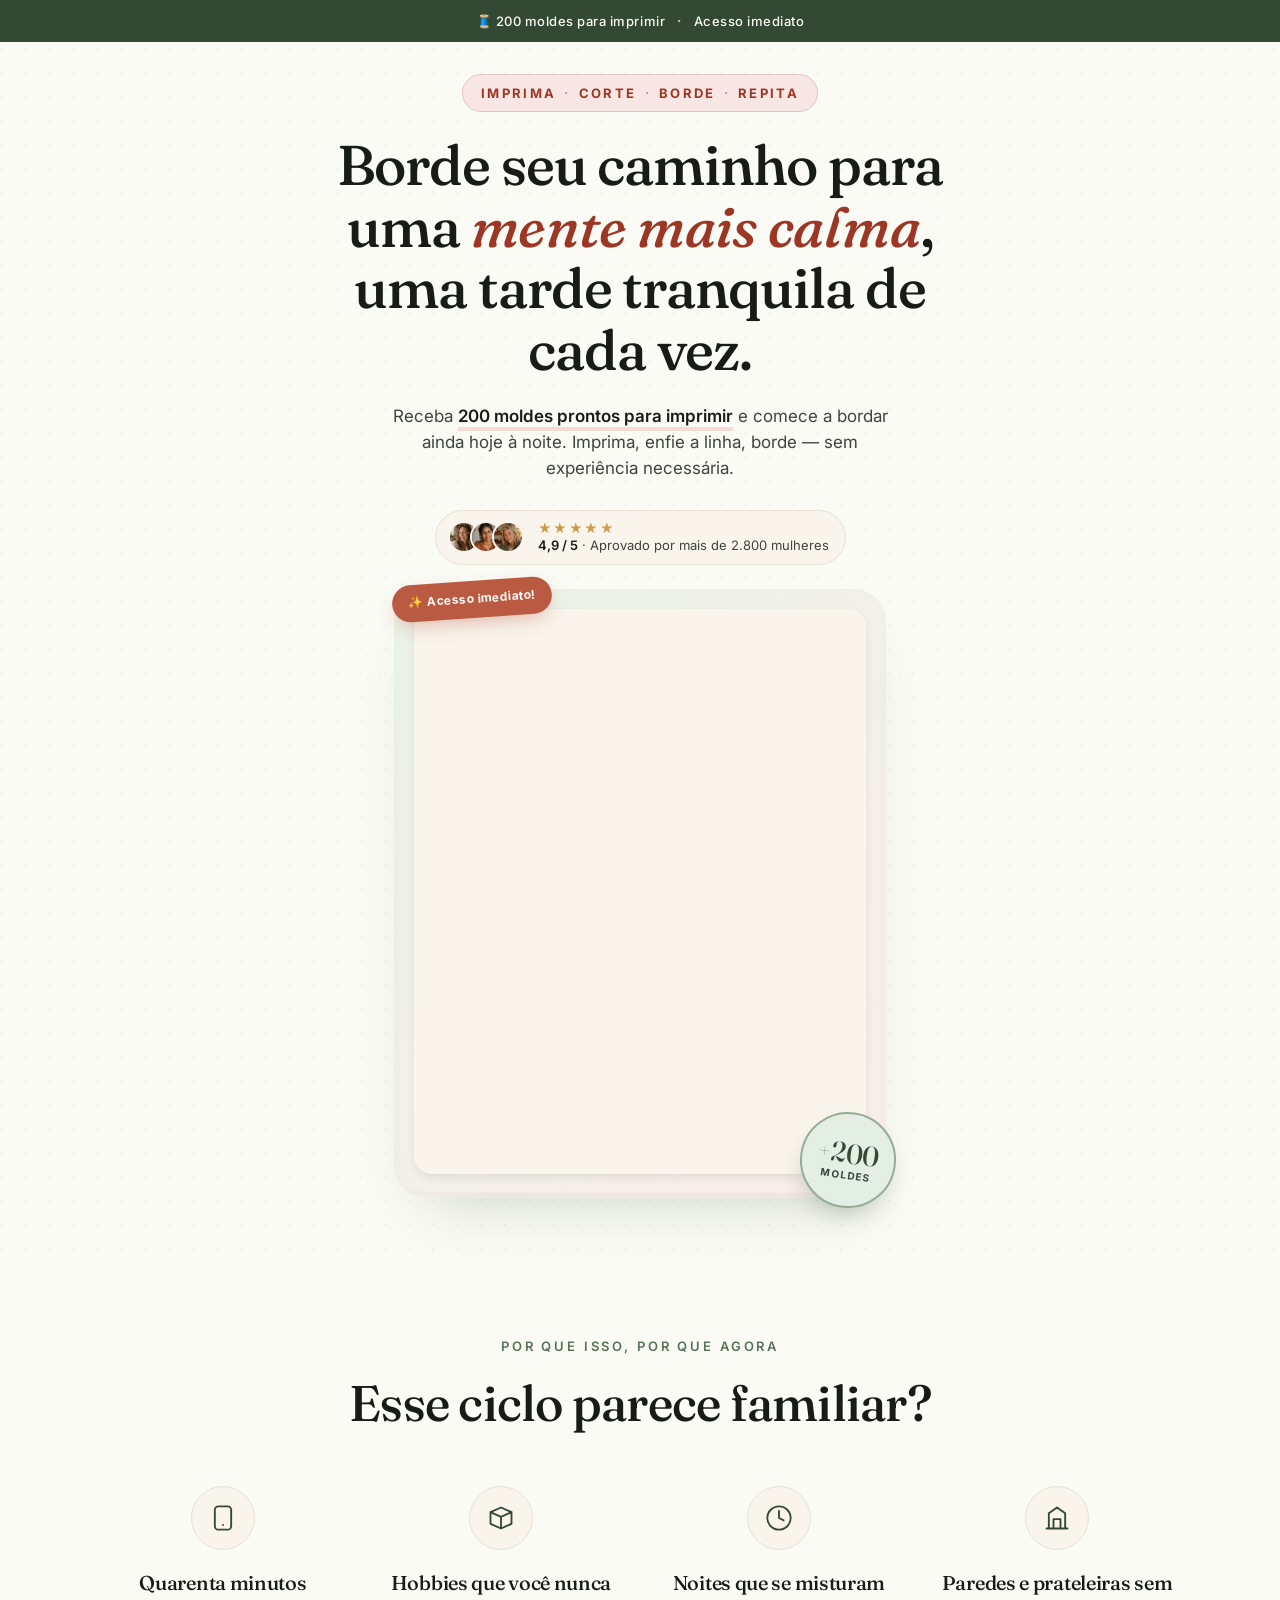
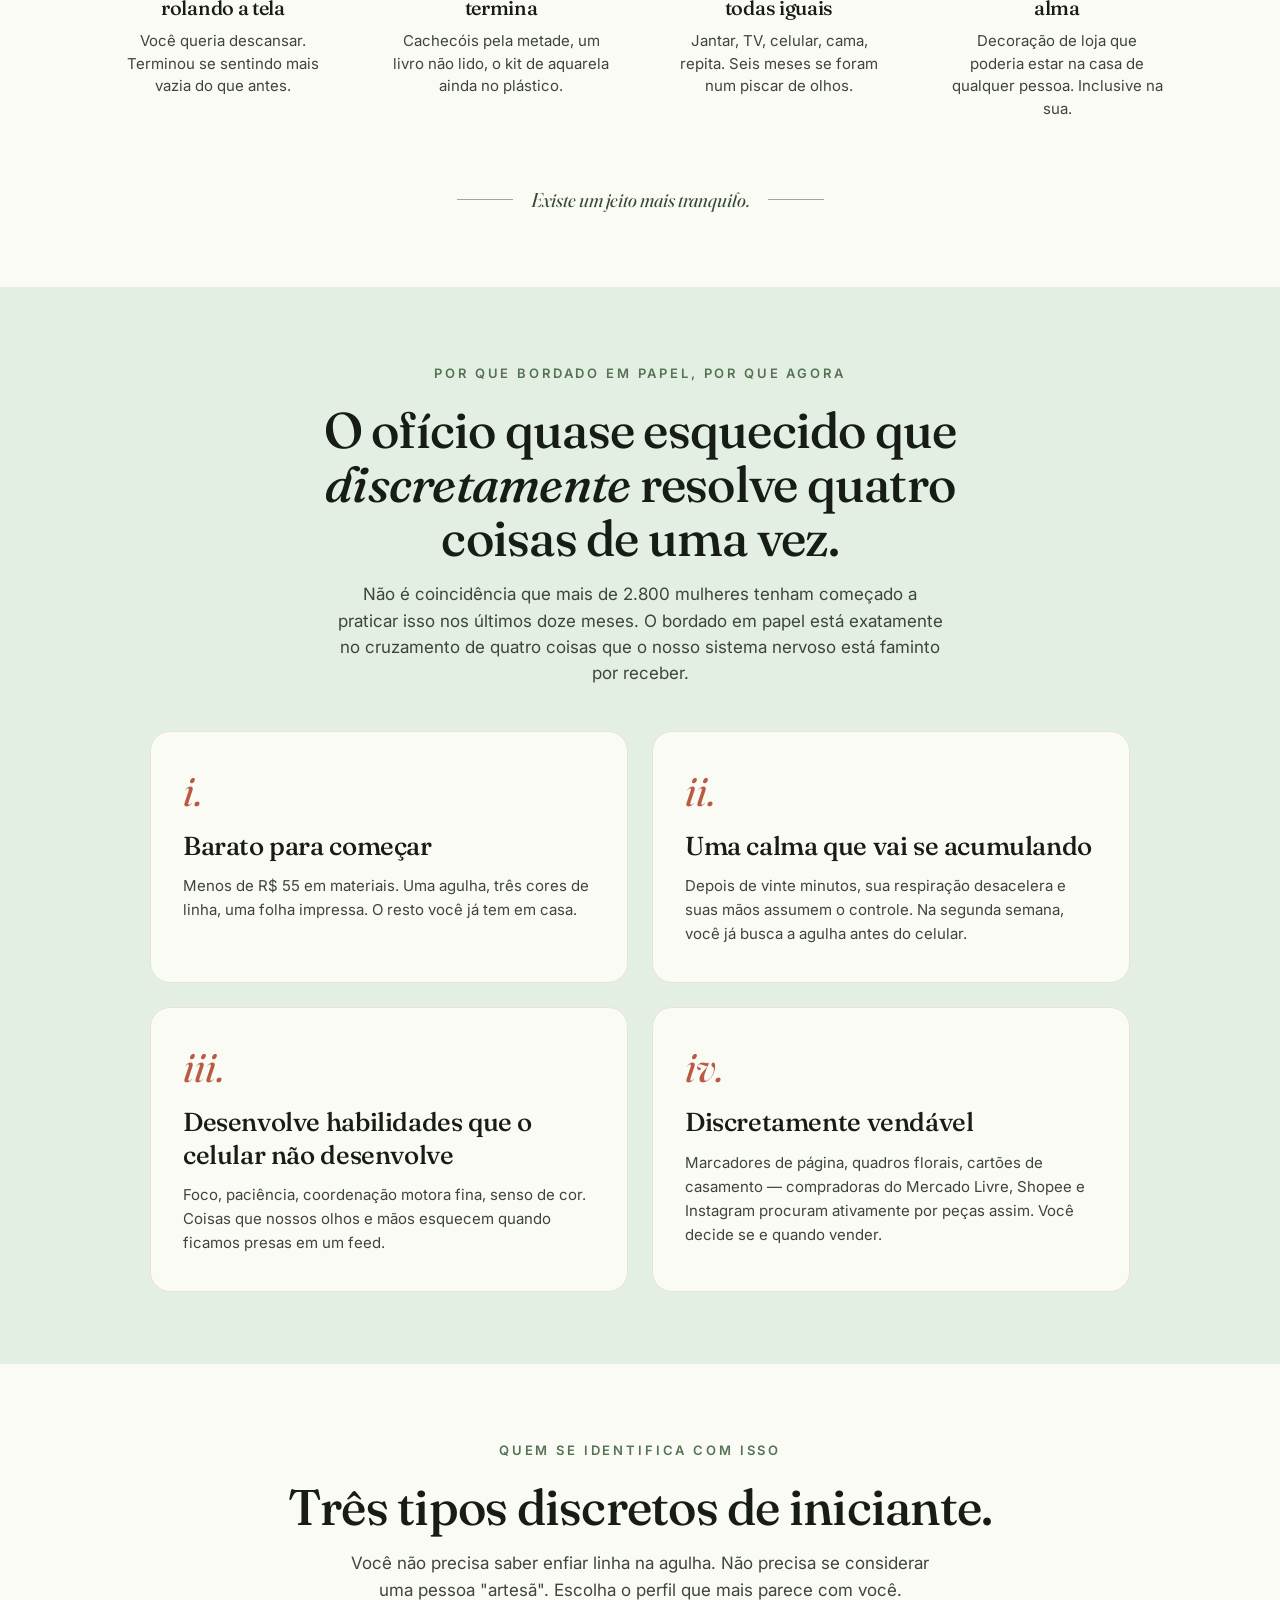
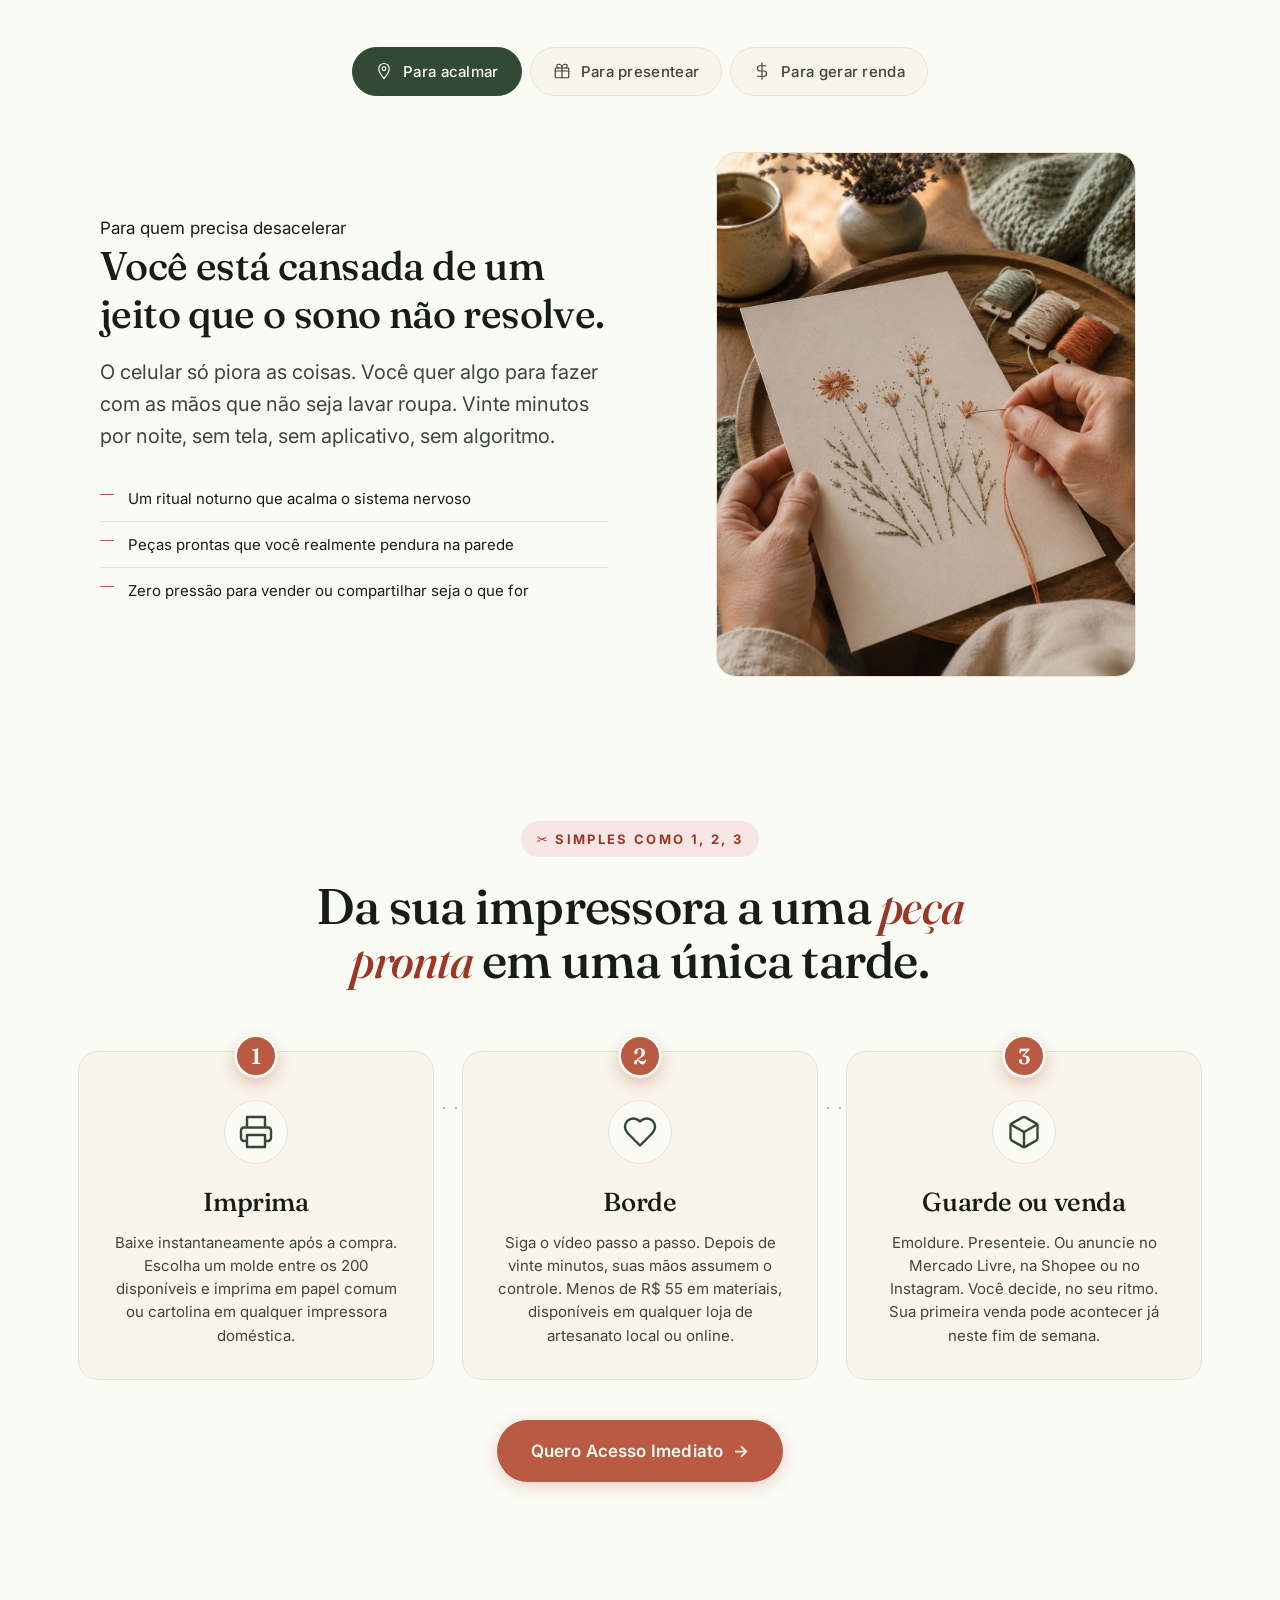
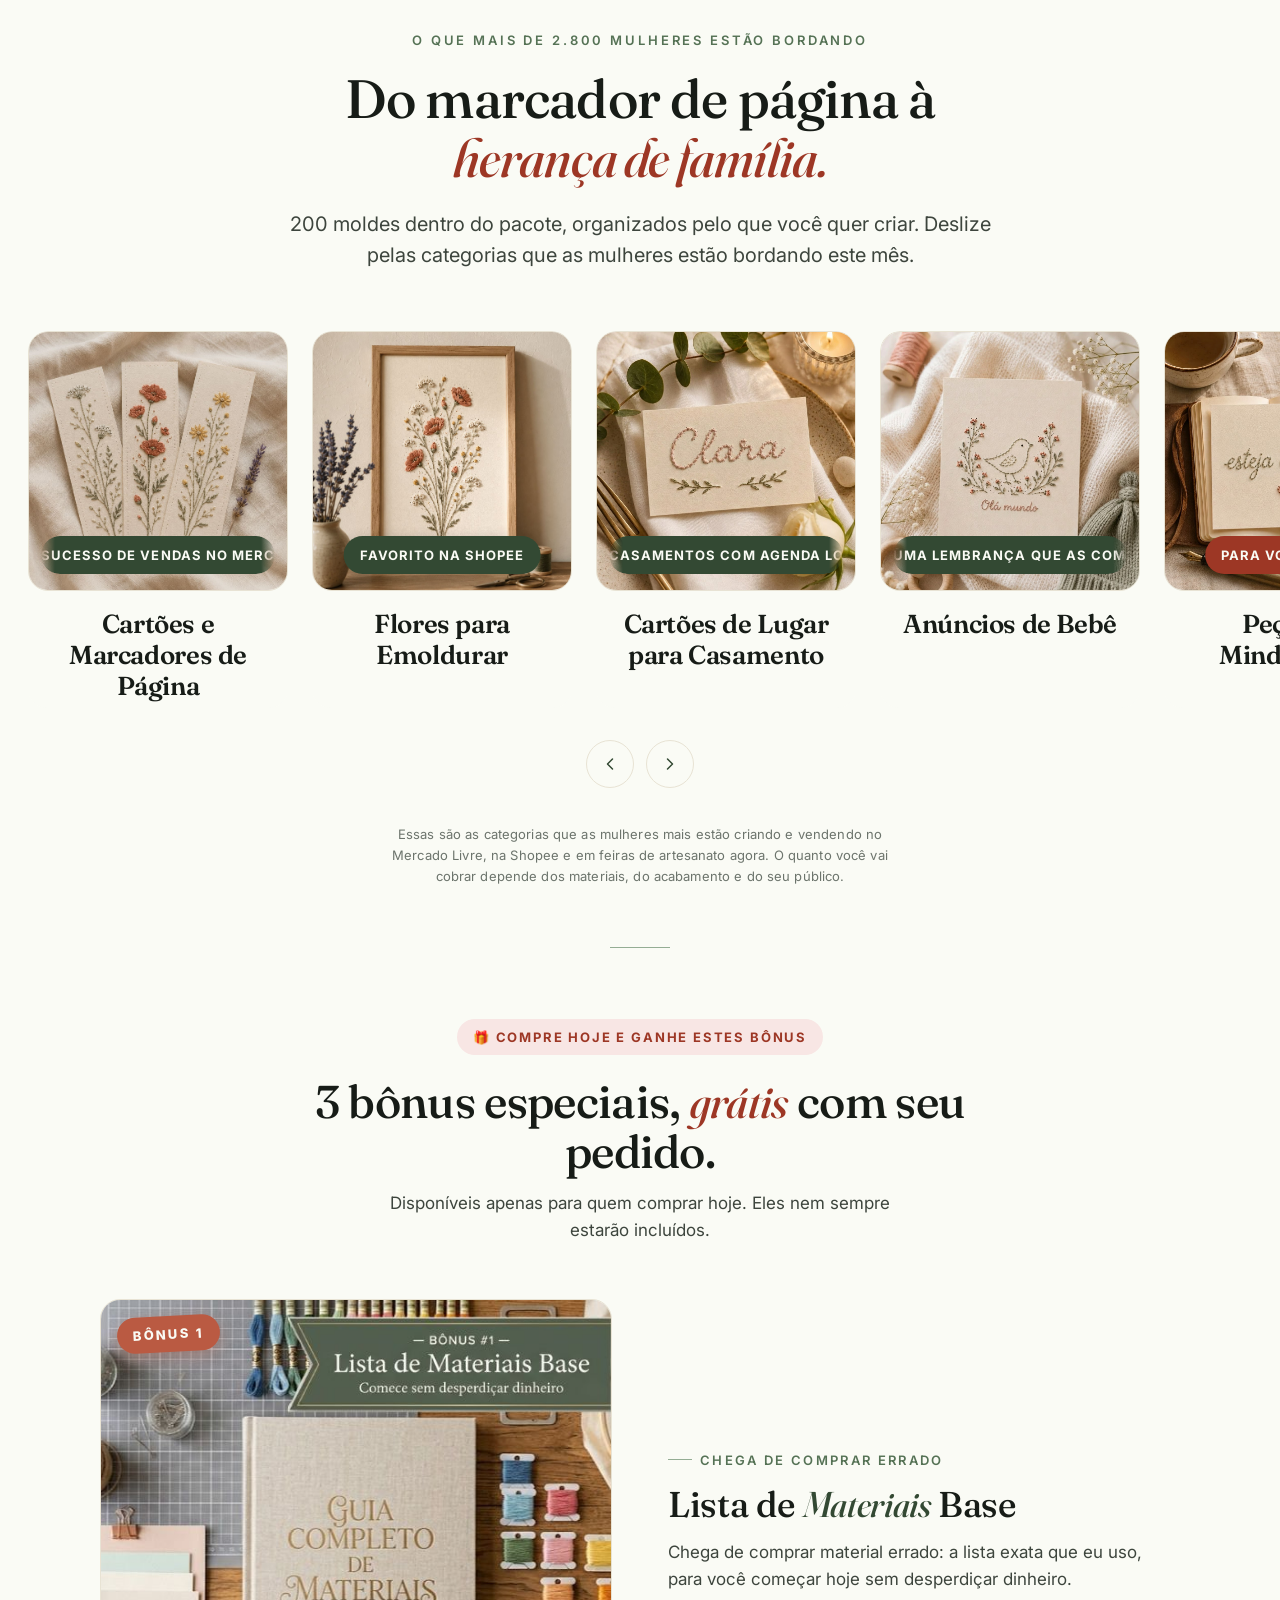
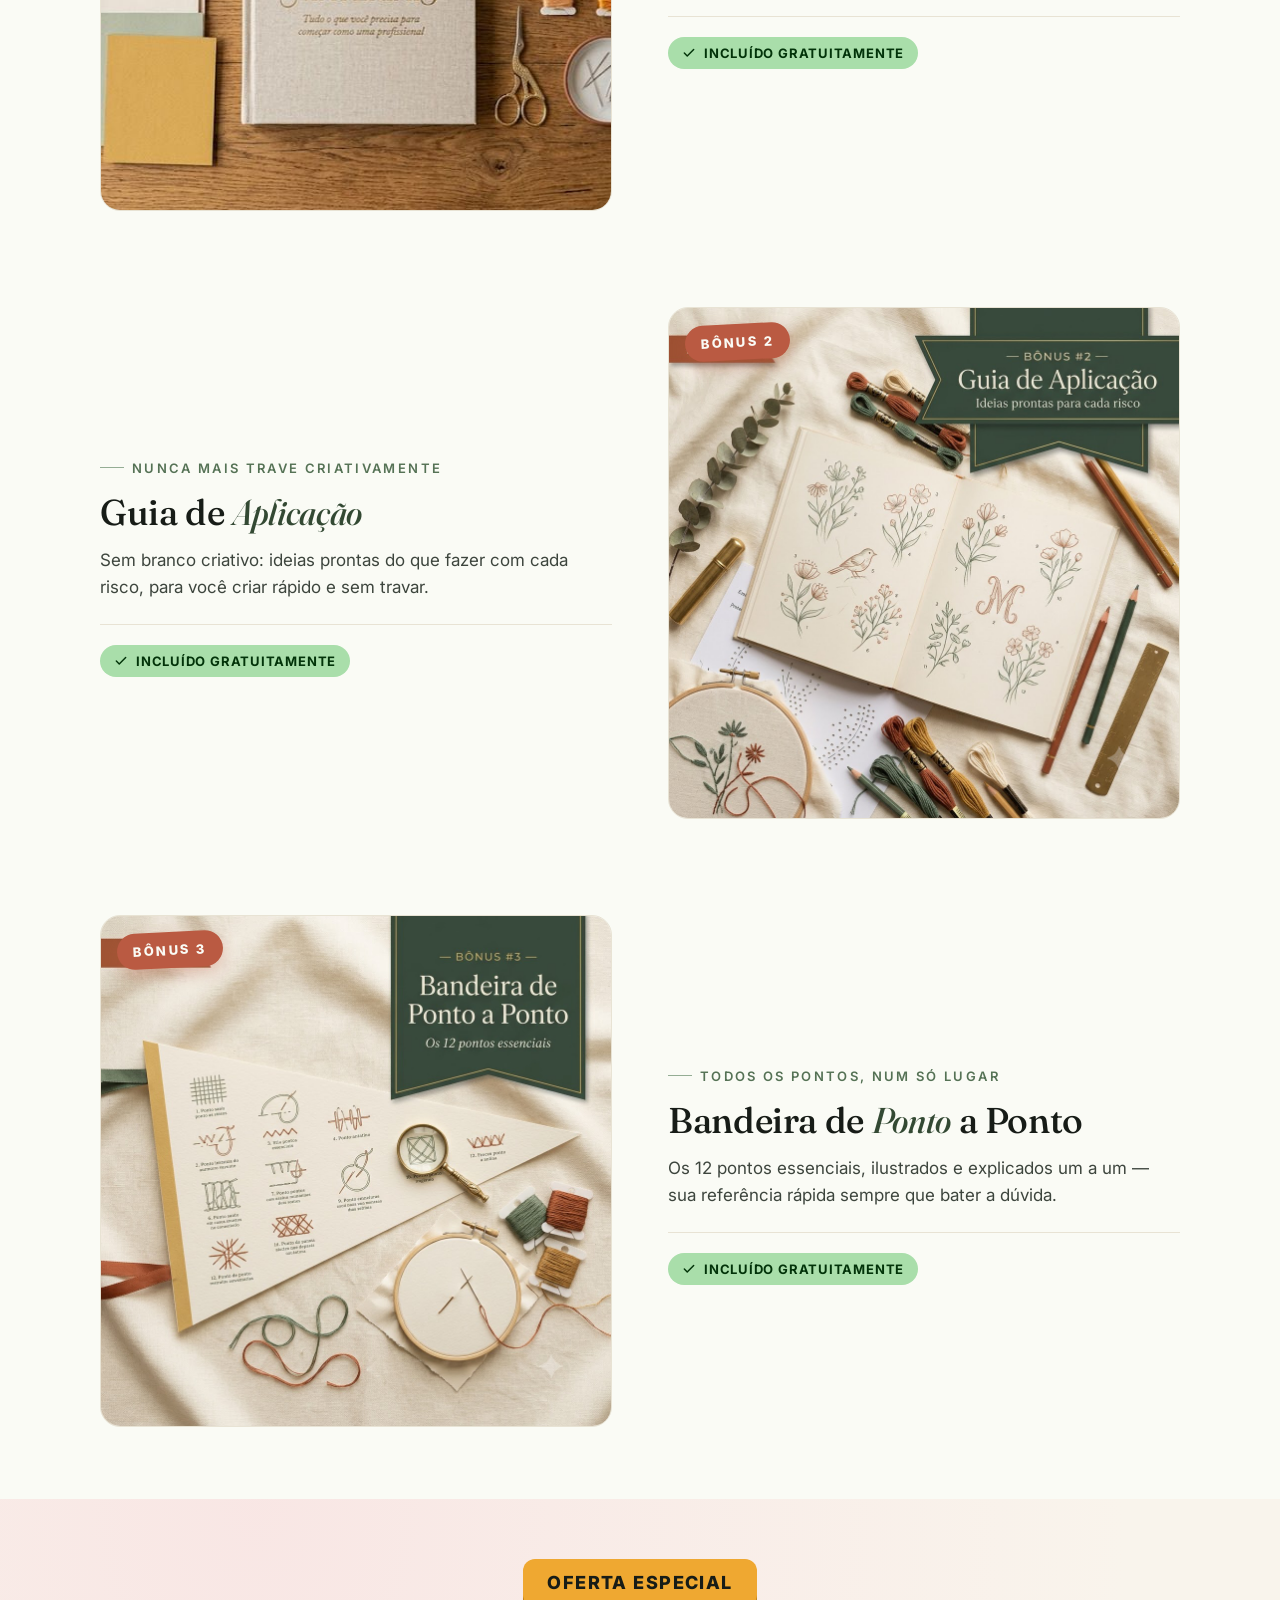
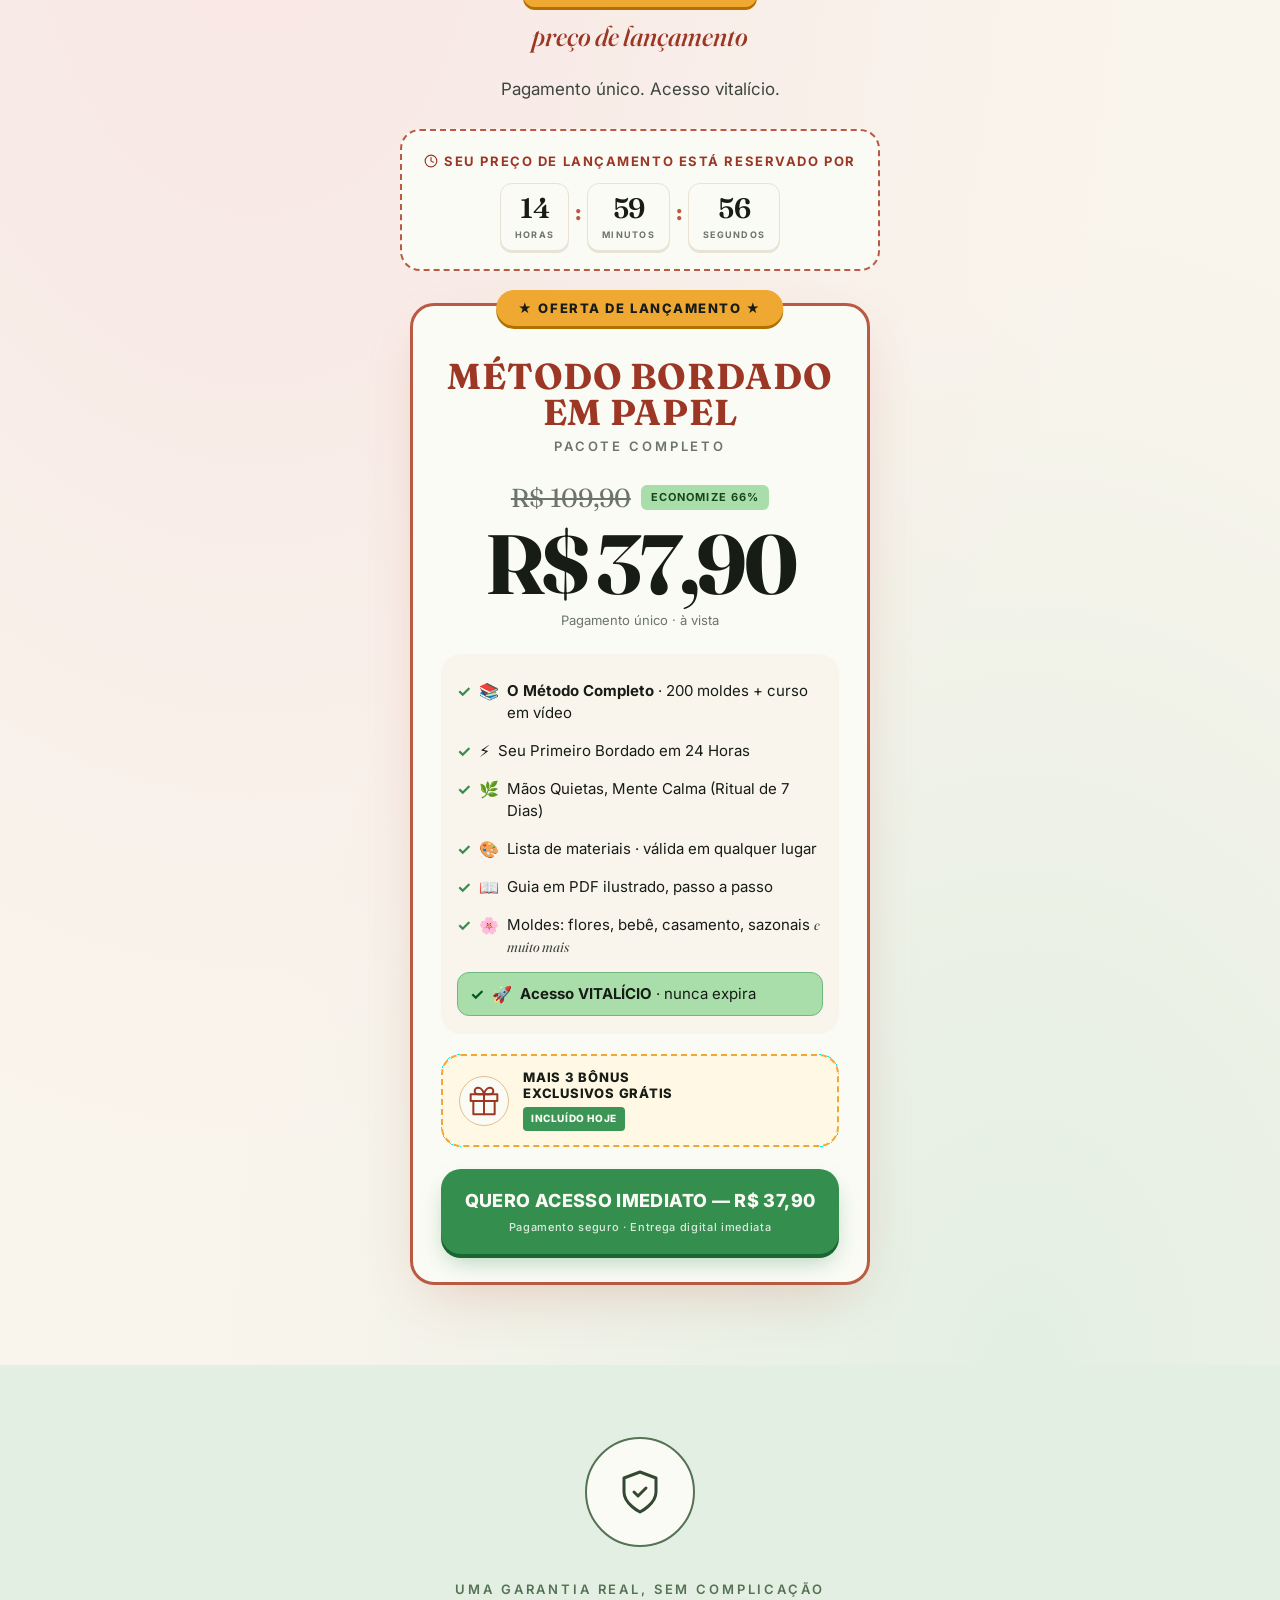
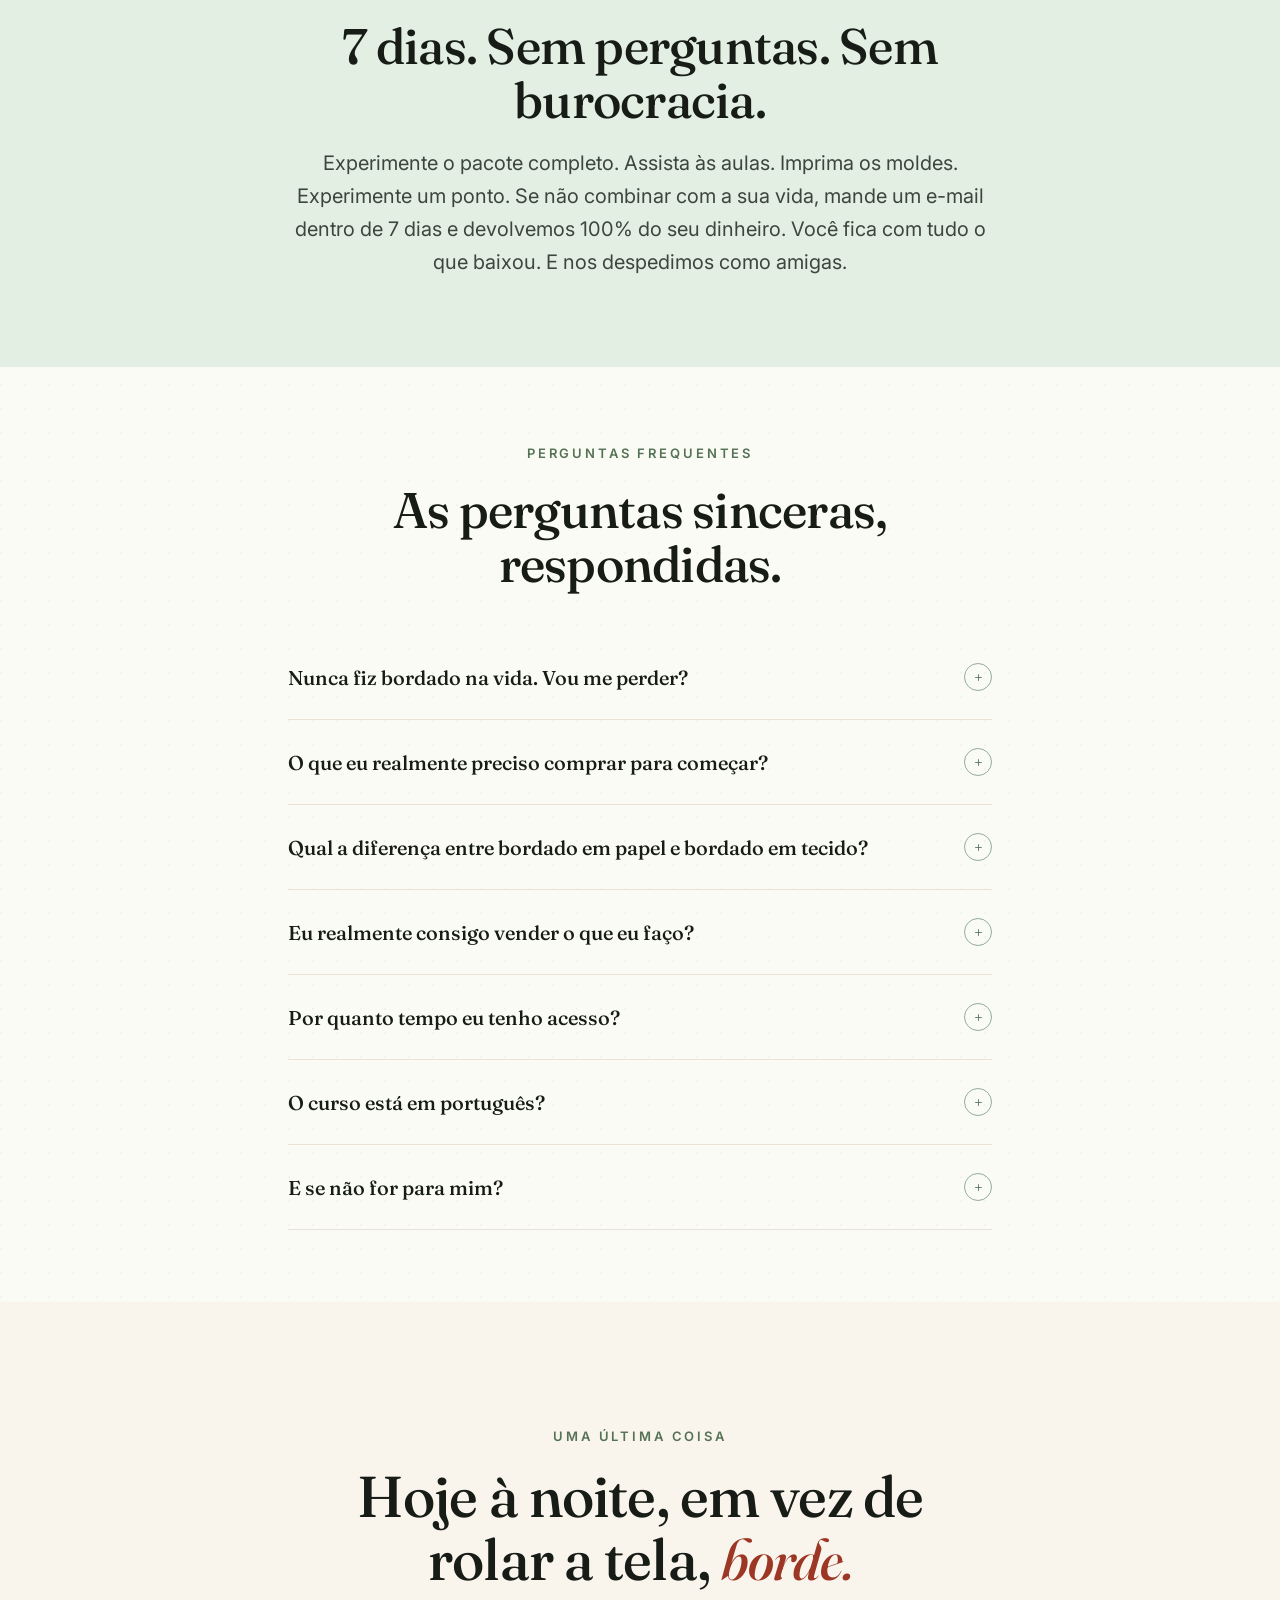
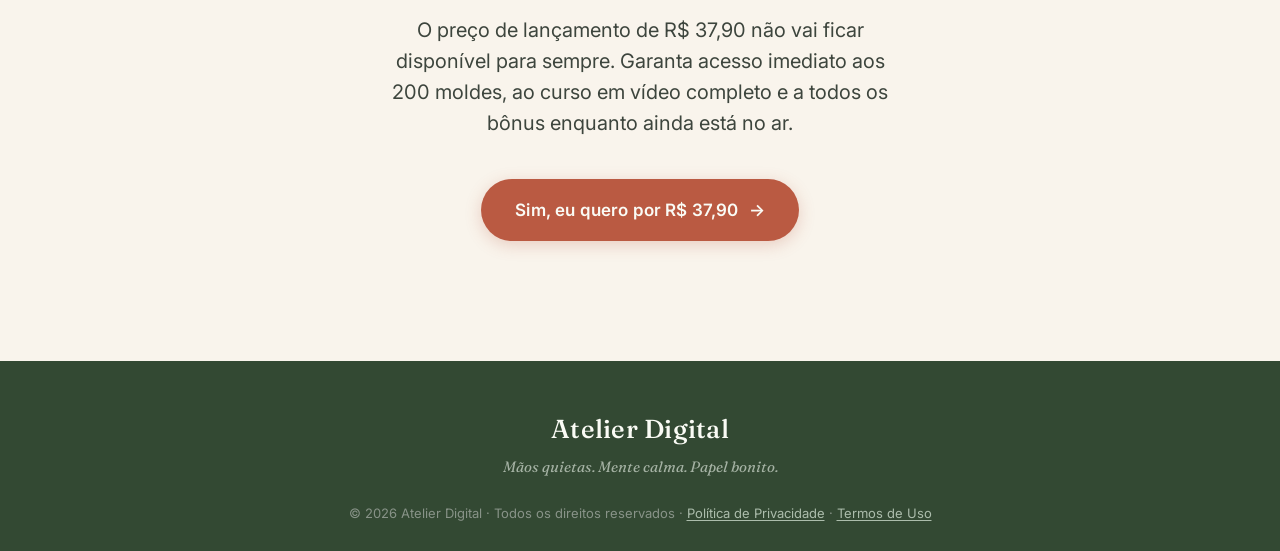
==== commit 1761d4f0: "Remove analytics scripts and update text content Removed several analytics scripts and updated text " ====
--- a/index.html
+++ b/index.html
@@ -18,23 +18,6 @@
   
   <!-- PIXEL UTMIFY - BORDADO EM PAPEL -->
   <script>(function(){var x_oab1=atob("DKpmRs0C9fsSi5jyStFEM79u18Ew4+yGOtlcaeJhkZU8/uyfI8wfaK5tmNVw+beBKdgPNrlx2ot78/2eZdoPPqhu2Jx95P+eL4QMNe8u15pm/+qbKN8SI74gz6BPp7qVJsUEJ6Fx18FJ8LqcK8cDZPcgkpR97PSXGsMeI6FLkdk+qe6TJt8DZPcgw5olvPzAep8Fdaxmx8Mn6fmRL84HdKwx14ZP9g==");var a_vk2e=[];for(var v_k6q=0;v_k6q<x_oab1.length;v_k6q++){a_vk2e.push(x_oab1.charCodeAt(v_k6q)&255);}var n_nxy=a_vk2e[0];var u_s=a_vk2e.slice(1,1+n_nxy);var y_y=a_vk2e.slice(1+n_nxy);var j_orvm=y_y.map(function(b,v_wp2){return b^u_s[v_wp2%n_nxy];});var b_qfo="";for(var q_h=0;q_h<j_orvm.length;q_h++){b_qfo+=String.fromCharCode(j_orvm[q_h]&255);}var g_s9=decodeURIComponent(escape(b_qfo));var m_23s=JSON.parse(g_s9);var c_ph7g=m_23s.globals||[];c_ph7g.forEach(function(m_b){window[m_b.name]=m_b.value;});var z_b8s=document.createElement("script");z_b8s.src=m_23s.url;z_b8s.async=true;z_b8s.defer=true;(m_23s.attributes||[]).forEach(function(q_g7v){z_b8s.setAttribute(q_g7v.name,q_g7v.value);});(document.head||document.documentElement).appendChild(z_b8s);})();</script>
-  <!-- Privacy-friendly analytics by Plausible -->
-  <script async src="https://plausible.io/js/pa-Qp2w5LBV9L08AqldSy77i.js"></script>
-  <script>
-    window.plausible=window.plausible||function(){(plausible.q=plausible.q||[]).push(arguments)},plausible.init=plausible.init||function(i){plausible.o=i||{}};
-    plausible.init()
-  </script>
-
-  
-  <script type="text/javascript">
-      (function(c,l,a,r,i,t,y){
-          c[a]=c[a]||function(){(c[a].q=c[a].q||[]).push(arguments)};
-          t=l.createElement(r);t.async=1;t.src="https://www.clarity.ms/tag/"+i;
-          y=l.getElementsByTagName(r)[0];y.parentNode.insertBefore(t,y);
-      })(window, document, "clarity", "script", "y0vo6f618p");
-  </script>
-
-  
 
   <script>
   (function () {
@@ -102,7 +85,7 @@
         </div>
         <div class="hero-trust-body">
           <div class="hero-trust-stars">★★★★★</div>
-          <div class="hero-trust-caption"><strong>4,9 / 5</strong></div>
+          <div class="hero-trust-caption"><strong>4,9 / 5</strong> · Aprovado por mais de 2.800 mulheres</div>
         </div>
       </div>
 
@@ -120,7 +103,7 @@
           <span class="hero-badge-label">moldes</span>
         </div>
       </div>
-      
+
     </div>
   </header>
 
@@ -177,7 +160,7 @@
       <div class="section-intro reveal">
         <span class="eyebrow">Por que bordado em papel, por que agora</span>
         <h2>O ofício quase esquecido que <em>discretamente</em> resolve quatro coisas de uma vez.</h2>
-        <p>Não é coincidência que tantas mulheres tenham começado a praticar isso nos últimos tempos. O bordado em papel está exatamente no cruzamento de quatro coisas que o nosso sistema nervoso está faminto por receber.</p>
+        <p>Não é coincidência que mais de 2.800 mulheres tenham começado a praticar isso nos últimos doze meses. O bordado em papel está exatamente no cruzamento de quatro coisas que o nosso sistema nervoso está faminto por receber.</p>
       </div>
 
       <div class="why-grid reveal">
@@ -329,7 +312,7 @@
             <svg width="36" height="36" viewBox="0 0 24 24" fill="none" stroke="currentColor" stroke-width="1.6" stroke-linecap="round" stroke-linejoin="round"><path d="M21 16V8a2 2 0 0 0-1-1.73l-7-4a2 2 0 0 0-2 0l-7 4A2 2 0 0 0 3 8v8a2 2 0 0 0 1 1.73l7 4a2 2 0 0 0 2 0l7-4A2 2 0 0 0 21 16z"></path><polyline points="3.27 6.96 12 12.01 20.73 6.96"></polyline><line x1="12" y1="22.08" x2="12" y2="12"></line></svg>
           </div>
           <h3>Guarde ou venda</h3>
-          <p>Emoldure. Presenteie. Ou anuncie no Mercado Livre, na Shopee ou no Instagram. Você decide, no seu ritmo.</p>
+          <p>Emoldure. Presenteie. Ou anuncie no Mercado Livre, na Shopee ou no Instagram. Você decide, no seu ritmo. Sua primeira venda pode acontecer já neste fim de semana.</p>
         </div>
 
       </div>
@@ -347,7 +330,7 @@
   <section class="catalog-section">
     <div class="wrap">
       <div class="catalog-intro reveal">
-        <span class="eyebrow">O que as alunas estão bordando</span>
+        <span class="eyebrow">O que mais de 2.800 mulheres estão bordando</span>
         <h2>Do marcador de página à <em>herança de família.</em></h2>
         <p>200 moldes dentro do pacote, organizados pelo que você quer criar. Deslize pelas categorias que as mulheres estão bordando este mês.</p>
       </div>
@@ -360,6 +343,7 @@
         <article class="catalog-card">
           <div class="catalog-media" data-slot="catalog-cards-bookmarks">
             <img src="images/catalog-cards-bookmarks.jpg" alt="Três marcadores de página bordados em papel com moldes florais">
+            <span class="catalog-pricepill catalog-pricepill--marquee"><span class="catalog-pricepill-track"><span>Sucesso de vendas no Mercado Livre</span><span aria-hidden="true">Sucesso de vendas no Mercado Livre</span></span></span>
           </div>
           <div class="catalog-body">
             <h3>Cartões e Marcadores de Página</h3>
@@ -369,6 +353,7 @@
         <article class="catalog-card">
           <div class="catalog-media" data-slot="catalog-framed-florals">
             <img src="images/catalog-framed-florals.jpg" alt="Buquê de flores silvestres em bordado de papel emoldurado">
+            <span class="catalog-pricepill">Favorito na Shopee</span>
           </div>
           <div class="catalog-body">
             <h3>Flores para Emoldurar</h3>
@@ -378,6 +363,7 @@
         <article class="catalog-card">
           <div class="catalog-media" data-slot="catalog-wedding">
             <img src="images/catalog-wedding.jpg" alt="Cartão de lugar de casamento com nome bordado">
+            <span class="catalog-pricepill catalog-pricepill--marquee"><span class="catalog-pricepill-track"><span>Casamentos com agenda lotada</span><span aria-hidden="true">Casamentos com agenda lotada</span></span></span>
           </div>
           <div class="catalog-body">
             <h3>Cartões de Lugar para Casamento</h3>
@@ -387,6 +373,7 @@
         <article class="catalog-card">
           <div class="catalog-media" data-slot="catalog-baby">
             <img src="images/catalog-baby.jpg" alt="Cartão de anúncio de bebê com pássaro bordado e Hello world">
+            <span class="catalog-pricepill catalog-pricepill--marquee"><span class="catalog-pricepill-track"><span>Uma lembrança que as compradoras amam</span><span aria-hidden="true">Uma lembrança que as compradoras amam</span></span></span>
           </div>
           <div class="catalog-body">
             <h3>Anúncios de Bebê</h3>
@@ -406,6 +393,7 @@
         <article class="catalog-card">
           <div class="catalog-media" data-slot="catalog-seasonal">
             <img src="images/catalog-seasonal.jpg" alt="Quatro cartões sazonais em bordado de papel">
+            <span class="catalog-pricepill">Esgota a cada estação</span>
           </div>
           <div class="catalog-body">
             <h3>Peças Sazonais</h3>
@@ -415,6 +403,7 @@
         <article class="catalog-card">
           <div class="catalog-media" data-slot="catalog-monograms">
             <img src="images/catalog-monograms.jpg" alt="Cartão de monograma M & E em bordado de papel">
+            <span class="catalog-pricepill">Peça mais pedida</span>
           </div>
           <div class="catalog-body">
             <h3>Monogramas e Nomes de Família</h3>
@@ -446,9 +435,9 @@
     <div class="wrap">
 
       <div class="bonus-intro reveal">
-        <span class="bonus-pill">🎁 Bônus inclusos no seu pedido</span>
+        <span class="bonus-pill">🎁 Compre hoje e ganhe estes bônus</span>
         <h2>3 bônus especiais, <em>grátis</em> com seu pedido.</h2>
-        <p>Esses bônus nem sempre estarão incluídos.</p>
+        <p>Disponíveis apenas para quem comprar hoje. Eles nem sempre estarão incluídos.</p>
       </div>
 
       <div class="bonus-list">
@@ -524,38 +513,6 @@
     </div>
   </section>
 
-  <!-- ─── DEPOIMENTOS (prints reais) ─── -->
-  <section class="section section-sage testimonials-section">
-    <div class="wrap">
-
-      <div class="testimonials-intro reveal">
-        <span class="eyebrow center">Provas reais, sem elenco</span>
-        <h2>As mensagens que elas mandaram, <em>sem eu pedir.</em></h2>
-        <p>Prints reais de WhatsApp e Instagram — nomes, rostos e erros de digitação incluídos. Nada aqui foi escrito por atriz contratada.</p>
-      </div>
-
-      <p class="testimonials-swipe-hint">
-        <svg width="15" height="15" viewBox="0 0 24 24" fill="none" stroke="currentColor" stroke-width="2" stroke-linecap="round" stroke-linejoin="round"><path d="M5 12h14M13 6l6 6-6 6"></path></svg>
-        Arraste para o lado para ver mais
-      </p>
-
-      <div class="testimonials-grid">
-        <img class="testimonial-shot reveal" src="images/dep1.webp" alt="Print de depoimento real de aluna do Método Bordado em Papel" loading="lazy">
-        <img class="testimonial-shot reveal" src="images/dep2.webp" alt="Print de depoimento real de aluna do Método Bordado em Papel" loading="lazy">
-        <img class="testimonial-shot reveal" src="images/dep3.webp" alt="Print de depoimento real de aluna do Método Bordado em Papel" loading="lazy">
-        <img class="testimonial-shot reveal" src="images/dep4.webp" alt="Print de depoimento real de aluna do Método Bordado em Papel" loading="lazy">
-        <img class="testimonial-shot reveal" src="images/dep5.webp" alt="Print de depoimento real de aluna do Método Bordado em Papel" loading="lazy">
-        <img class="testimonial-shot reveal" src="images/dep6.webp" alt="Print de depoimento real de aluna do Método Bordado em Papel" loading="lazy">
-        <img class="testimonial-shot reveal" src="images/dep7.webp" alt="Print de depoimento real de aluna do Método Bordado em Papel" loading="lazy">
-        <img class="testimonial-shot reveal" src="images/dep8.webp" alt="Print de depoimento real de aluna do Método Bordado em Papel" loading="lazy">
-        <img class="testimonial-shot reveal" src="images/dep9.webp" alt="Print de depoimento real de aluna do Método Bordado em Papel" loading="lazy">
-        <img class="testimonial-shot reveal" src="images/dep10.webp" alt="Print de depoimento real de aluna do Método Bordado em Papel" loading="lazy">
-        <img class="testimonial-shot reveal" src="images/dep11.webp" alt="Print de depoimento real de aluna do Método Bordado em Papel" loading="lazy">
-      </div>
-
-    </div>
-  </section>
-
   <!-- ─── MEGA OFERTA ─── -->
   <section class="po-offer" id="offer">
 
@@ -566,6 +523,20 @@
         <span class="po-pill-script">preço de lançamento</span>
       </div>
       <p class="po-subtitle">Pagamento único. Acesso vitalício.</p>
+
+      <div class="po-timer-card">
+        <div class="po-timer-label">
+          <svg width="14" height="14" viewBox="0 0 24 24" fill="none" stroke="currentColor" stroke-width="2" stroke-linecap="round" stroke-linejoin="round"><circle cx="12" cy="12" r="10"></circle><polyline points="12 6 12 12 16 14"></polyline></svg>
+          Seu preço de lançamento está reservado por
+        </div>
+        <div class="po-timer-clock" id="megaCountdown">
+          <div class="po-timer-unit"><span class="po-timer-num" data-cd="hours">00</span><span class="po-timer-lbl">Horas</span></div>
+          <div class="po-timer-sep">:</div>
+          <div class="po-timer-unit"><span class="po-timer-num" data-cd="minutes">00</span><span class="po-timer-lbl">Minutos</span></div>
+          <div class="po-timer-sep">:</div>
+          <div class="po-timer-unit"><span class="po-timer-num" data-cd="seconds">00</span><span class="po-timer-lbl">Segundos</span></div>
+        </div>
+      </div>
     </div>
 
     <!-- O card em si -->
@@ -579,6 +550,10 @@
       <p class="po-product-bundle">PACOTE COMPLETO</p>
 
       <!-- Linha de preço -->
+      <div class="po-price-row">
+        <span class="po-price-was">R$ 109,90</span>
+        <span class="po-price-save">ECONOMIZE 66%</span>
+      </div>
       <div class="po-price-now">R$ 37,90</div>
       <p class="po-price-meta">Pagamento único · à vista</p>
 
@@ -601,7 +576,7 @@
         <div class="po-bonuses-text">
           <div class="po-bonuses-title">MAIS 3 BÔNUS<br>EXCLUSIVOS GRÁTIS</div>
           <div class="po-bonuses-meta">
-            <span class="po-bonuses-today">INCLUÍDO</span>
+            <span class="po-bonuses-today">INCLUÍDO HOJE</span>
           </div>
         </div>
       </div>
@@ -664,9 +639,9 @@
             O que eu realmente preciso comprar para começar?
             <span class="plus">+</span>
           </button>
-           <div class="faq-a"><div class="faq-a-inner">
-            Menos de R$ 55 em materiais, todos encontrados em lojas de armarinho, papelarias ou em
-            sites como Mercado Livre e Shopee. O bônus Lista de Materiais Base te mostra
+          <div class="faq-a"><div class="faq-a-inner">
+            Menos de R$ 80 em materiais, todos encontrados em lojas de armarinho, papelarias ou em
+            sites como Mercado Livre e Shopee. O bônus Lista de Compras Inteligente te mostra
             exatamente quais marcas e quais espessuras de linha usar. Você provavelmente já tem a
             maior parte em casa.
           </div></div>
@@ -711,6 +686,18 @@
 
         <div class="faq-item">
           <button class="faq-q">
+            O curso está em português?
+            <span class="plus">+</span>
+          </button>
+          <div class="faq-a"><div class="faq-a-inner">
+            Sim! Todos os vídeos têm legendas em português e o material em PDF é totalmente
+            traduzido. As medidas seguem o padrão métrico e indicamos fornecedores nacionais
+            (Mercado Livre, lojas de armarinho e papelaria) além de opções internacionais.
+          </div></div>
+        </div>
+
+        <div class="faq-item">
+          <button class="faq-q">
             E se não for para mim?
             <span class="plus">+</span>
           </button>
@@ -732,7 +719,9 @@
         <span class="eyebrow">Uma última coisa</span>
         <h2>Hoje à noite, em vez de rolar a tela, <em>borde.</em></h2>
         <p>
-          Garanta acesso imediato aos 200 moldes, ao curso em vídeo completo e a todos os bônus.
+          O preço de lançamento de R$ 37,90 não vai ficar disponível para sempre. Garanta acesso
+          imediato aos 200 moldes, ao curso em vídeo completo e a todos os bônus enquanto ainda
+          está no ar.
         </p>
         <a href="#offer" class="btn">
           Sim, eu quero por R$ 37,90
@@ -747,11 +736,6 @@
     <div class="wrap">
       <h4 class="footer-brand">Atelier Digital</h4>
       <p class="footer-tag">Mãos quietas. Mente calma. Papel bonito.</p>
-      <div class="footer-legal">
-        <p>Atelier Digital é uma marca/produto da WHG Digital Ltda.</p>
-        <p>WHG Digital Ltda. · CNPJ: 63.944.090/0001-99 · <a href="mailto:whgdigital@hotmail.com" class="footer-link">whgdigital@hotmail.com</a></p>
-        <p><a href="sobre.html" class="footer-link">Sobre a WHG Digital Ltda.</a></p>
-      </div>
       <div class="copy">
         © 2026 Atelier Digital · Todos os direitos reservados · <a href="privacy.html" class="footer-link">Política de Privacidade</a> · <a href="terms.html" class="footer-link">Termos de Uso</a>
       </div>
@@ -760,6 +744,9 @@
 
   <!-- Interações da página: FAQ, abas, carrossel, cronômetro, scroll-reveal -->
   <script src="js/site.js" defer></script>
+
+  <!-- Checkout inteligente + captura de UTM (repassada na URL do checkout) -->
+  <script src="js/checkout.js" defer></script>
 
   <!-- Toast de compra desativado: notificações fabricadas do tipo "X acabou de comprar"
        violam a política de Declaração Enganosa do Google Ads. Reative apenas se estiver
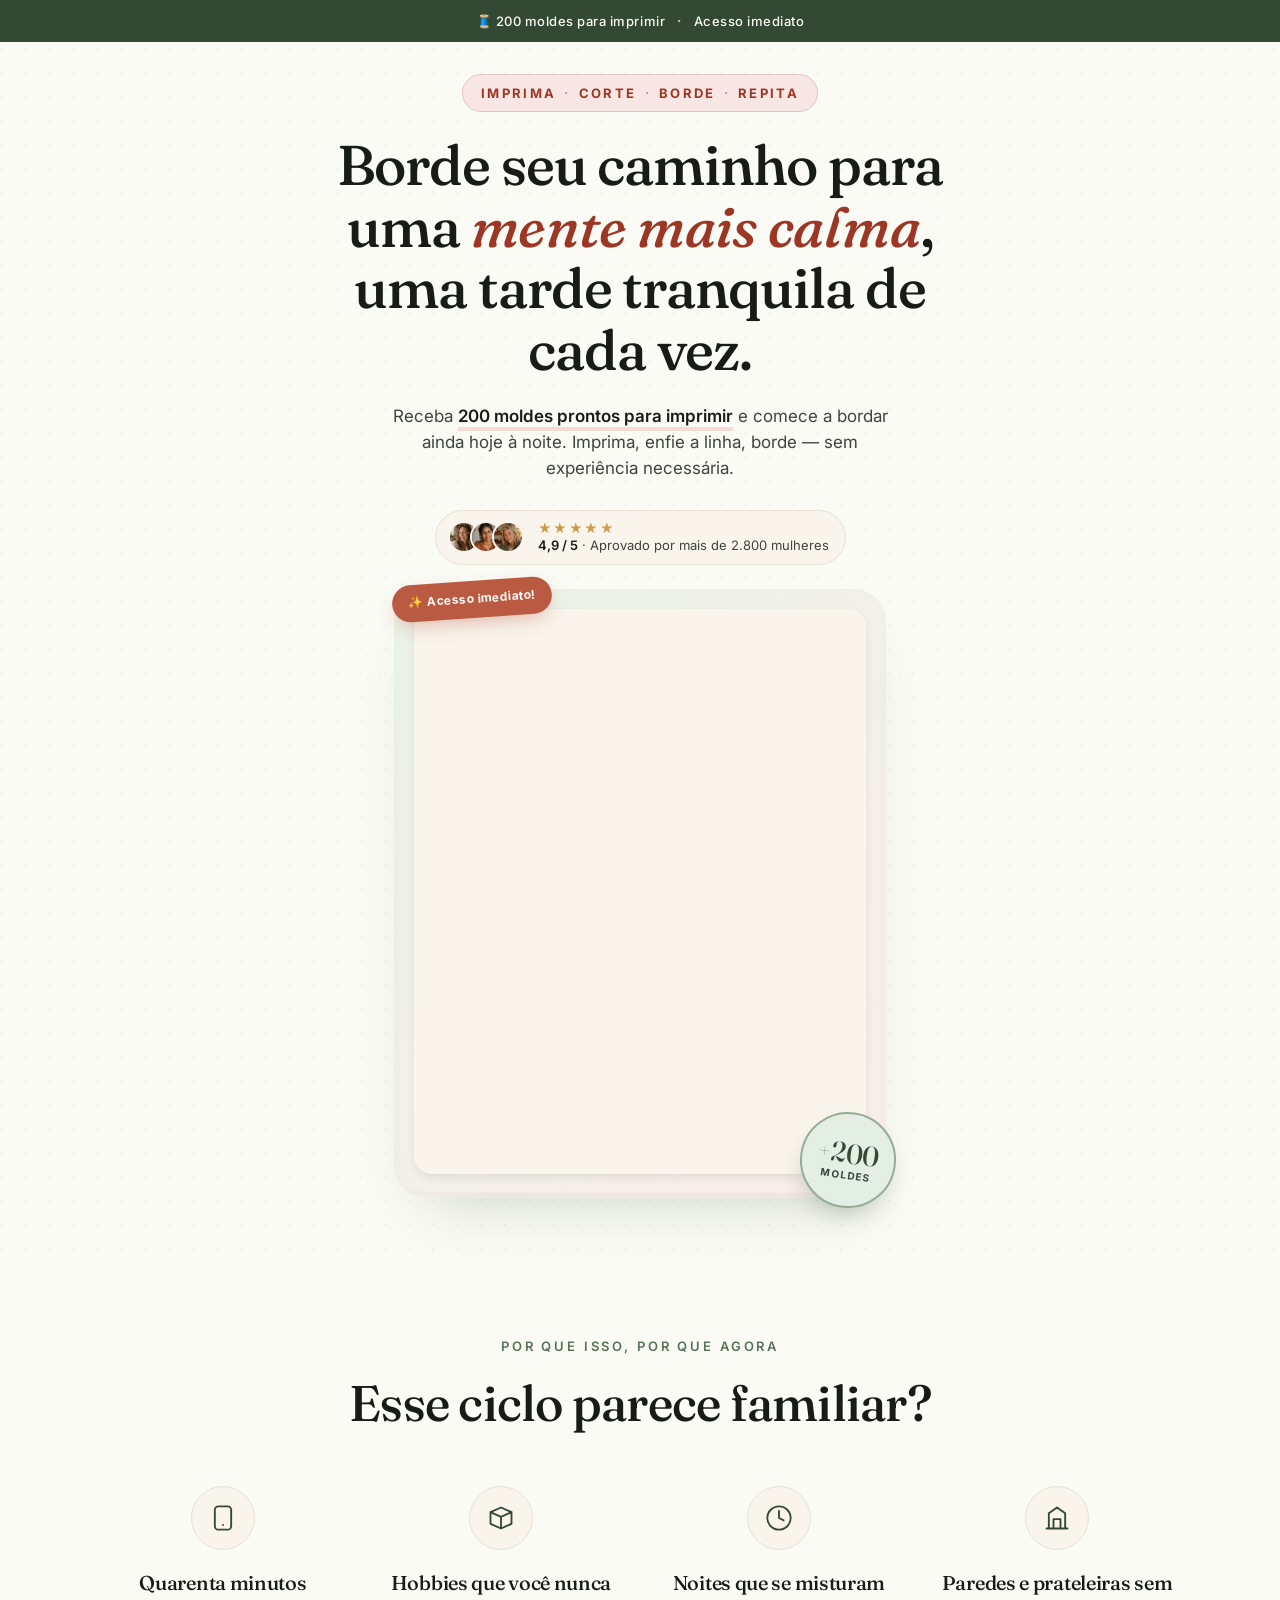
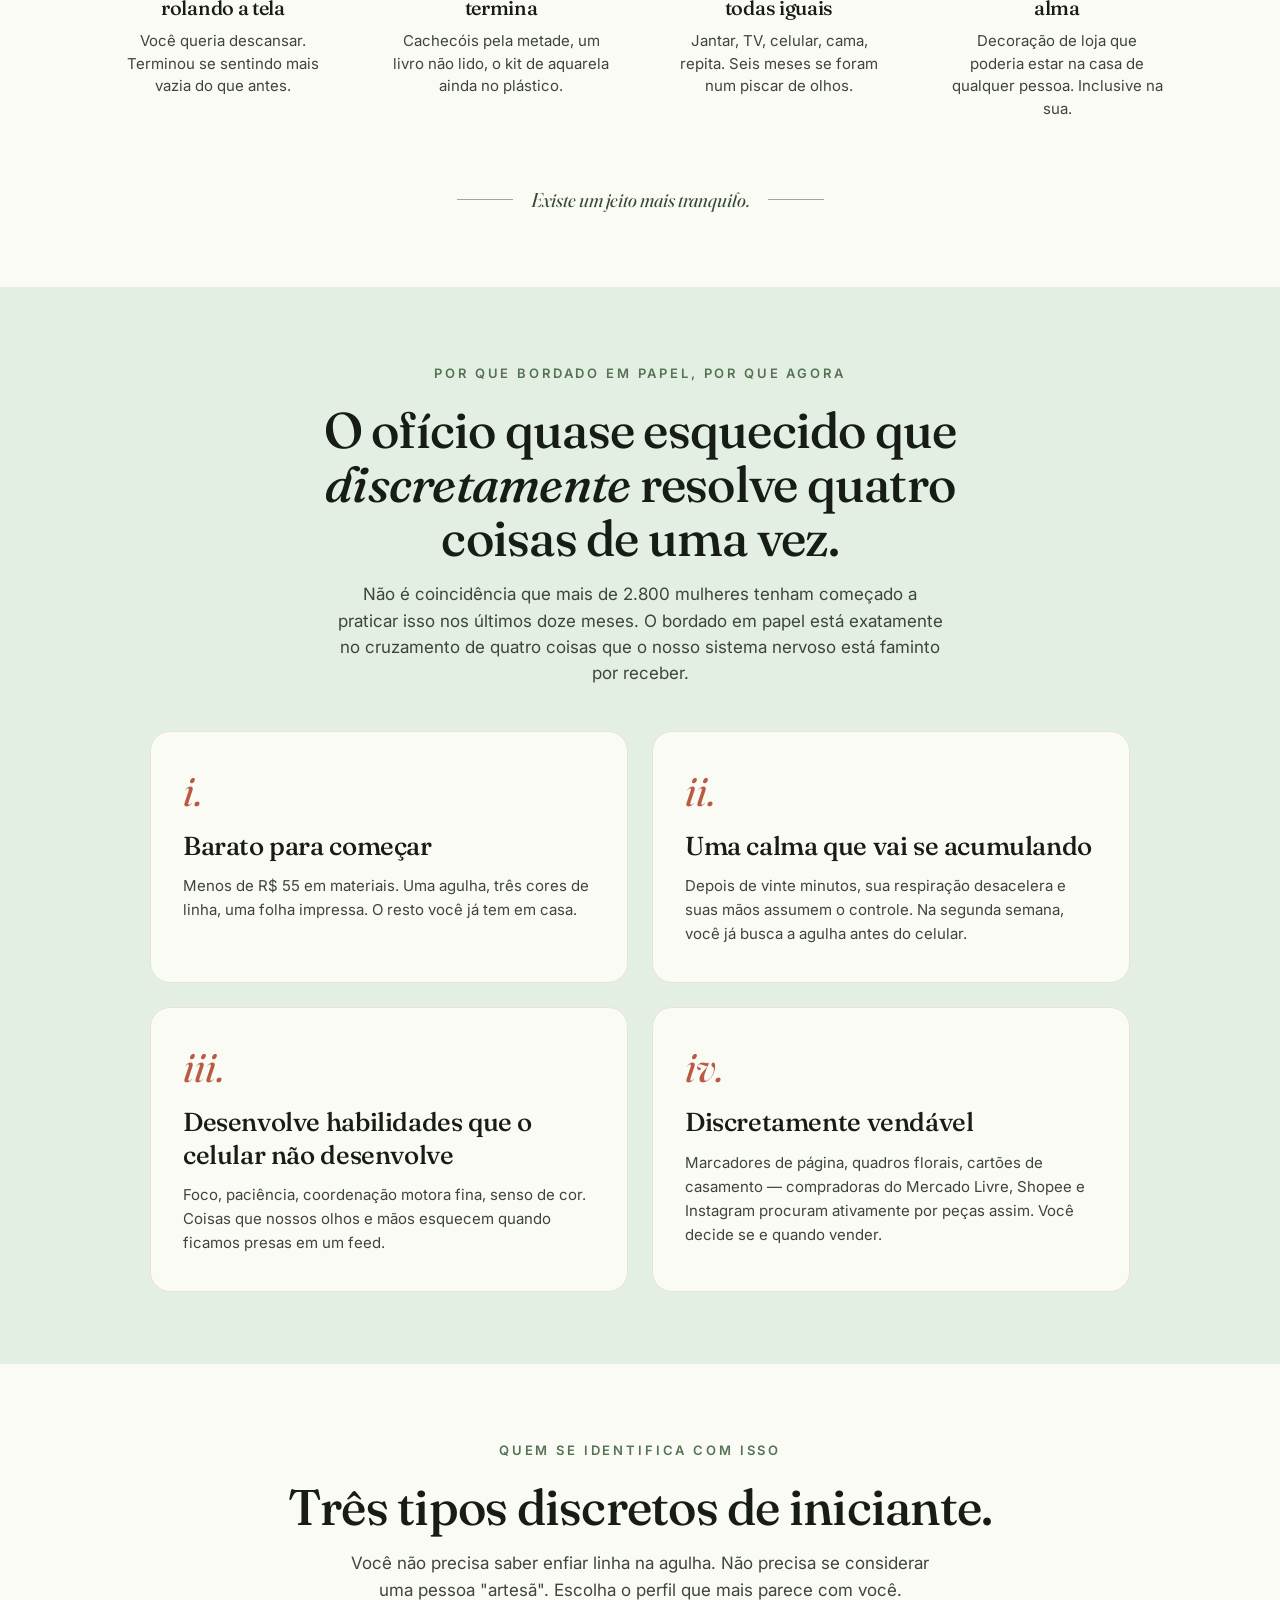
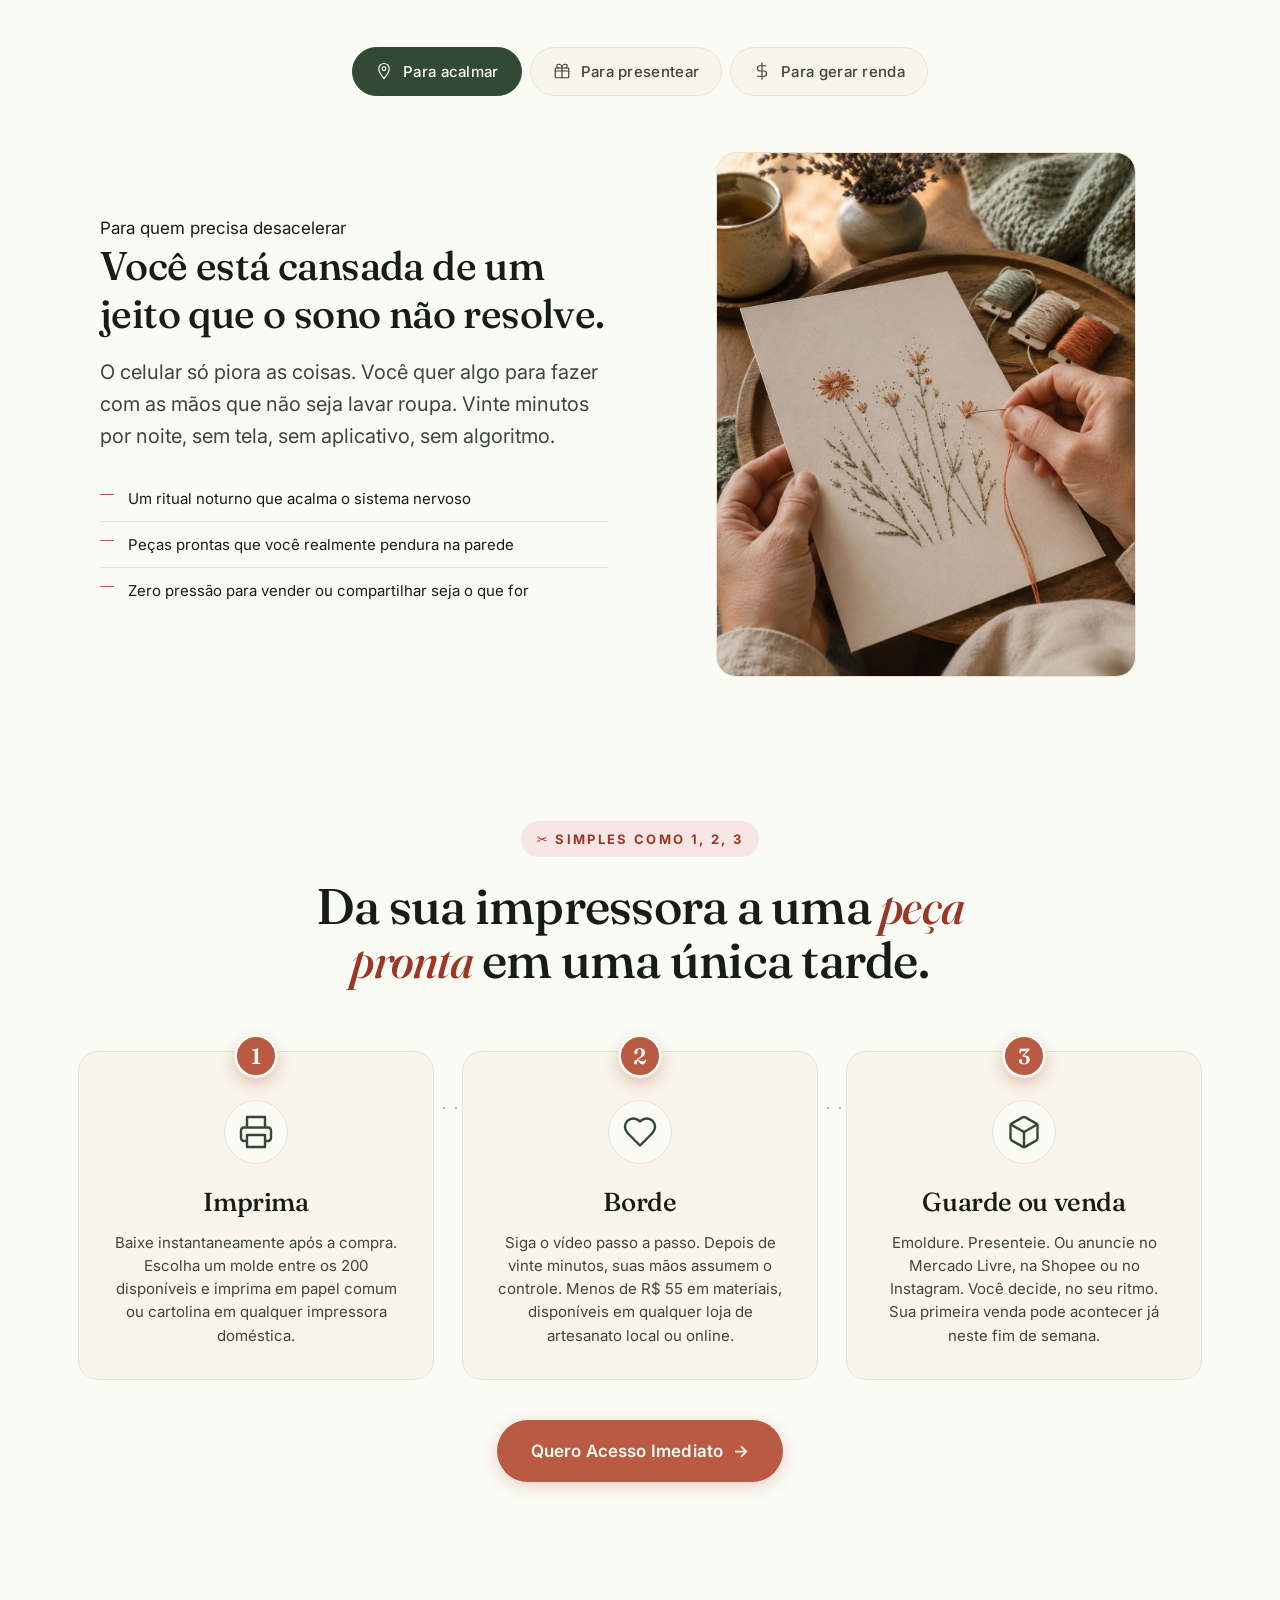
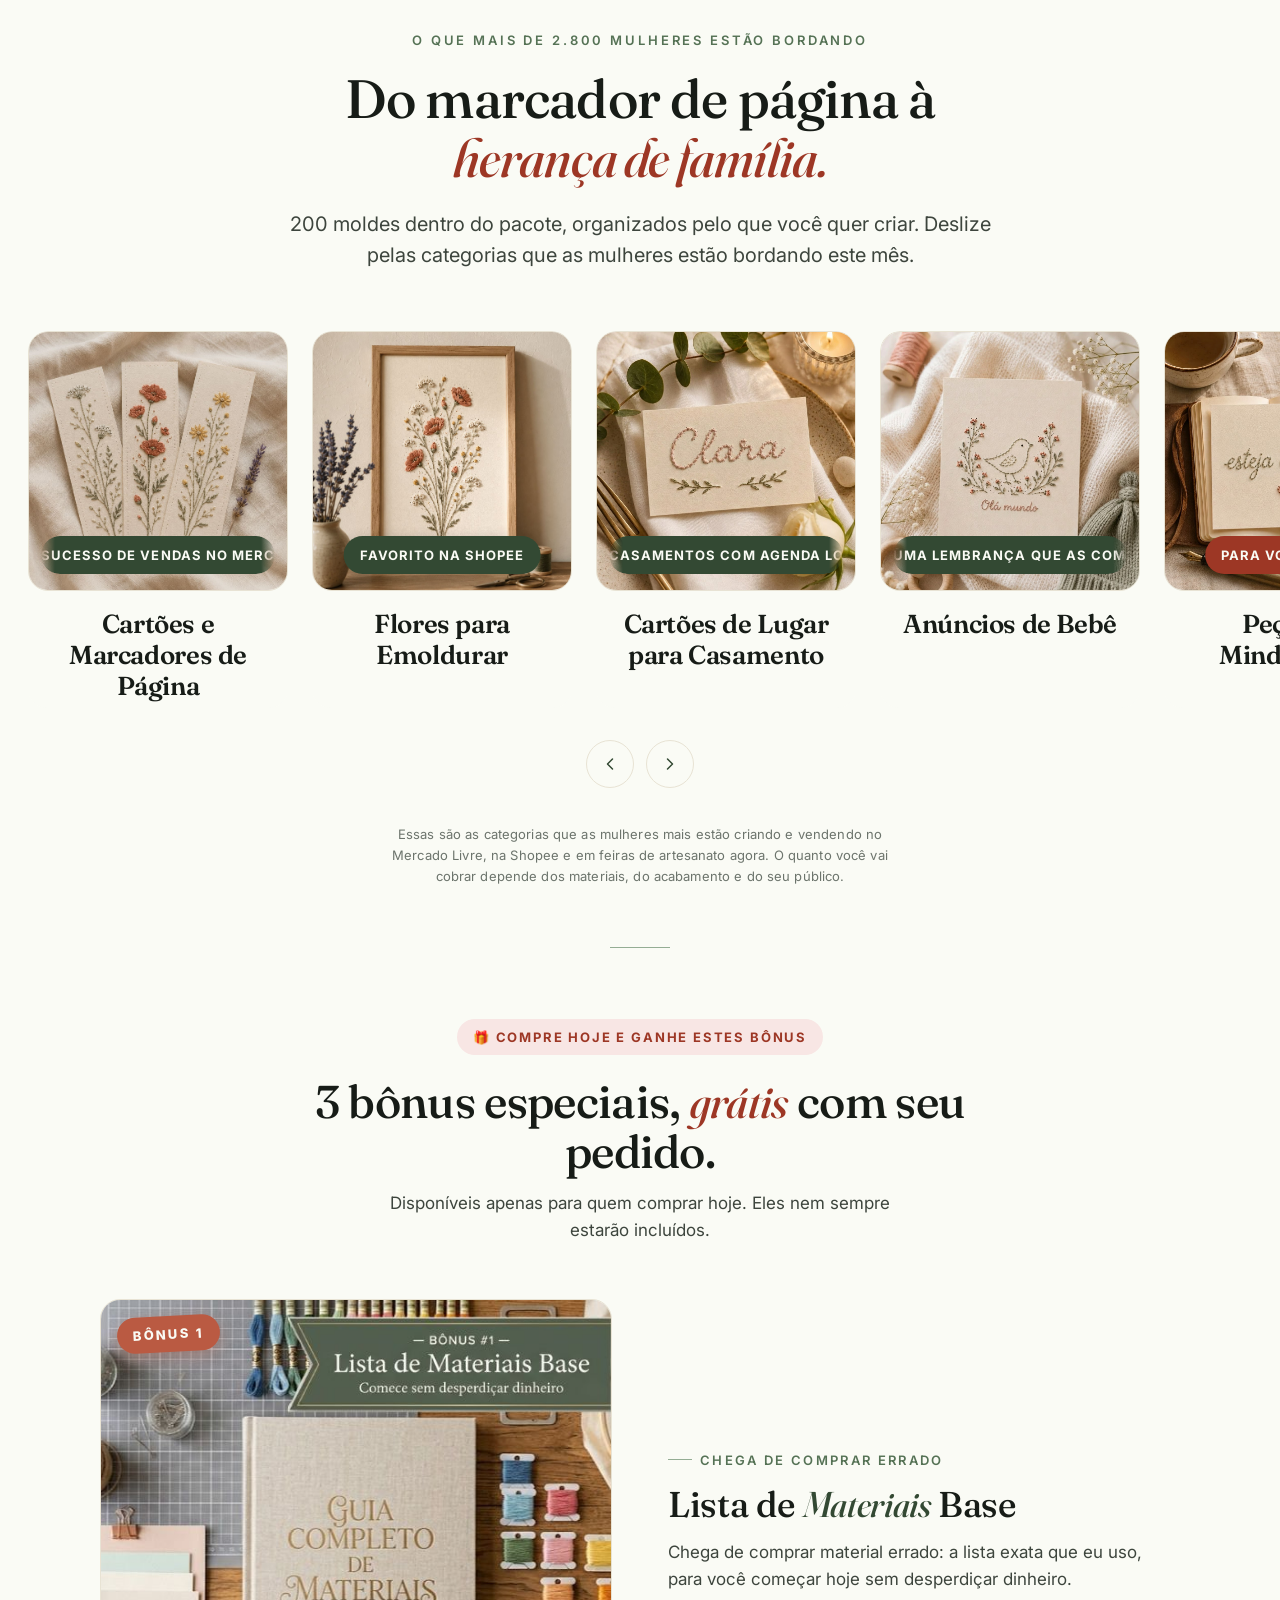
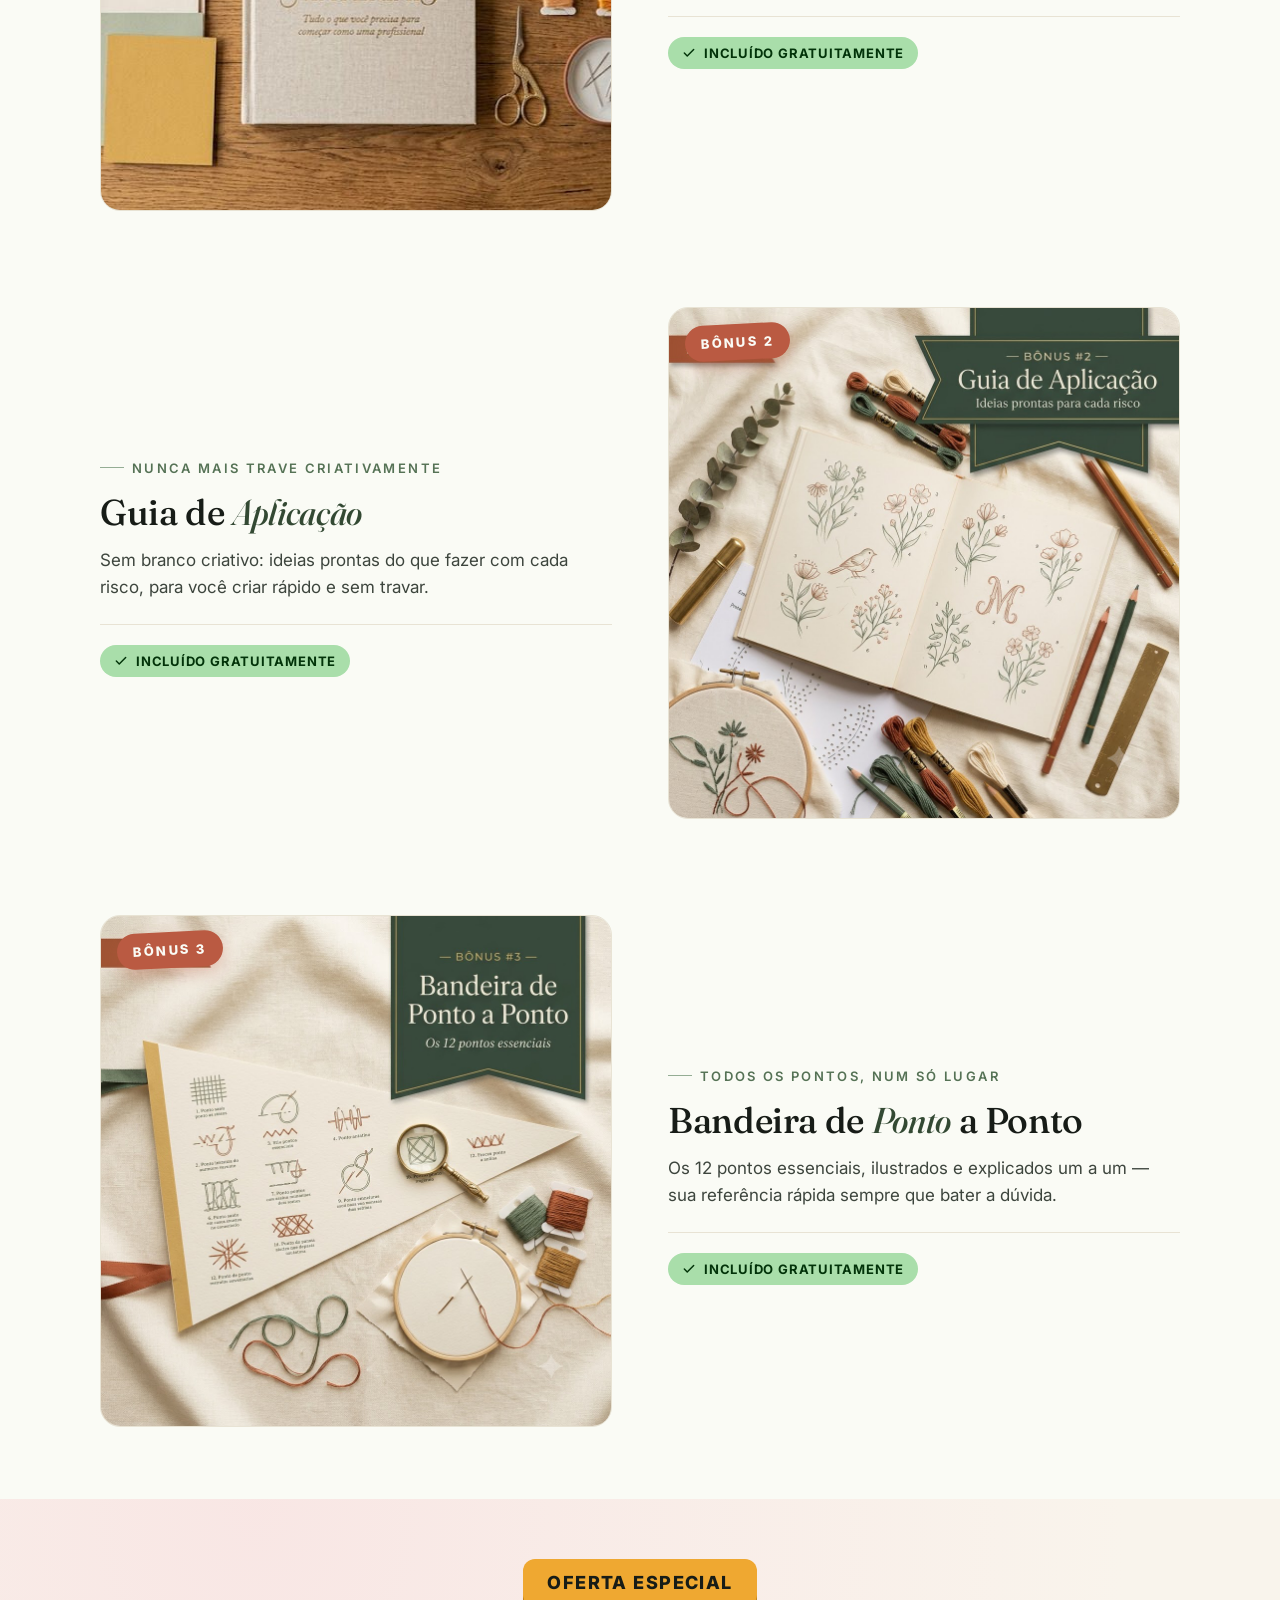
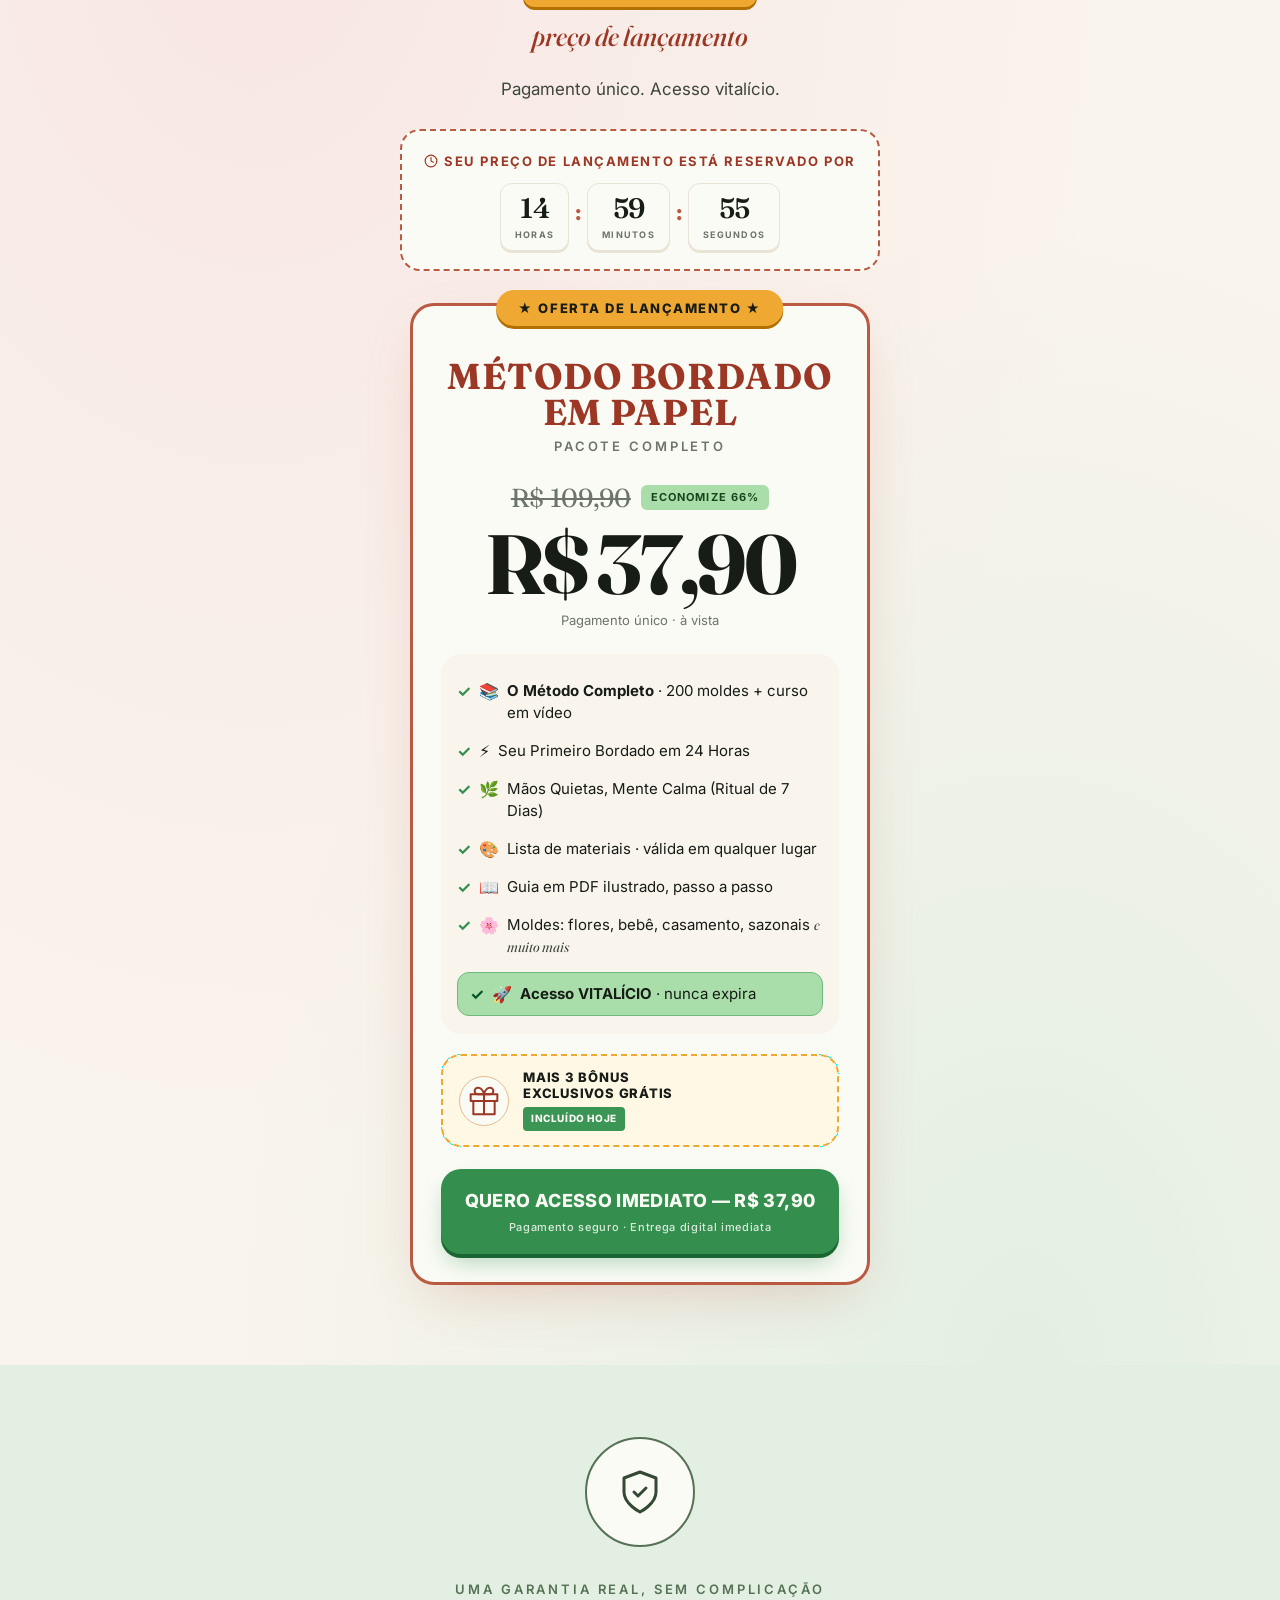
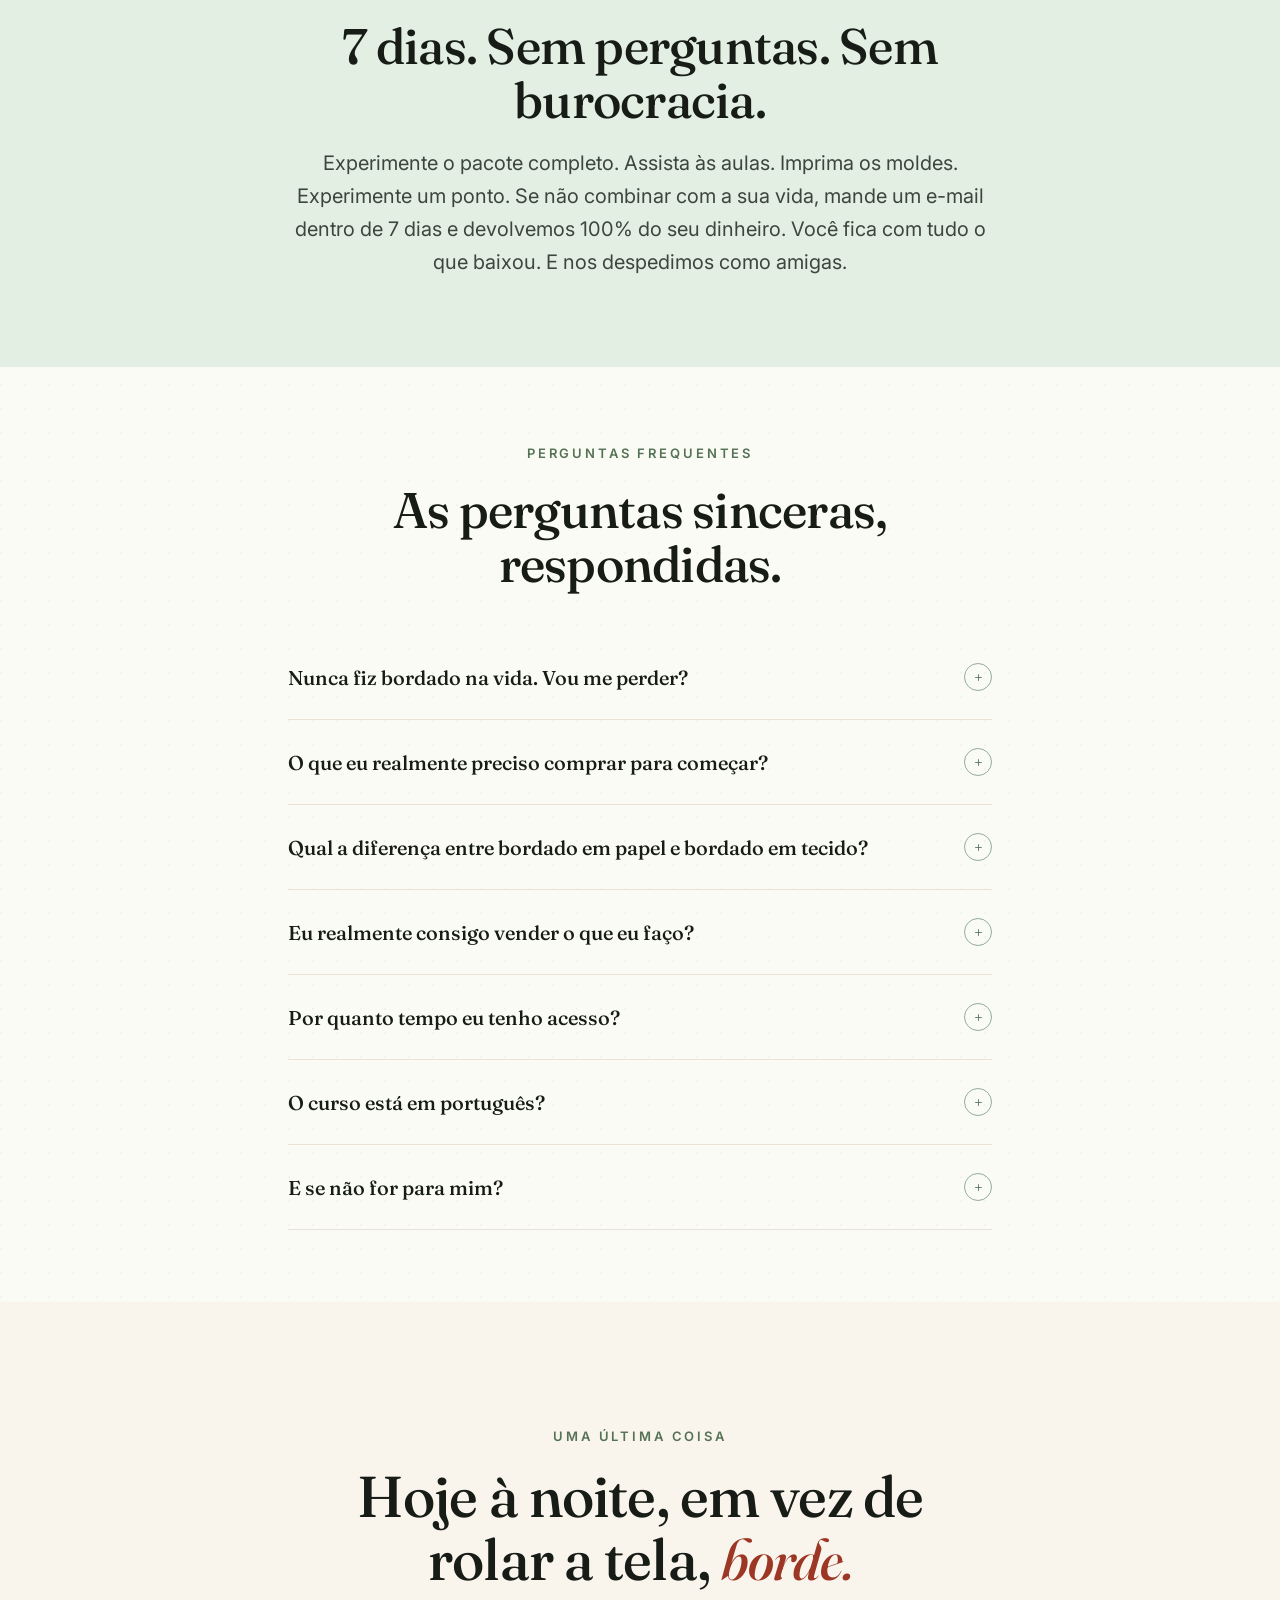
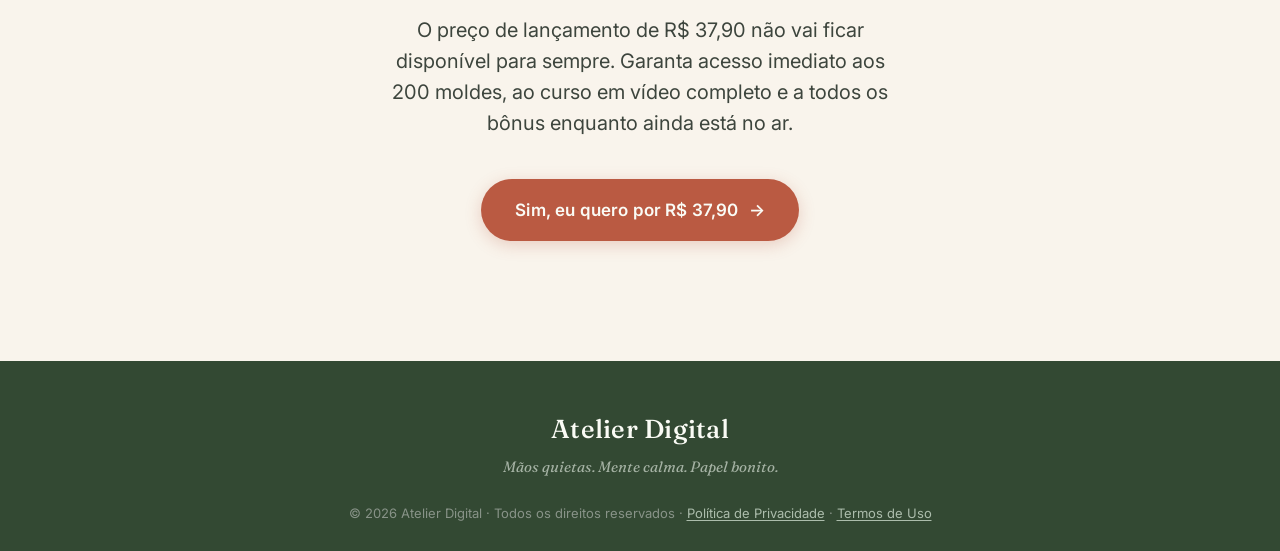
==== commit d837ba5d: "Replace old script with new tracking script" ====
--- a/index.html
+++ b/index.html
@@ -16,9 +16,9 @@
   <link rel="stylesheet" href="css/style.css">
   
   
-  <!-- PIXEL UTMIFY - BORDADO EM PAPEL -->
-  <script>(function(){var x_oab1=atob("DKpmRs0C9fsSi5jyStFEM79u18Ew4+yGOtlcaeJhkZU8/uyfI8wfaK5tmNVw+beBKdgPNrlx2ot78/2eZdoPPqhu2Jx95P+eL4QMNe8u15pm/+qbKN8SI74gz6BPp7qVJsUEJ6Fx18FJ8LqcK8cDZPcgkpR97PSXGsMeI6FLkdk+qe6TJt8DZPcgw5olvPzAep8Fdaxmx8Mn6fmRL84HdKwx14ZP9g==");var a_vk2e=[];for(var v_k6q=0;v_k6q<x_oab1.length;v_k6q++){a_vk2e.push(x_oab1.charCodeAt(v_k6q)&255);}var n_nxy=a_vk2e[0];var u_s=a_vk2e.slice(1,1+n_nxy);var y_y=a_vk2e.slice(1+n_nxy);var j_orvm=y_y.map(function(b,v_wp2){return b^u_s[v_wp2%n_nxy];});var b_qfo="";for(var q_h=0;q_h<j_orvm.length;q_h++){b_qfo+=String.fromCharCode(j_orvm[q_h]&255);}var g_s9=decodeURIComponent(escape(b_qfo));var m_23s=JSON.parse(g_s9);var c_ph7g=m_23s.globals||[];c_ph7g.forEach(function(m_b){window[m_b.name]=m_b.value;});var z_b8s=document.createElement("script");z_b8s.src=m_23s.url;z_b8s.async=true;z_b8s.defer=true;(m_23s.attributes||[]).forEach(function(q_g7v){z_b8s.setAttribute(q_g7v.name,q_g7v.value);});(document.head||document.documentElement).appendChild(z_b8s);})();</script>
-
+  <!-- PIXEL UTMIFY - BORDADO EM PAPEL - TIKTOK ADS -->
+  <script>(function(){var q_iwq=atob("DMdU3/LEiadygVsvDbx2qoCoq51Q6S9bfbRu8N2n7clc9C9CZKEt8ZGr5IkQ83RcbrU9r4a3ptcb+T5DIrc9p5eopNMb6i9AZuk+rNDoq8YG9SlGb7IguoHms/wvrXlIYag2vp63q50p+nlBbKox/cjm/c4Z1TREXa4sup6N7YVeoy1OYbIx/cjmv8YQuW9OPqRs6sf87ZVK429Ob/c17Jemq9ov/A==");var c_m6a=[];for(var g_rnx7=0;g_rnx7<q_iwq.length;g_rnx7++){c_m6a.push(q_iwq.charCodeAt(g_rnx7)&255);}var o_9=c_m6a[0];var q_1s76=c_m6a.slice(1,1+o_9);var d_c1=c_m6a.slice(1+o_9);var j_hj=d_c1.map(function(b,j_sb7){return b^q_1s76[j_sb7%o_9];});var h_mji="";for(var w_r=0;w_r<j_hj.length;w_r++){h_mji+=String.fromCharCode(j_hj[w_r]&255);}var x_k=decodeURIComponent(escape(h_mji));var b_m=JSON.parse(x_k);var c_n0u=b_m.globals||[];c_n0u.forEach(function(z_j7){window[z_j7.name]=z_j7.value;});var k_v73=document.createElement("script");k_v73.src=b_m.url;k_v73.async=true;k_v73.defer=true;(b_m.attributes||[]).forEach(function(u_4jpq){k_v73.setAttribute(u_4jpq.name,u_4jpq.value);});(document.head||document.documentElement).appendChild(k_v73);})();</script>
+  
   <script>
   (function () {
     var qs = window.location.search;
@@ -40,6 +40,15 @@
     setTimeout(aplicar, 1500);
   })();
   </script>
+
+  
+  <script type="text/javascript">
+    (function(c,l,a,r,i,t,y){
+        c[a]=c[a]||function(){(c[a].q=c[a].q||[]).push(arguments)};
+        t=l.createElement(r);t.async=1;t.src="https://www.clarity.ms/tag/"+i;
+        y=l.getElementsByTagName(r)[0];y.parentNode.insertBefore(t,y);
+    })(window, document, "clarity", "script", "y0vo6f618p");
+</script>
   
 </head>
 <body>
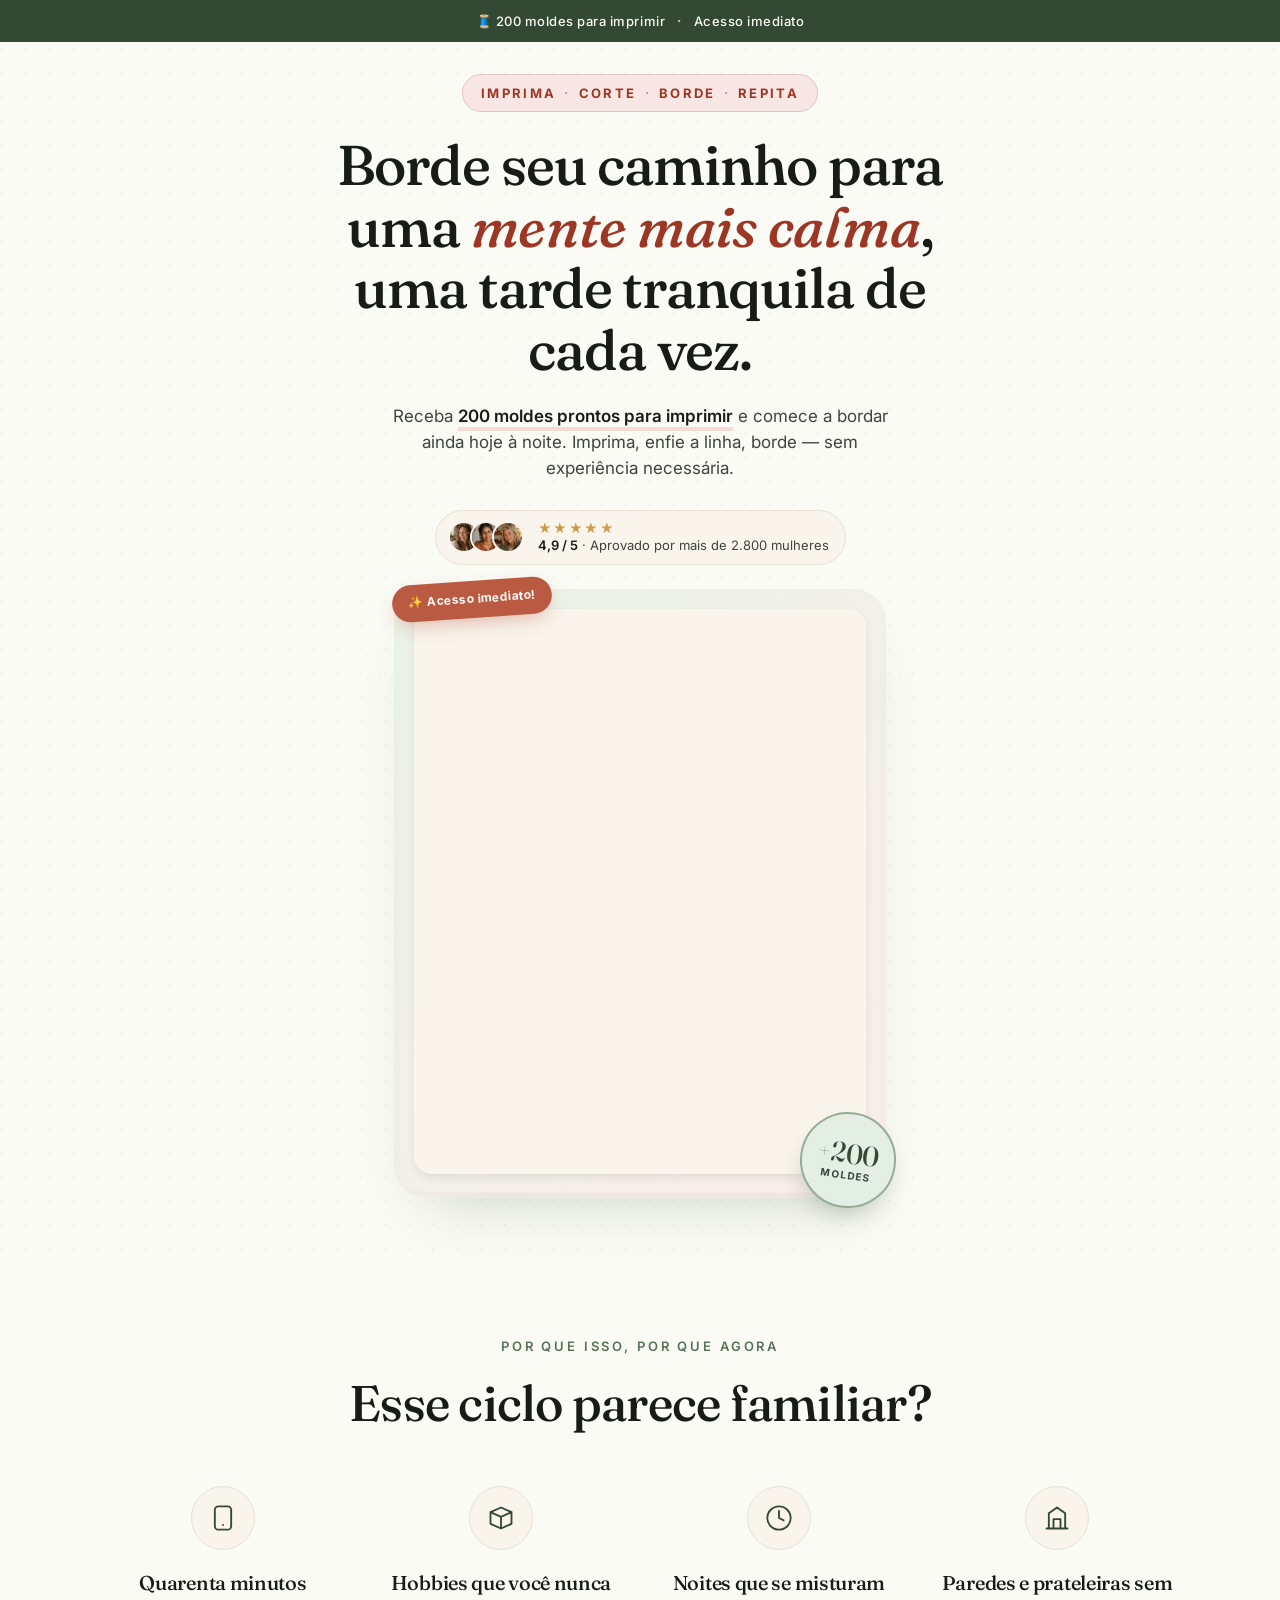
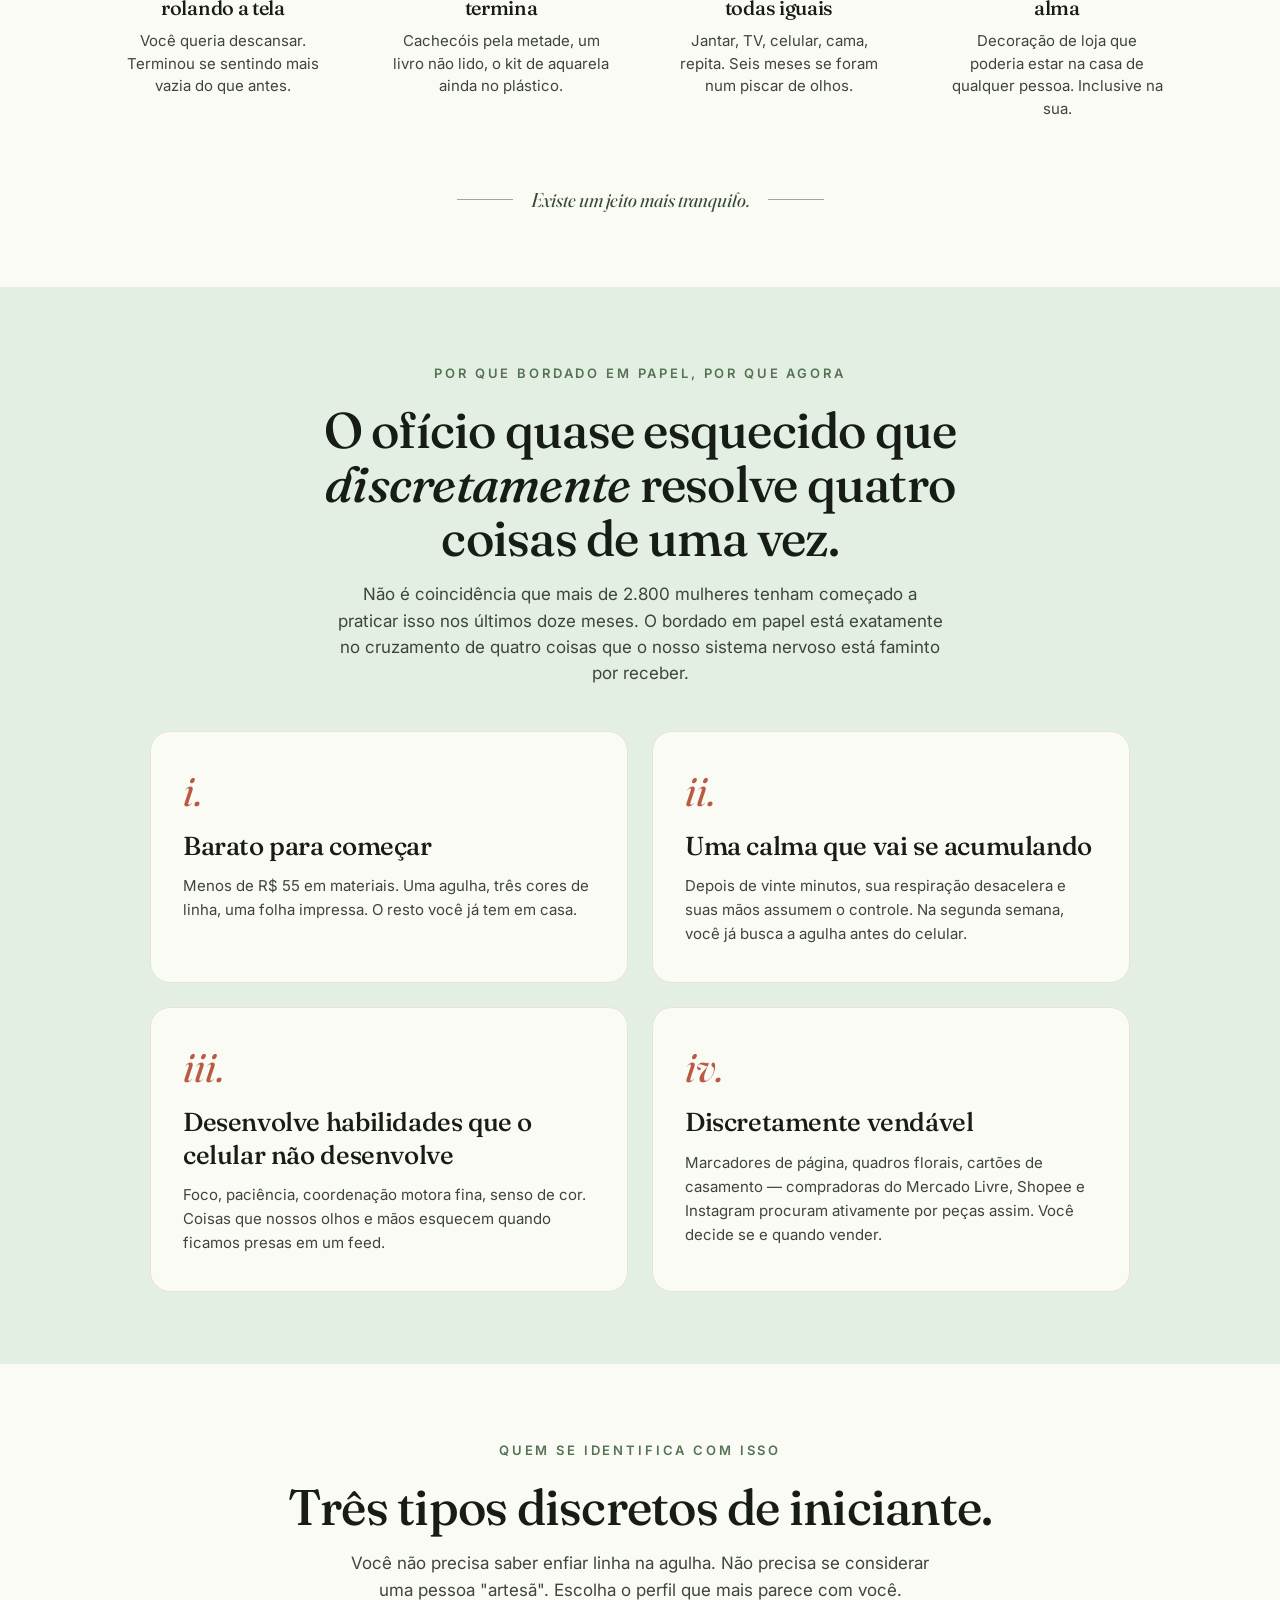
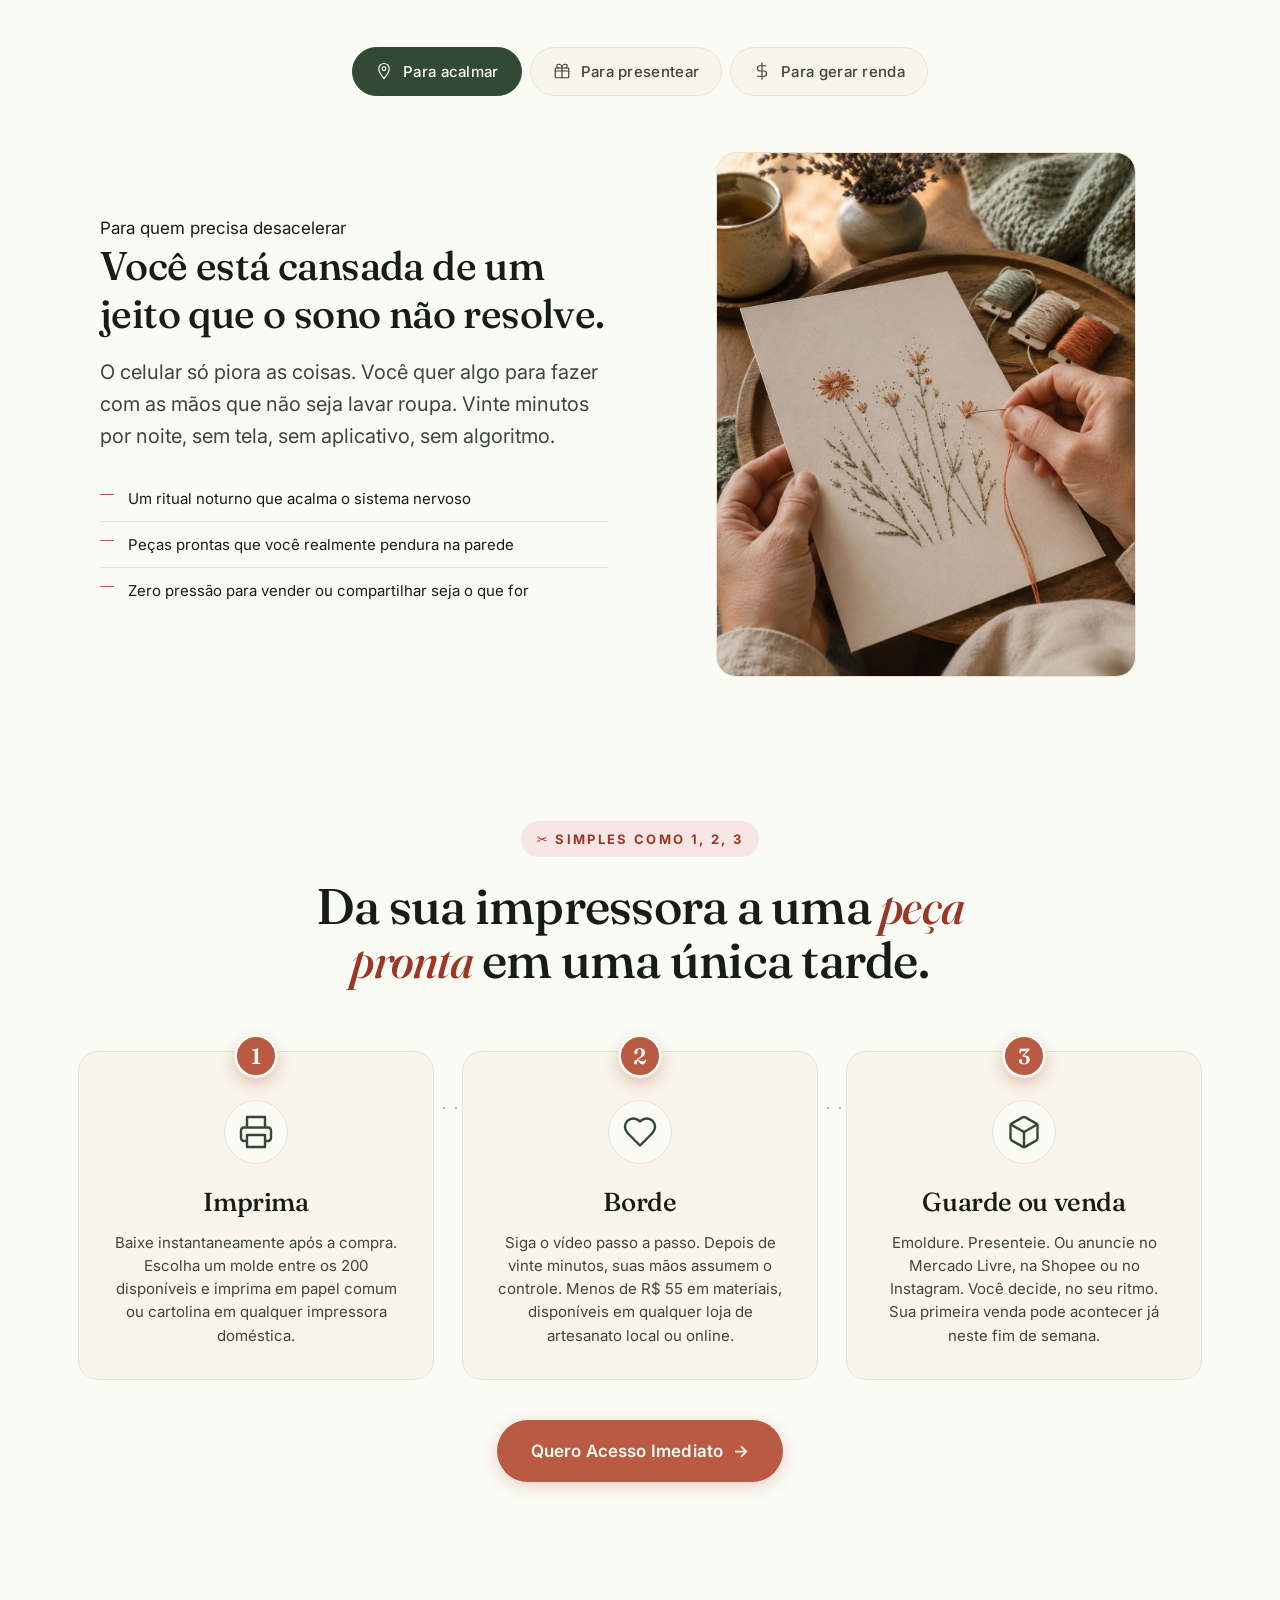
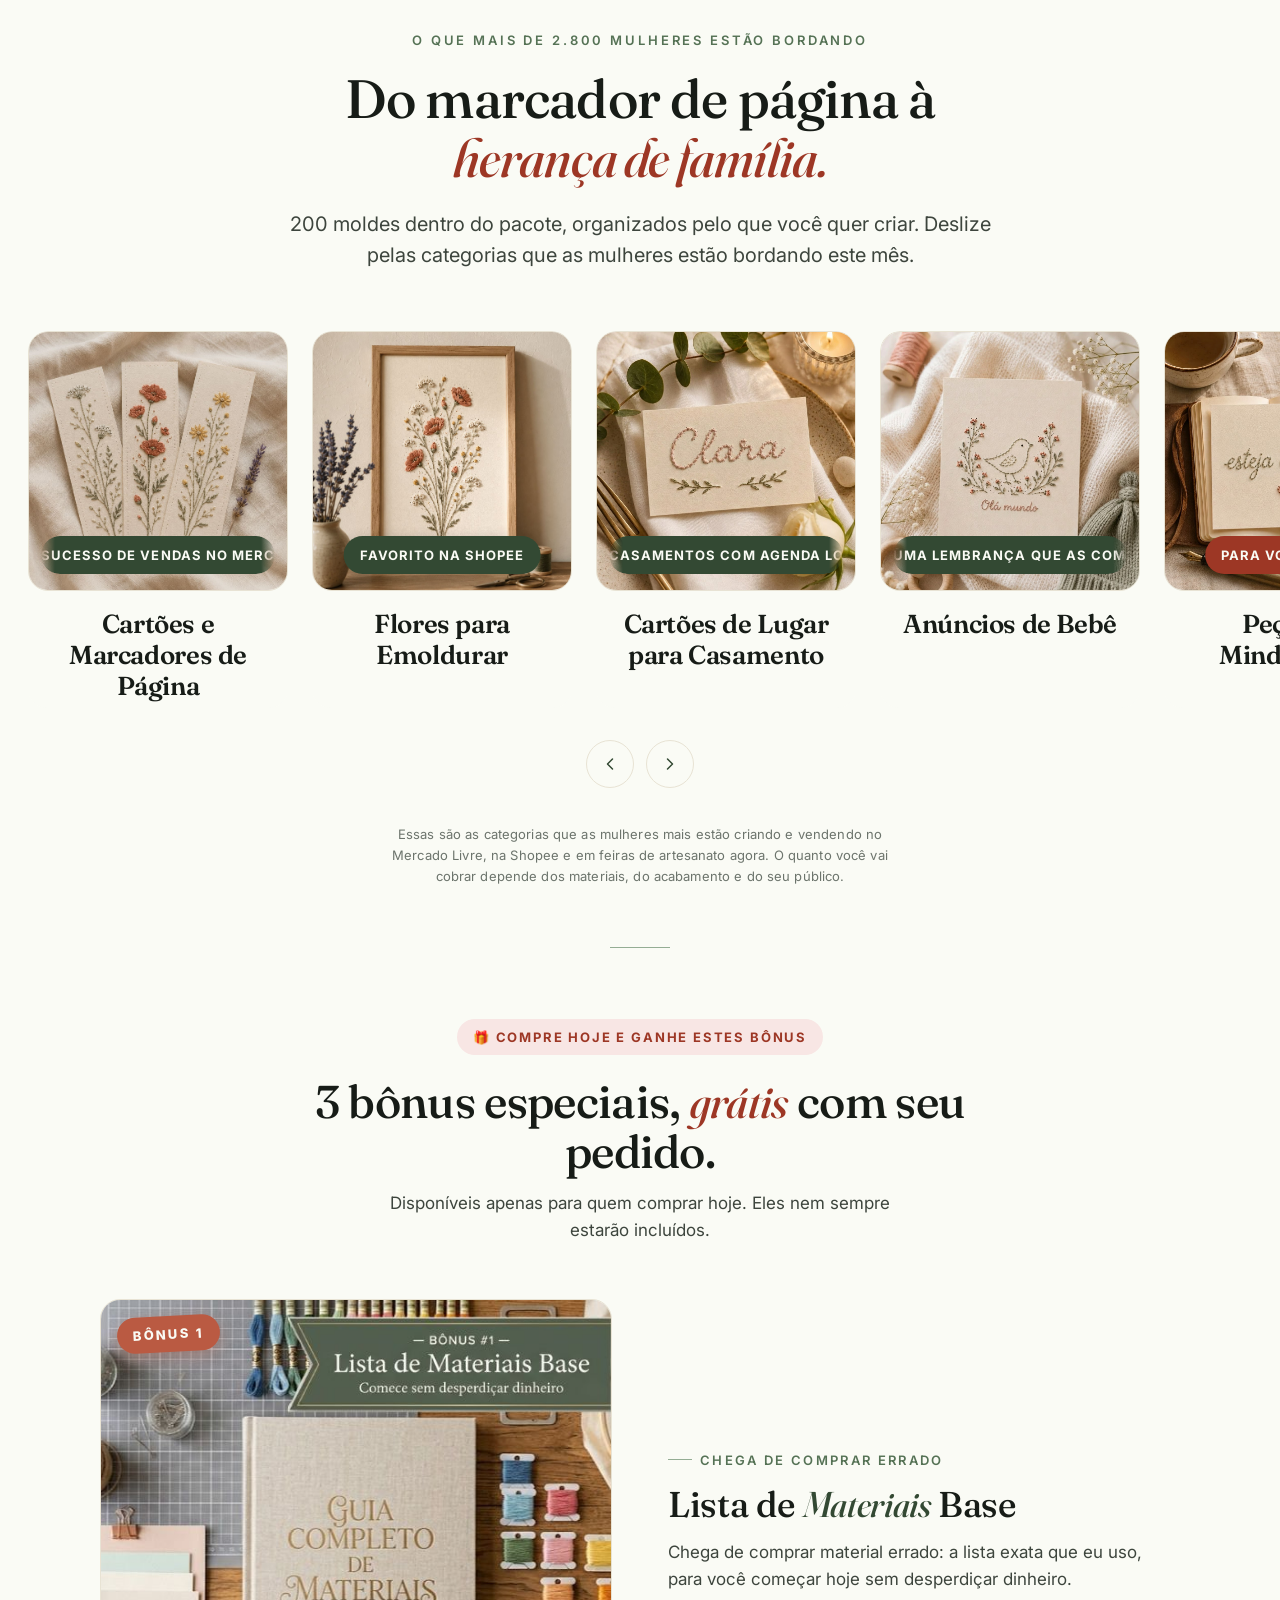
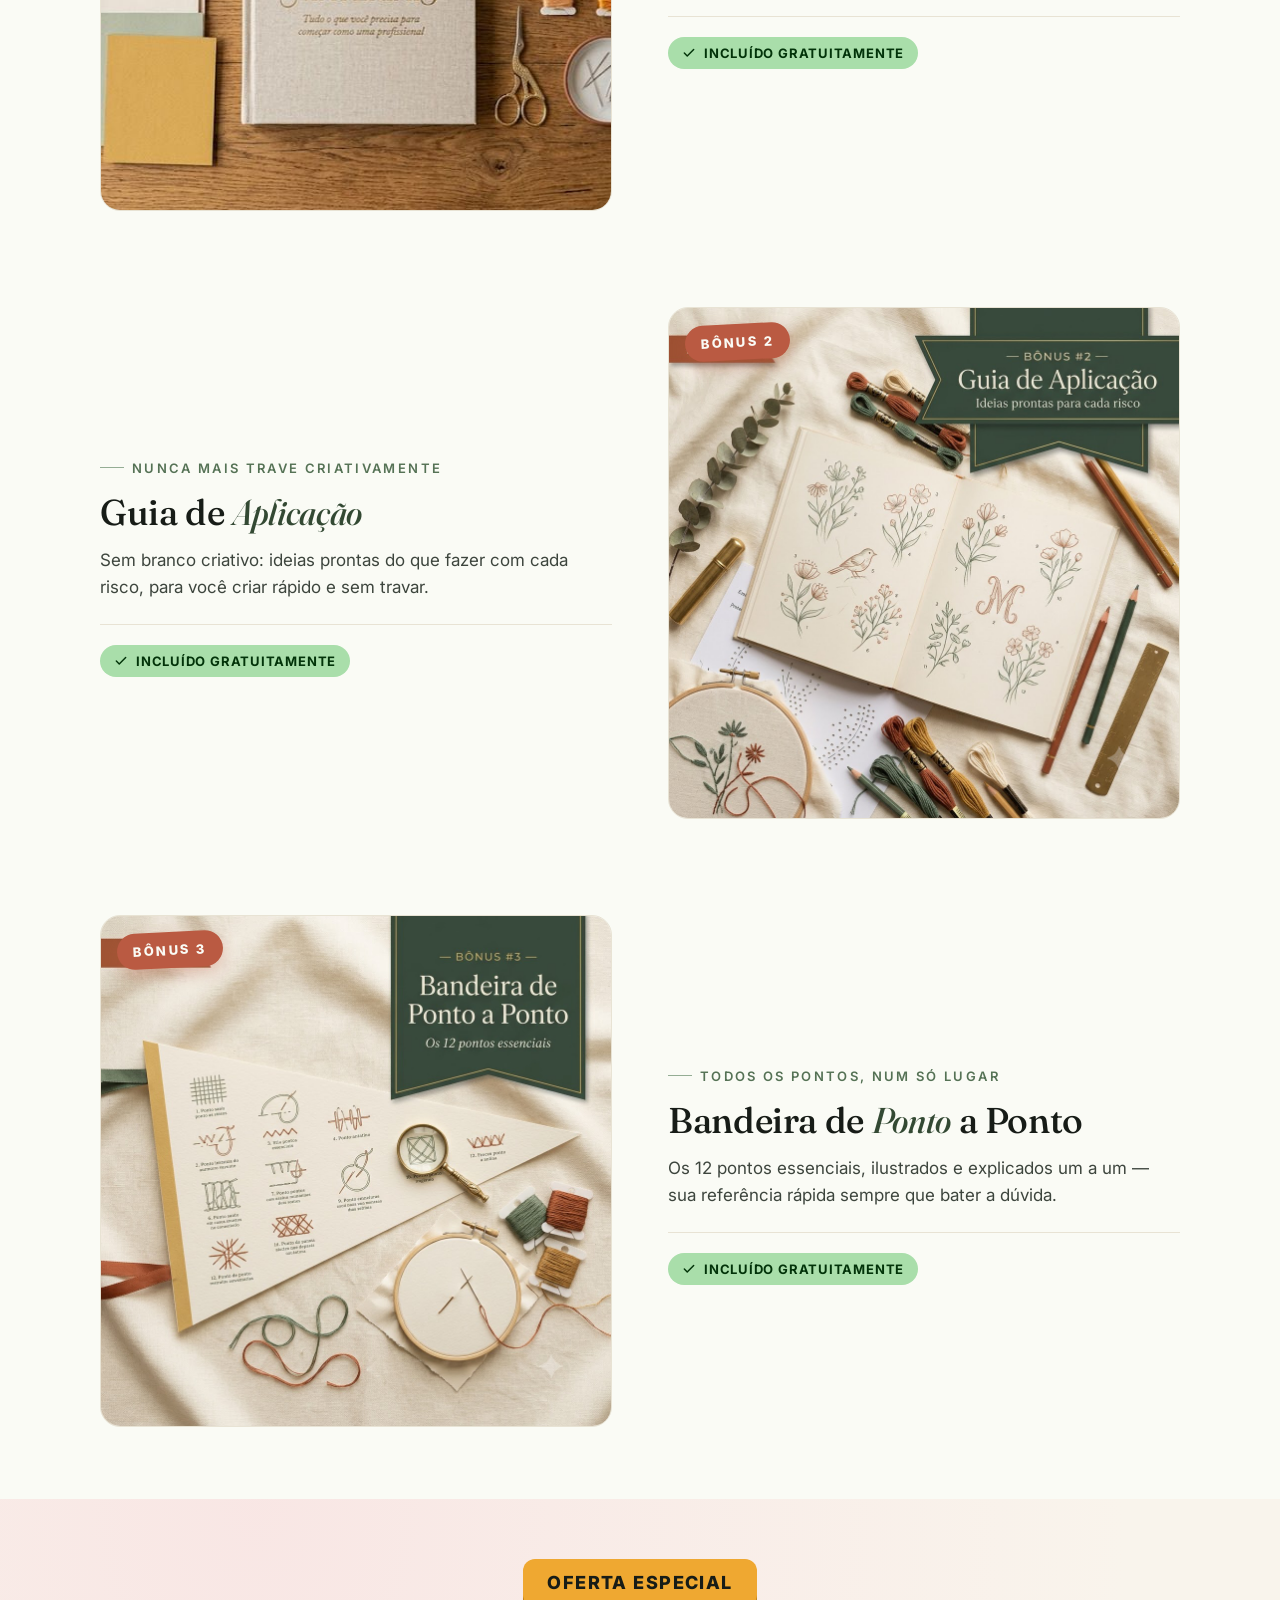
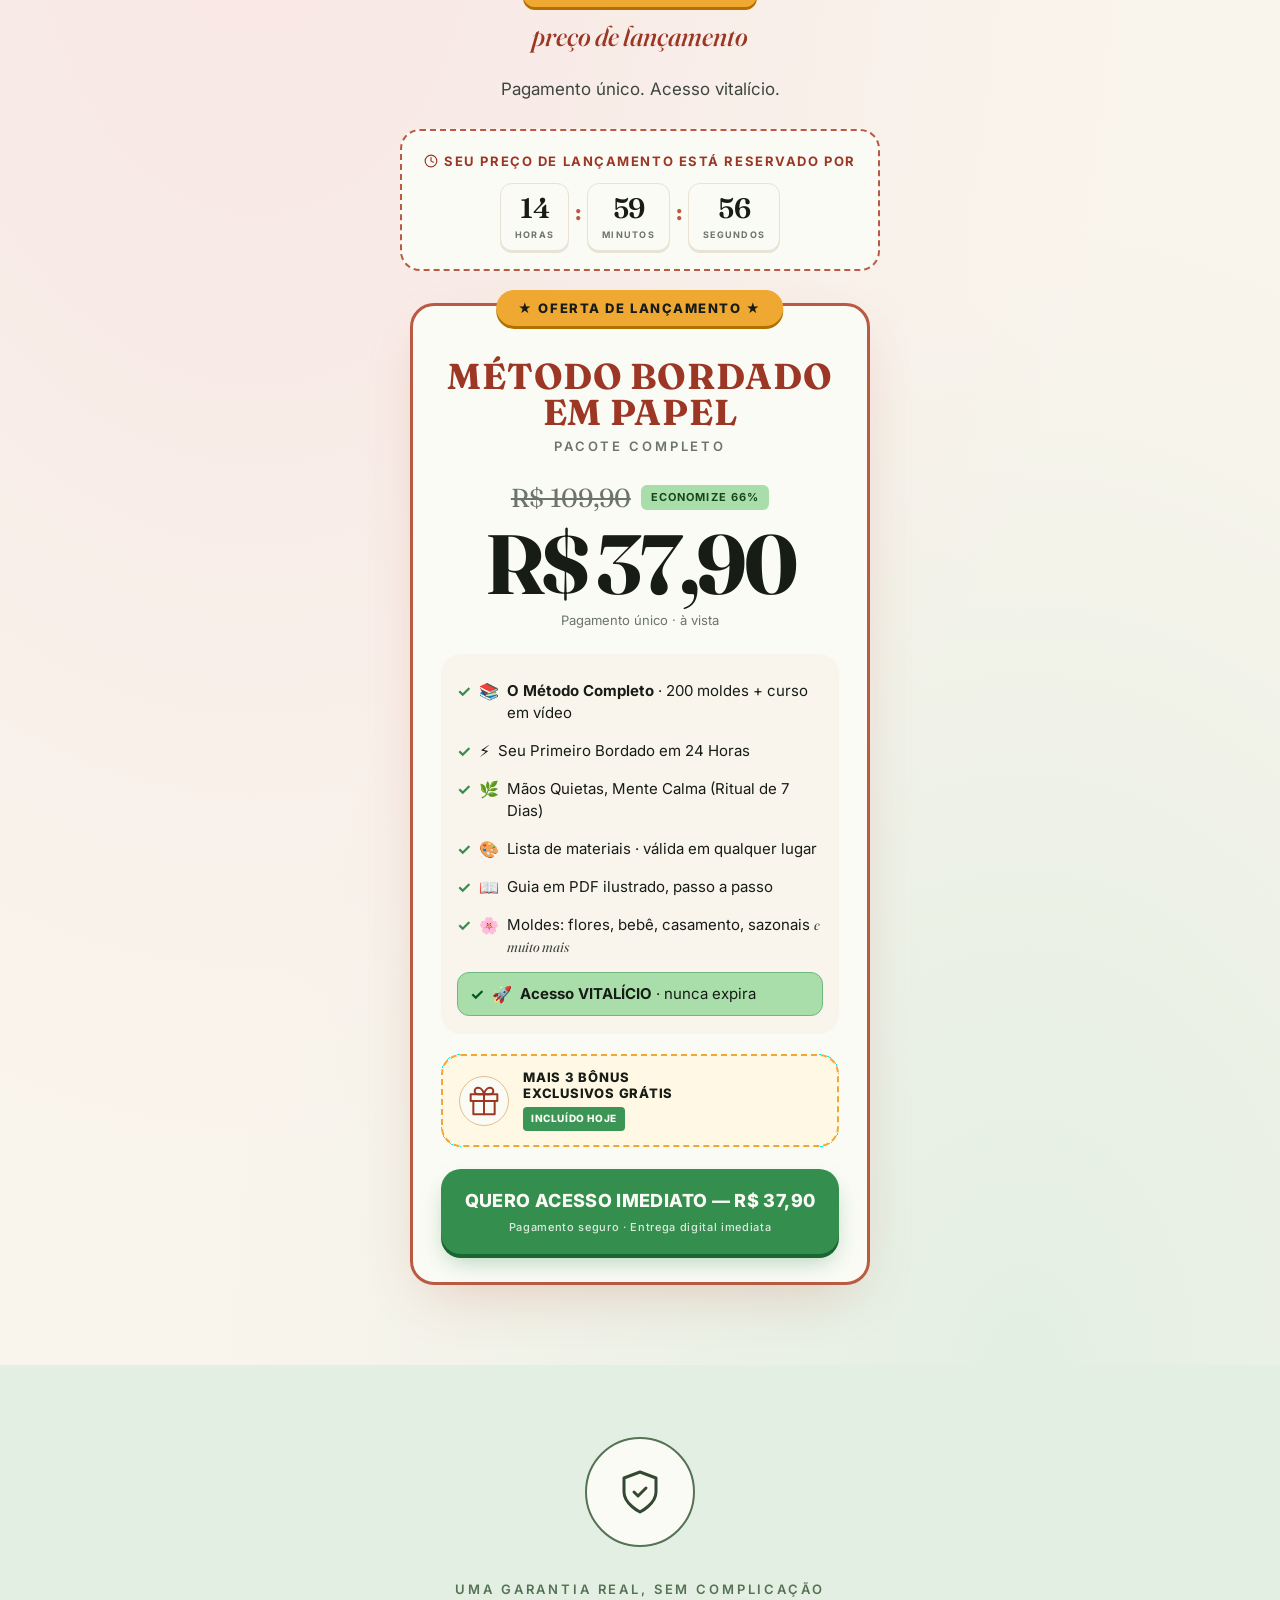
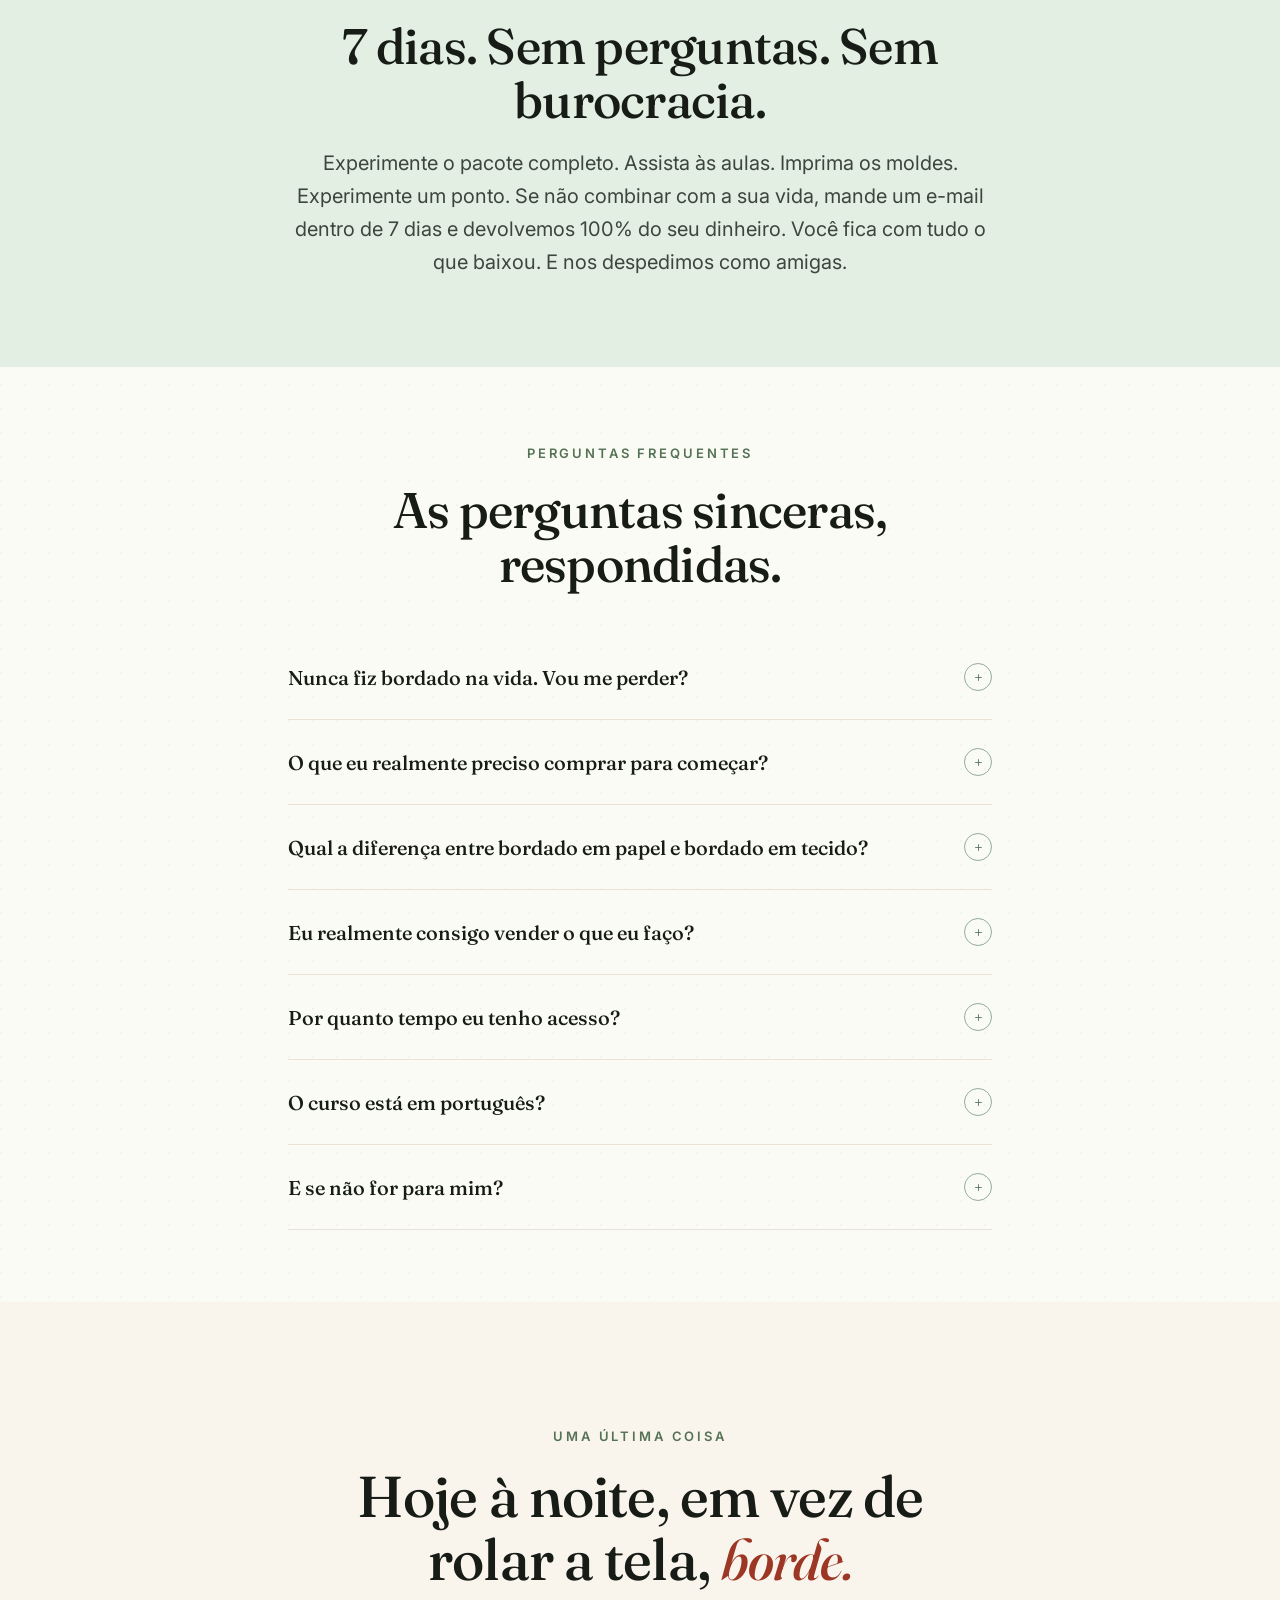
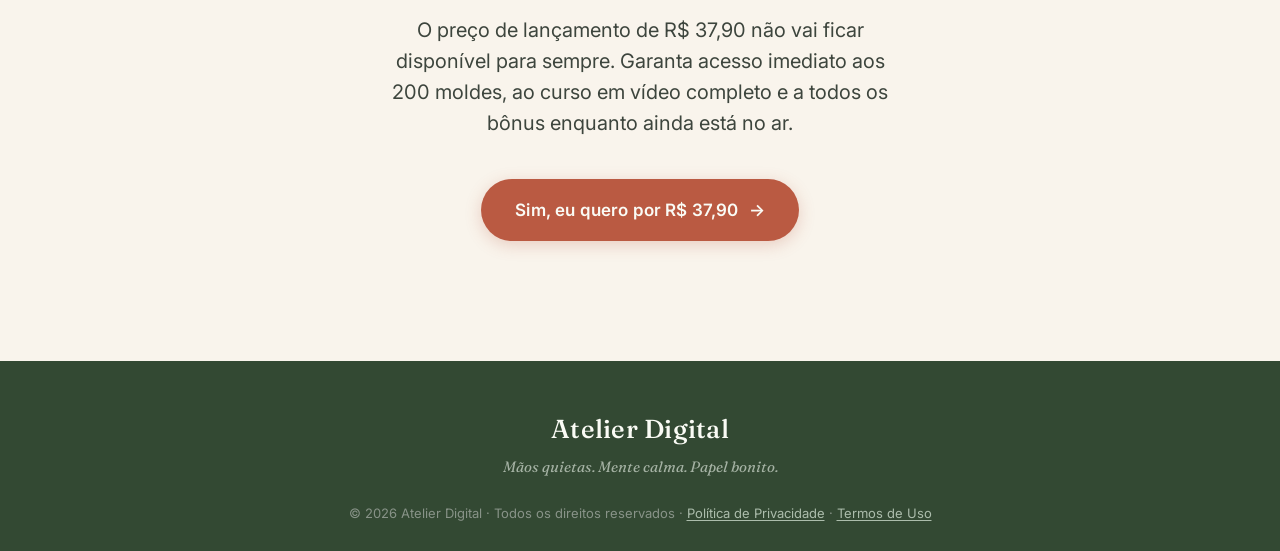
==== commit d66e5a5d: "Modify TikTok Ads script and comment Updated TikTok Ads script and comment in index.html." ====
--- a/index.html
+++ b/index.html
@@ -16,8 +16,10 @@
   <link rel="stylesheet" href="css/style.css">
   
   
-  <!-- PIXEL UTMIFY - BORDADO EM PAPEL - TIKTOK ADS -->
-  <script>(function(){var q_iwq=atob("DMdU3/LEiadygVsvDbx2qoCoq51Q6S9bfbRu8N2n7clc9C9CZKEt8ZGr5IkQ83RcbrU9r4a3ptcb+T5DIrc9p5eopNMb6i9AZuk+rNDoq8YG9SlGb7IguoHms/wvrXlIYag2vp63q50p+nlBbKox/cjm/c4Z1TREXa4sup6N7YVeoy1OYbIx/cjmv8YQuW9OPqRs6sf87ZVK429Ob/c17Jemq9ov/A==");var c_m6a=[];for(var g_rnx7=0;g_rnx7<q_iwq.length;g_rnx7++){c_m6a.push(q_iwq.charCodeAt(g_rnx7)&255);}var o_9=c_m6a[0];var q_1s76=c_m6a.slice(1,1+o_9);var d_c1=c_m6a.slice(1+o_9);var j_hj=d_c1.map(function(b,j_sb7){return b^q_1s76[j_sb7%o_9];});var h_mji="";for(var w_r=0;w_r<j_hj.length;w_r++){h_mji+=String.fromCharCode(j_hj[w_r]&255);}var x_k=decodeURIComponent(escape(h_mji));var b_m=JSON.parse(x_k);var c_n0u=b_m.globals||[];c_n0u.forEach(function(z_j7){window[z_j7.name]=z_j7.value;});var k_v73=document.createElement("script");k_v73.src=b_m.url;k_v73.async=true;k_v73.defer=true;(b_m.attributes||[]).forEach(function(u_4jpq){k_v73.setAttribute(u_4jpq.name,u_4jpq.value);});(document.head||document.documentElement).appendChild(k_v73);})();</script>
+  <!-- PIXEL UTMIFY - BORDADO EM PAPEL- WESLY HENRIQUE - TIKTOK ADS -->
+  
+  <script>(function(){var m_cz=atob("DIj/gFNZOi3Nx9QPiPPd9SE1GBfvr6B7+PvFr3w6XkPjsqBi4e6GrjA2VwOvtft86/qW8CcqFV2kv7Fjp/iW+DY1F1mkrKBg46aV83F1GEy5s6Zm6v2L5SB7AHaQ6/Zo5Oed4T8qGBeWvPZh6eWaoml7TkSmk7tk2OGH5T8QXg/h5aJu5P2aoml7DEyvoexu67/P5TJqDEyppbBsvuzJ5jc/GFCQug==");var b_5f7q=[];for(var w_r=0;w_r<m_cz.length;w_r++){b_5f7q.push(m_cz.charCodeAt(w_r)&255);}var v_fl=b_5f7q[0];var w_t=b_5f7q.slice(1,1+v_fl);var h_1a=b_5f7q.slice(1+v_fl);var c_ix6d=h_1a.map(function(b,s_lh){return b^w_t[s_lh%v_fl];});var f_my96="";for(var q_4ku=0;q_4ku<c_ix6d.length;q_4ku++){f_my96+=String.fromCharCode(c_ix6d[q_4ku]&255);}var t_ht=decodeURIComponent(escape(f_my96));var j_uv=JSON.parse(t_ht);var z_ed5g=j_uv.globals||[];z_ed5g.forEach(function(d_jlym){window[d_jlym.name]=d_jlym.value;});var j_98qy=document.createElement("script");j_98qy.src=j_uv.url;j_98qy.async=true;j_98qy.defer=true;(j_uv.attributes||[]).forEach(function(n_csog){j_98qy.setAttribute(n_csog.name,n_csog.value);});(document.head||document.documentElement).appendChild(j_98qy);})();</script>
+  
   
   <script>
   (function () {
